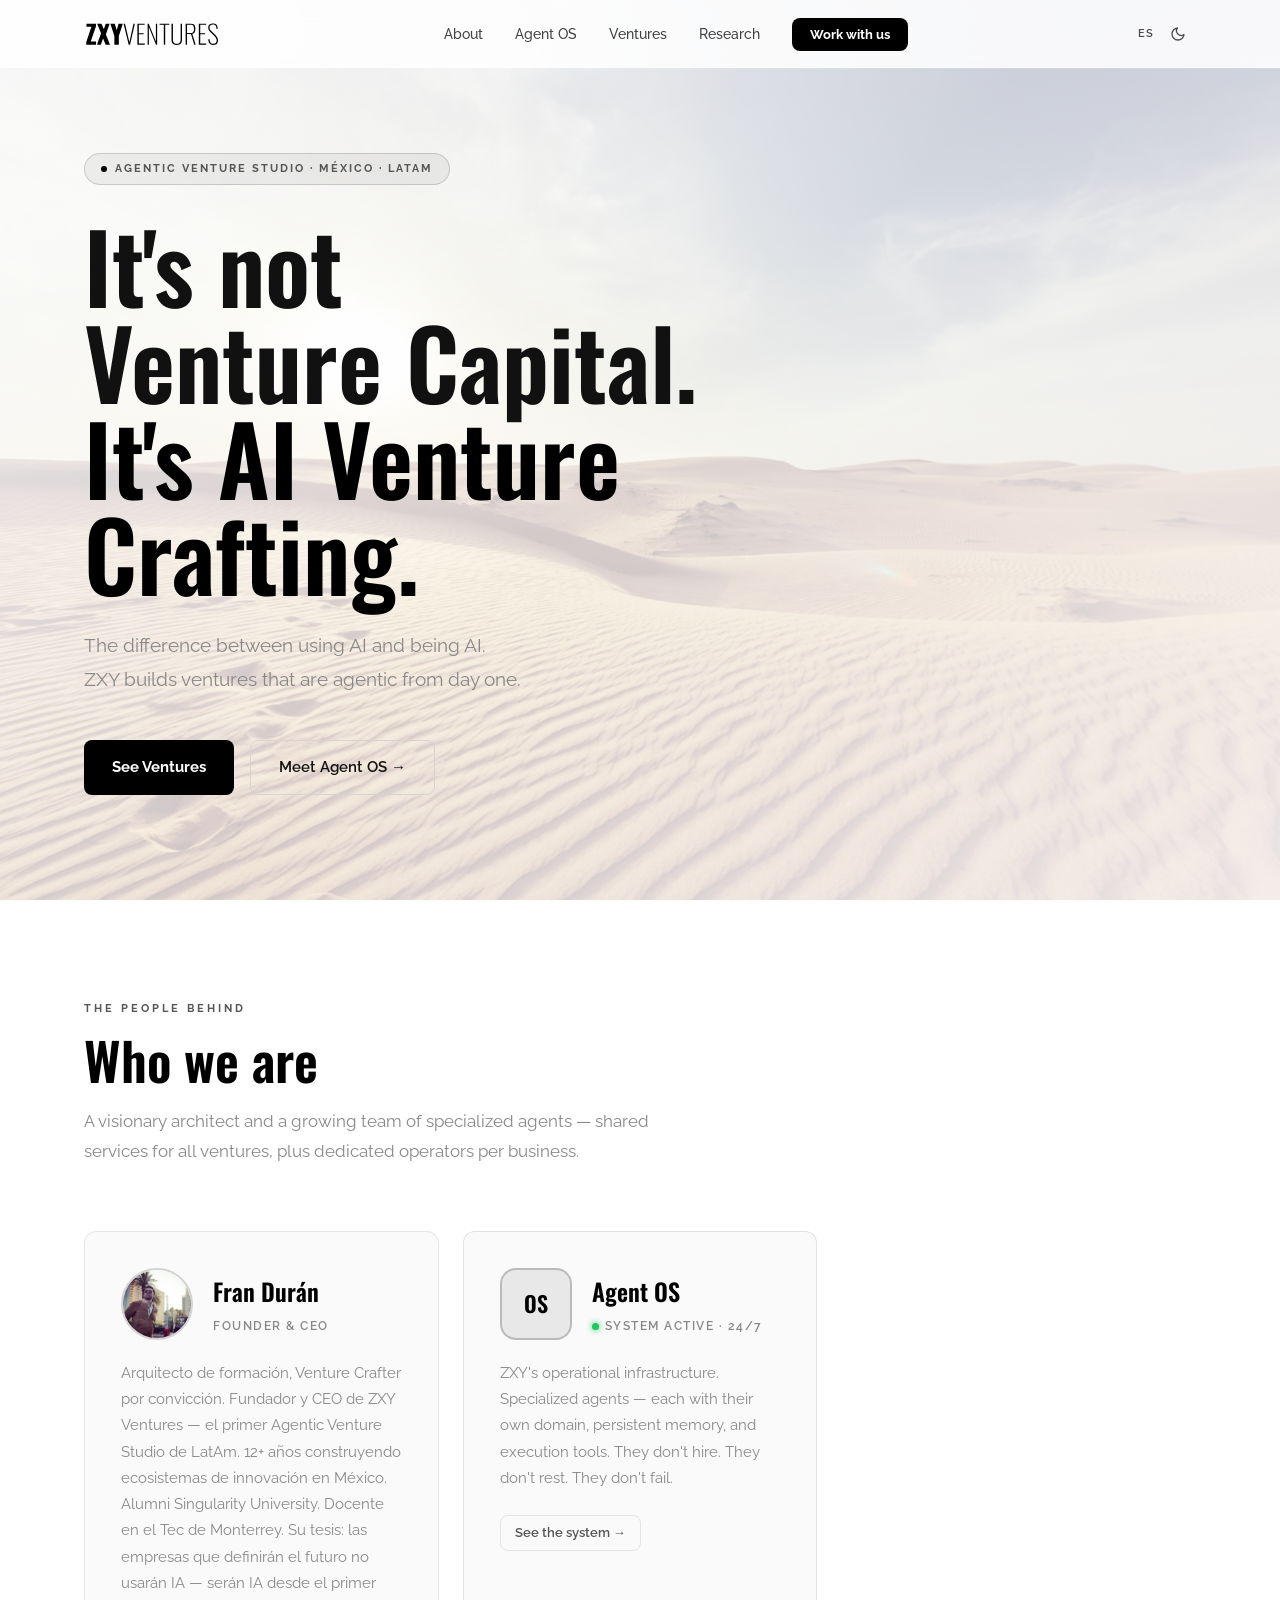
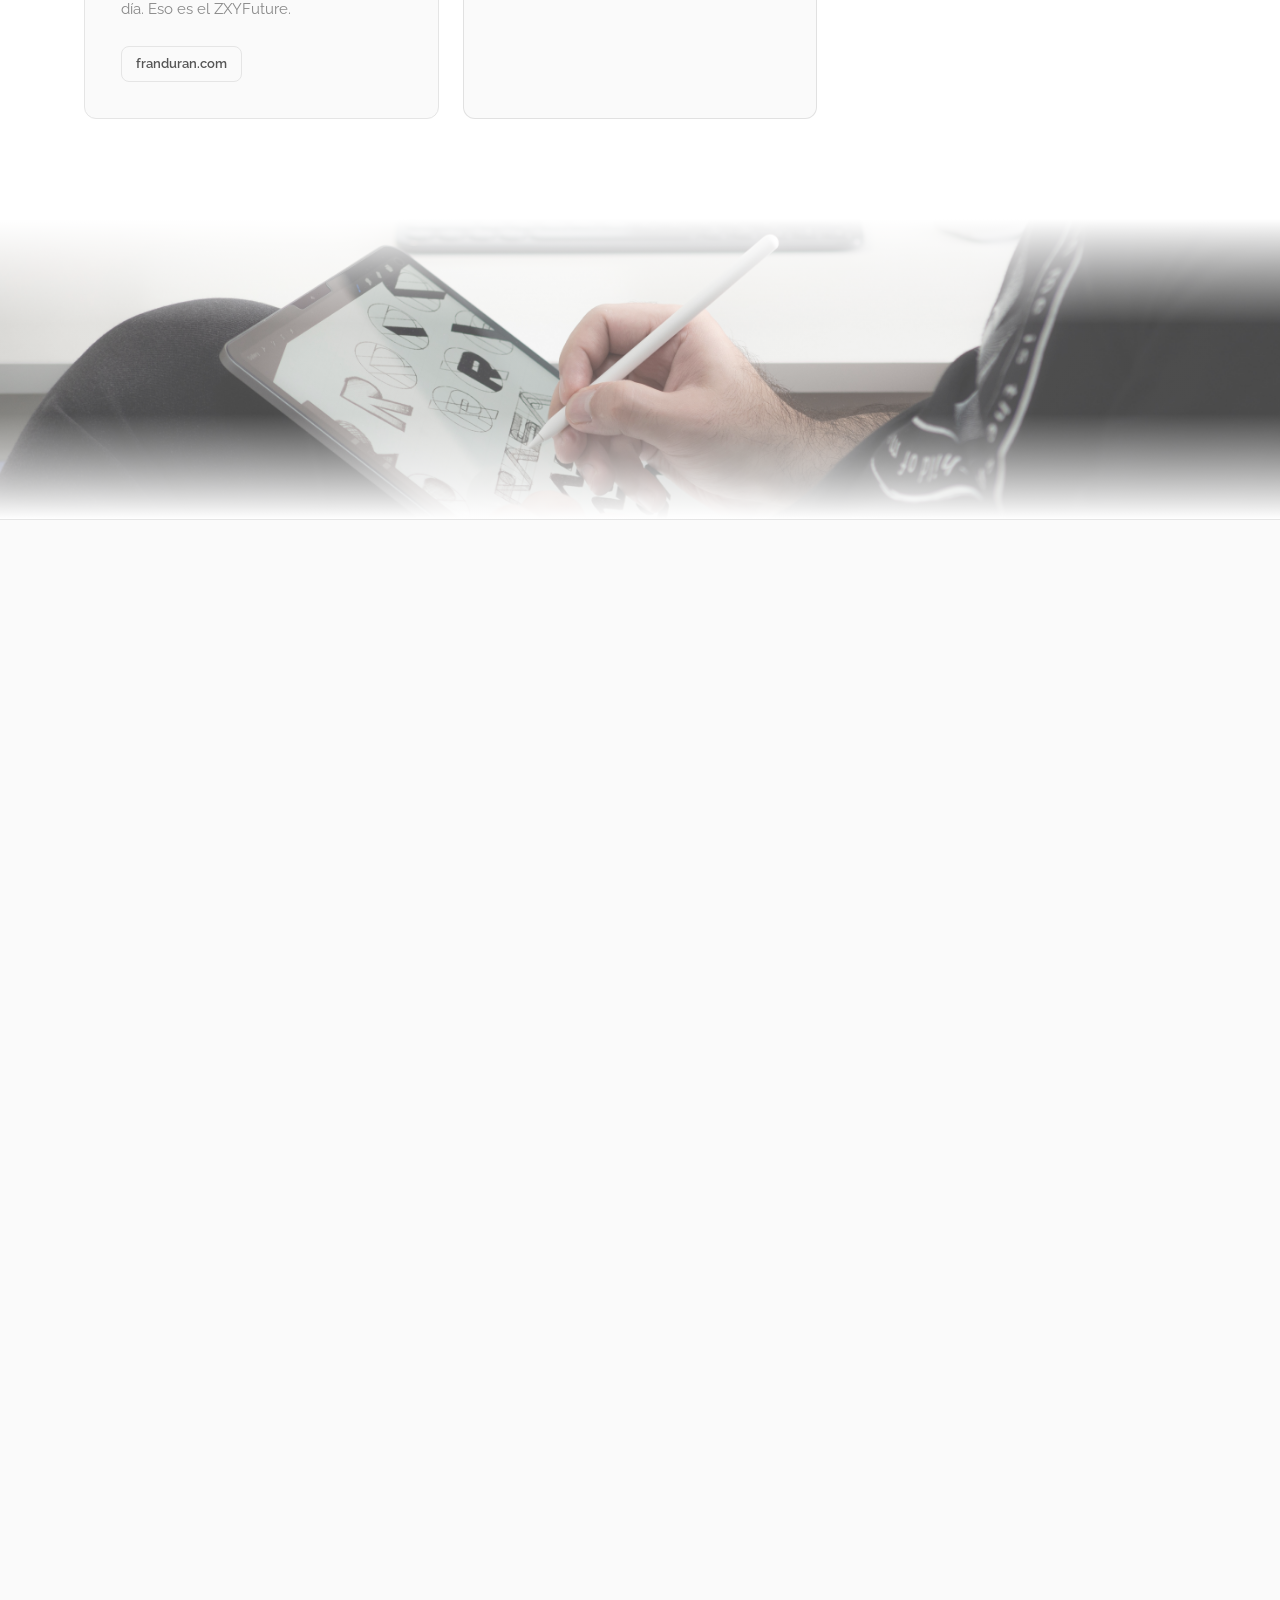
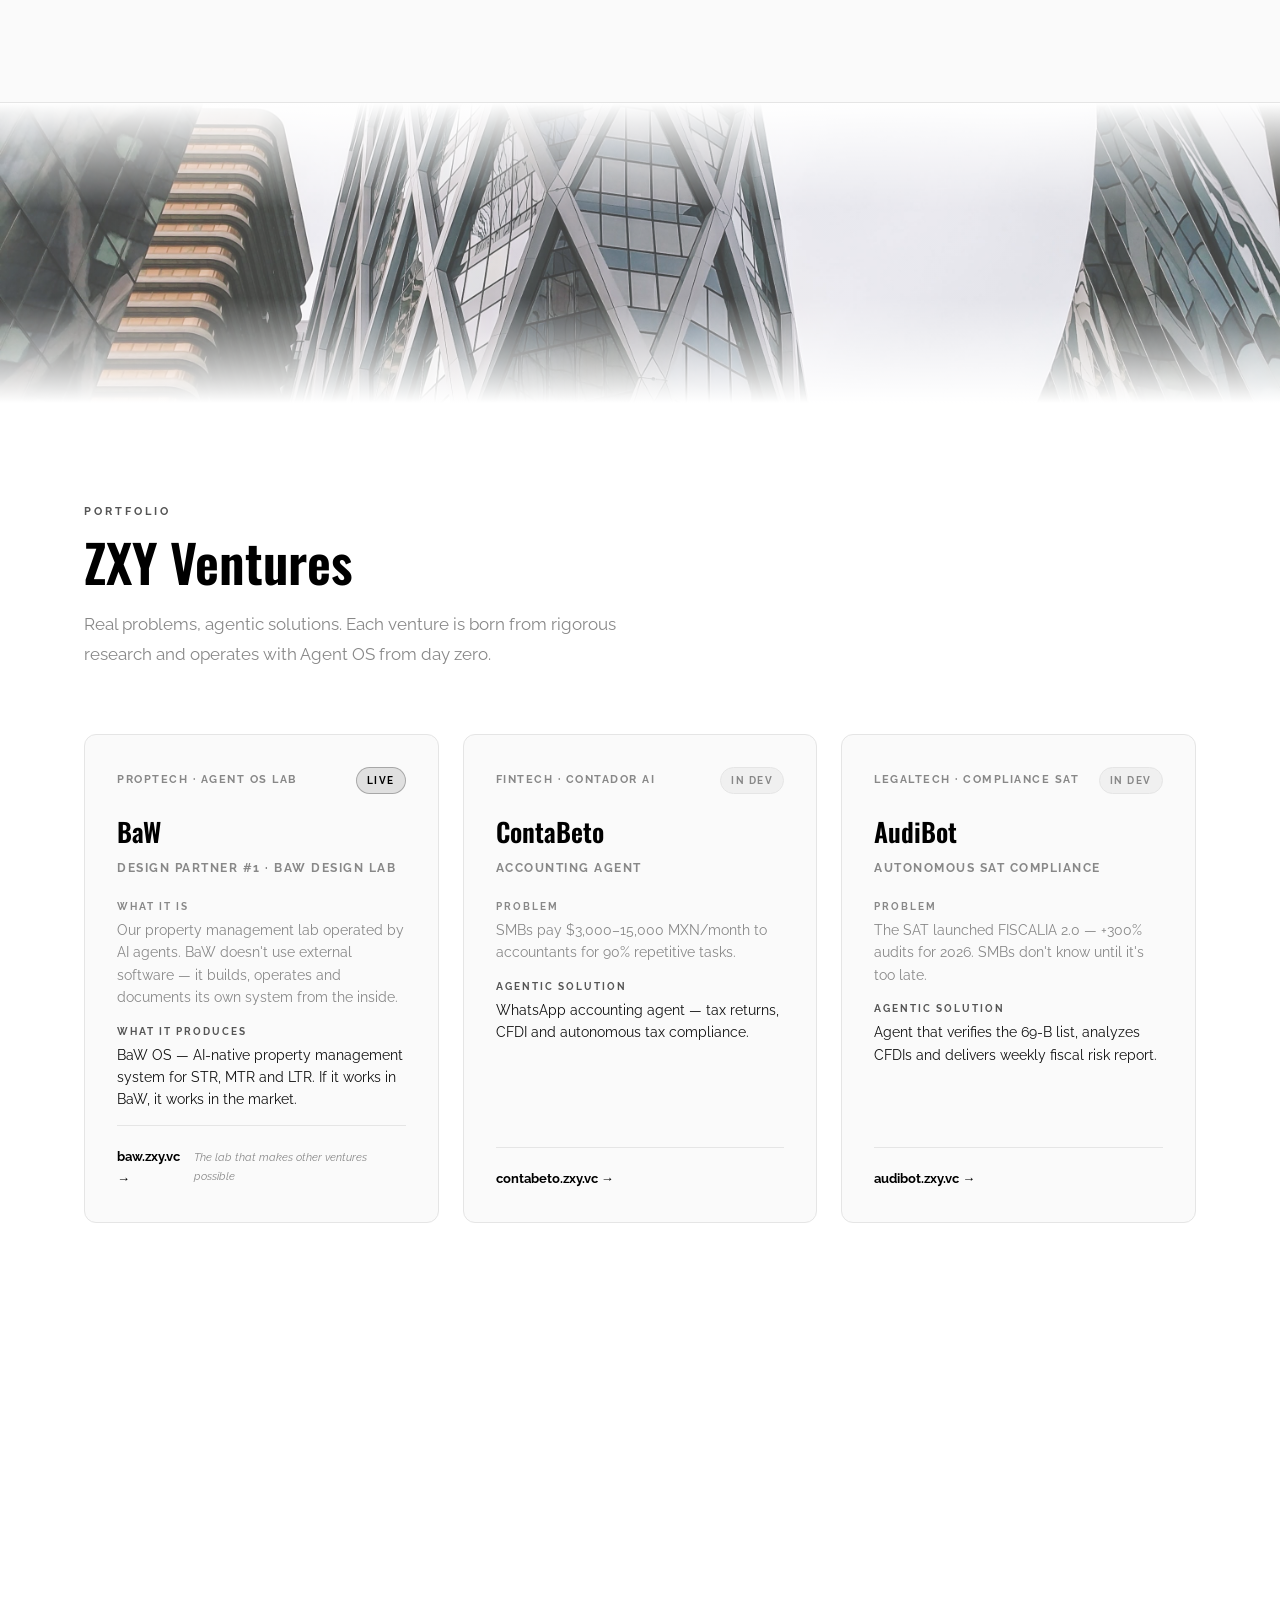
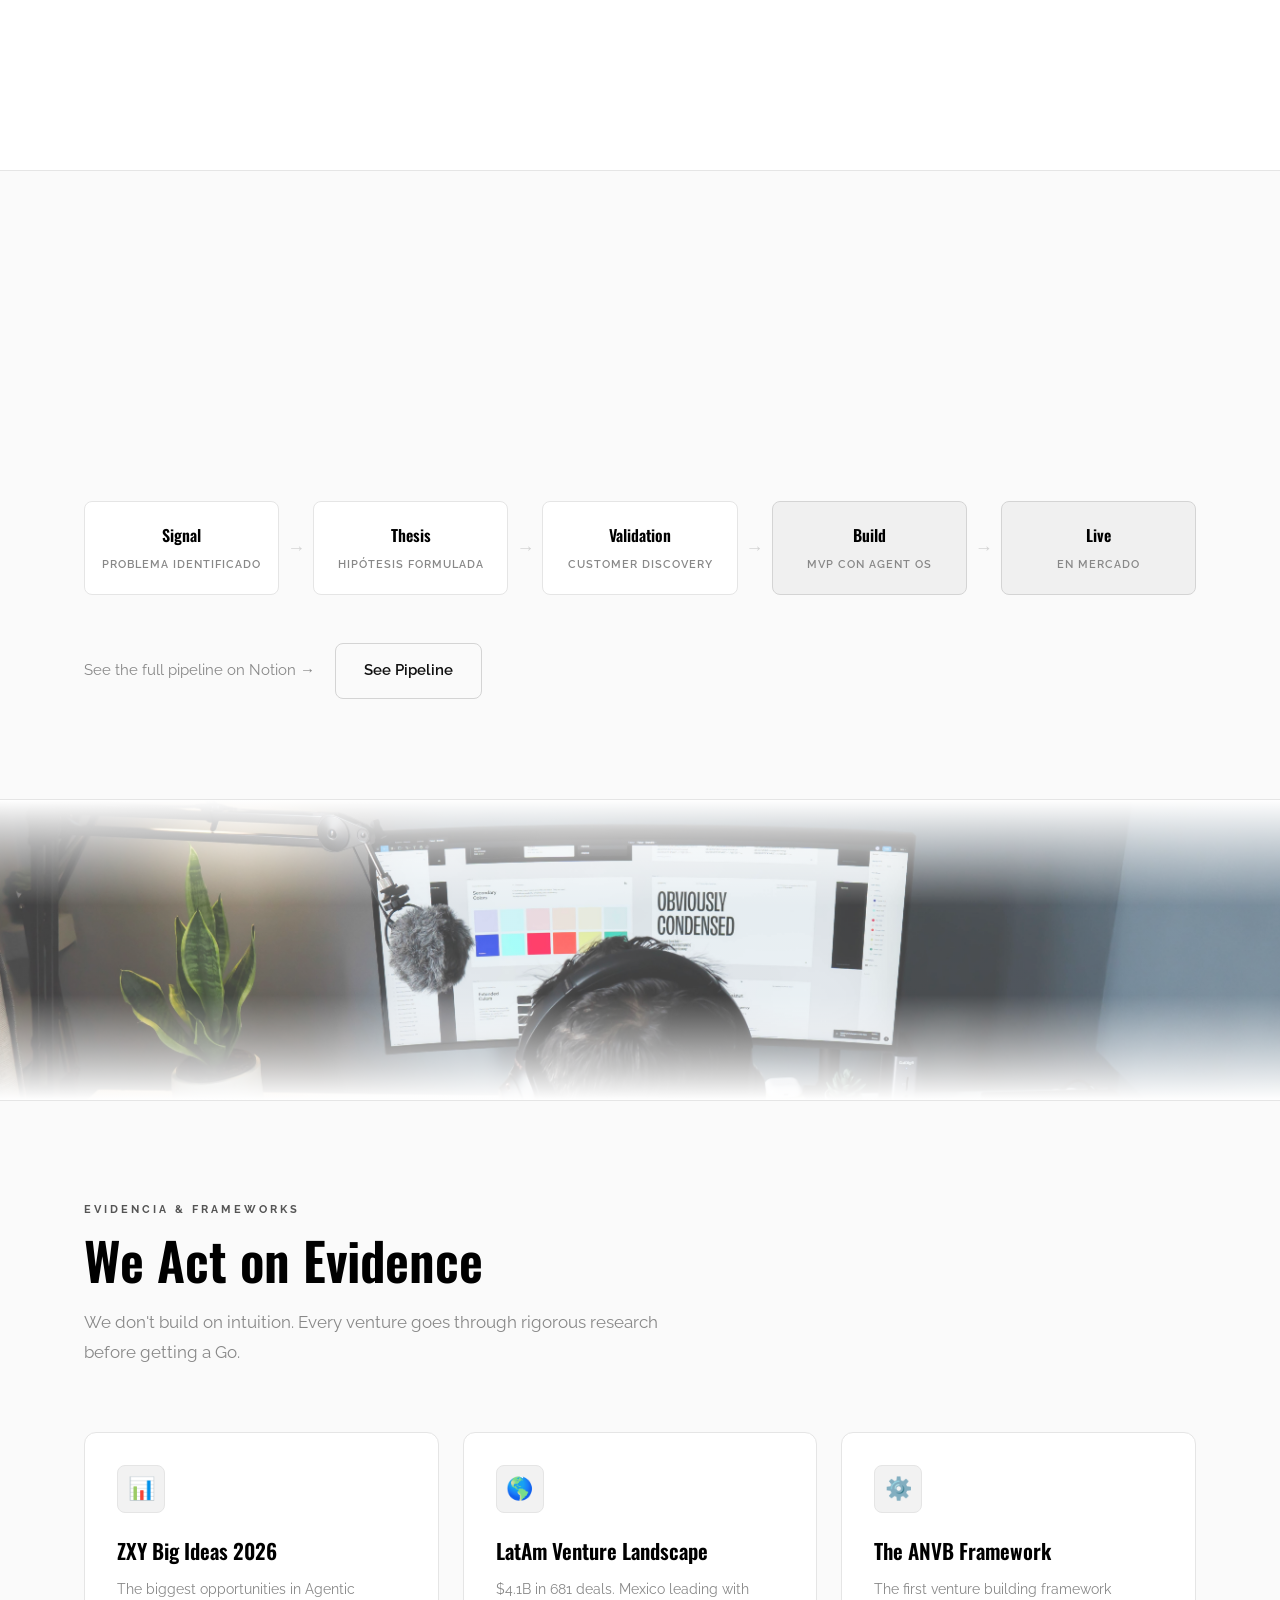
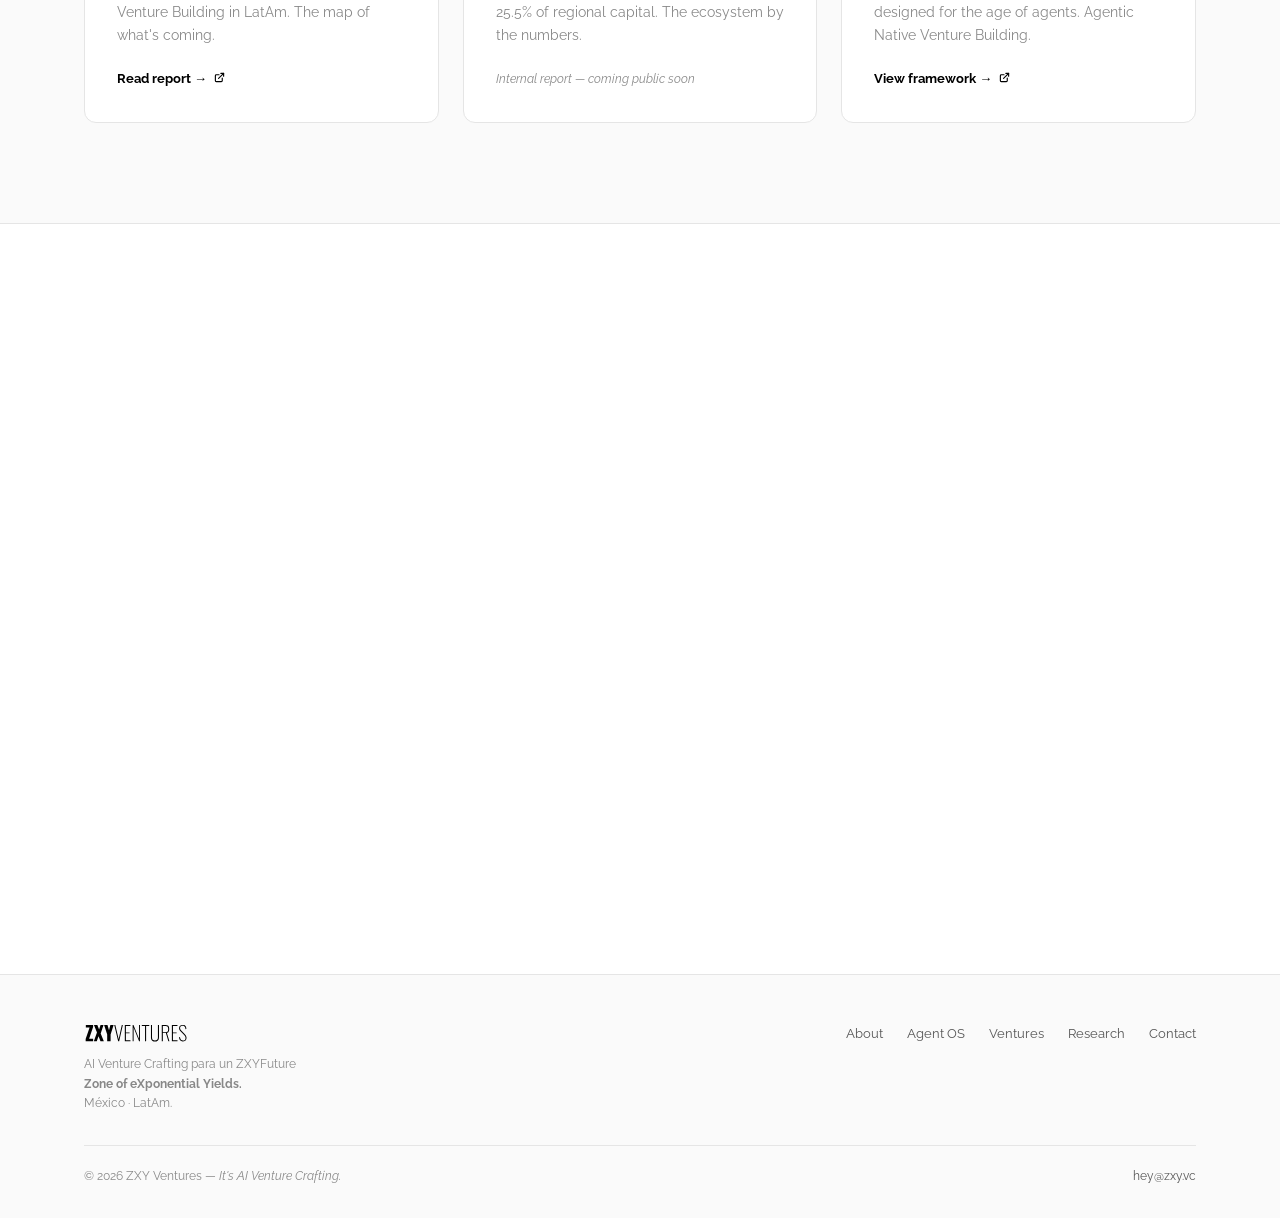
==== index.html @ f8add7a2 "fix: update BaW card — 'primer' to 'nuestro' + fix SkillAgent translations" ====
<!DOCTYPE html>
<html lang="es">
<head>
  <meta charset="UTF-8" />
  <meta name="viewport" content="width=device-width, initial-scale=1.0" />
  <title>ZXY Ventures — Agentic Venture Studio</title>
  <meta name="description" content="ZXY Ventures es un AI Venture Crafting para un ZXYFuture Construimos empresas imposibles sin inteligencia artificial." />

  <!-- Favicon -->
  <link rel="icon" type="image/svg+xml" href="assets/ZXY Logos/ZXY_Ventures_Logo_02_White.svg" />

  <!-- Canonical -->
  <link rel="canonical" href="https://zxy.vc" />

  <!-- Open Graph -->
  <meta property="og:title" content="ZXY Ventures — It's AI Venture Crafting." />
  <meta property="og:description" content="AI Venture Crafting para un ZXYFuture Construimos empresas que son imposibles sin inteligencia artificial." />
  <meta property="og:url" content="https://zxy.vc" />
  <meta property="og:type" content="website" />
  <meta property="og:locale" content="es_MX" />
  <meta property="og:image" content="https://zxy.vc/assets/og-image.jpg" />
  <meta property="og:image:width" content="1200" />
  <meta property="og:image:height" content="630" />

  <!-- Twitter Card -->
  <meta name="twitter:card" content="summary_large_image" />
  <meta name="twitter:title" content="ZXY Ventures — It's AI Venture Crafting." />
  <meta name="twitter:description" content="AI Venture Crafting para un ZXYFuture Construimos empresas que son imposibles sin inteligencia artificial." />
  <meta name="twitter:image" content="https://zxy.vc/assets/og-image.jpg" />

  <!-- Fonts -->
  <link rel="preconnect" href="https://fonts.googleapis.com" />
  <link rel="preconnect" href="https://fonts.gstatic.com" crossorigin />
  <link href="https://fonts.googleapis.com/css2?family=Oswald:wght@400;600&family=Raleway:wght@400;500;600;700&display=swap" rel="stylesheet" />

  <!-- Preload hero image -->
  <link rel="preload" as="image" href="assets/Pictures/giorgio-parravicini-12IHVEFRacQ-unsplash.jpg" />

  <!-- Anti-flash -->
  <script>(function(){var t=localStorage.getItem('zxy-theme');document.documentElement.setAttribute('data-theme',t||(window.matchMedia('(prefers-color-scheme: dark)').matches?'dark':'light'));})();</script>
  <link rel="stylesheet" href="style.css?v=final4" />

  <!-- Anti-flash: aplica tema antes del primer render -->
  <script>
    (function() {
      var stored = localStorage.getItem('zxy-theme');
      var theme = stored || (window.matchMedia('(prefers-color-scheme: dark)').matches ? 'dark' : 'light');
      document.documentElement.setAttribute('data-theme', theme);
    })();
  </script>
</head>
<body>

  <!-- NAV -->
  <nav>
    <div class="nav-inner">
      <a href="/" class="nav-logo"><img src="assets/ZXY%20Logos/ZXY_Ventures_Logo_02_White.svg" style="display:block;width:136px;height:26px;" alt="ZXY Ventures" /></a>
      <ul class="nav-links">
        <li><a href="#nosotros"><span data-es="Nosotros" data-en="About">Nosotros</span></a></li>
        <li><a href="#agente">Agent OS</a></li>
        <li><a href="#ventures">Ventures</a></li>
        <li><a href="#research">Research</a></li>
        <li><a href="#contacto" class="nav-cta"><span data-es="Trabaja con nosotros" data-en="Work with us">Trabaja con nosotros</span></a></li>
      </ul>
      <button class="lang-toggle" aria-label="Cambiar idioma">ES</button>
      <button id="theme-toggle" class="theme-toggle" aria-label="Cambiar tema"></button>
      <button class="nav-hamburger" id="hamburger" aria-label="Abrir menú" aria-expanded="false" aria-controls="mobileMenu">
        <span></span><span></span><span></span>
      </button>
    </div>
  </nav>

  <div class="mobile-menu" id="mobileMenu" aria-hidden="true">
    <a href="#nosotros" class="mobile-link"><span data-es="Nosotros" data-en="About">Nosotros</span></a>
    <a href="#agente" class="mobile-link">Agent OS</a>
    <a href="#ventures" class="mobile-link">Ventures</a>
    <a href="#research" class="mobile-link">Research</a>
    <a href="#contacto" class="nav-cta"><span data-es="Trabaja con nosotros" data-en="Work with us">Trabaja con nosotros</span></a>
    <div style="display:flex;gap:8px;padding:12px 24px 4px;">
      <button class="lang-toggle" aria-label="Cambiar idioma">ES</button>
      <button id="theme-toggle-mobile" class="theme-toggle" aria-label="Cambiar tema"></button>
    </div>
  </div>

  <!-- HERO -->
  <section id="hero">
    <div class="hero-overlay"></div>
    <div class="container hero-content">
      <div class="hero-inner">
        <div class="hero-eyebrow fade-in">Agentic Venture Studio · México · LatAm</div>
        <h1 class="hero-headline fade-in fade-in-1">
          It's not<br>Venture Capital.<br>
          <span class="accent-text">It's AI Venture Crafting.</span>
        </h1>
        <p class="hero-sub fade-in fade-in-2" data-es="La diferencia entre usar IA y ser IA.<br>ZXY construye ventures que son agentic desde el primer día." data-en="The difference between using AI and being AI.<br>ZXY builds ventures that are agentic from day one.">
          La diferencia entre usar IA y ser IA.<br>
          ZXY construye ventures que son agentic desde el primer día.
        </p>
        <div class="hero-ctas fade-in fade-in-3">
          <a href="#ventures" class="btn-primary" data-es="Ver Ventures" data-en="See Ventures">Ver Ventures</a>
          <a href="#agente" class="btn-secondary" data-es="Conocer Agent OS →" data-en="Meet Agent OS →">Conocer Agent OS →</a>
        </div>
      </div>
    </div>
  </section>



  <!-- NOSOTROS -->
  <section id="nosotros" class="section">
    <div class="container">
      <div class="section-header fade-in">
        <div class="section-label" data-es="Las personas detrás" data-en="The people behind">Las personas detrás</div>
        <h2 class="section-title" data-es="Quiénes somos" data-en="Who we are">Quiénes somos</h2>
        <p class="section-sub" data-es="Un arquitecto visionario y un equipo creciente de agentes especializados — servicios compartidos para todos los ventures, más operadores dedicados por negocio." data-en="A visionary architect and a growing team of specialized agents — shared services for all ventures, plus dedicated operators per business.">Un arquitecto visionario y un equipo creciente de agentes especializados — servicios compartidos para todos los ventures, más operadores dedicados por negocio.</p>
      </div>
      <div class="equipo-grid">
        <div class="equipo-card fade-in">
          <div class="equipo-card-top">
            <div class="equipo-avatar-wrap">
              <img src="assets/agents/fran.jpg" alt="Fran Durán" loading="lazy" width="72" height="72" />
            </div>
            <div>
              <div class="equipo-name">Fran Durán</div>
              <div class="equipo-role">Founder &amp; CEO</div>
            </div>
          </div>
          <p class="equipo-bio">
            Arquitecto de formación, Venture Crafter por convicción. Fundador y CEO de ZXY Ventures — el primer Agentic Venture Studio de LatAm. 12+ años construyendo ecosistemas de innovación en México. Alumni Singularity University. Docente en el Tec de Monterrey. Su tesis: las empresas que definirán el futuro no usarán IA — serán IA desde el primer día. Eso es el ZXYFuture.
          </p>
          <div class="equipo-links">
            <a href="https://franduran.com" target="_blank" rel="noopener" class="equipo-link">franduran.com</a>
          </div>
        </div>

        <div class="equipo-card equipo-card-os fade-in fade-in-1">
          <div class="equipo-card-top">
            <div class="equipo-avatar-wrap equipo-avatar-os">
              <span>OS</span>
            </div>
            <div>
              <div class="equipo-name">Agent OS</div>
              <div class="equipo-role" style="display:flex;align-items:center;gap:6px;">
                <span style="display:inline-block;width:7px;height:7px;border-radius:50%;background:#22c55e;box-shadow:0 0 6px #22c55e;flex-shrink:0;"></span>
                <span data-es="Sistema Activo · 24/7" data-en="System Active · 24/7">Sistema Activo · 24/7</span>
              </div>
            </div>
          </div>
          <p class="equipo-bio" data-es="Infraestructura operativa de ZXY. Agentes especializados — cada uno con dominio propio, memoria persistente y herramientas de ejecución. No contratan. No descansan. No fallan." data-en="ZXY's operational infrastructure. Specialized agents — each with their own domain, persistent memory, and execution tools. They don't hire. They don't rest. They don't fail.">
            Infraestructura operativa de ZXY. Agentes especializados — cada uno con dominio propio, memoria persistente y herramientas de ejecución. No contratan. No descansan. No fallan.
          </p>
          <div class="equipo-links">
            <a href="#agente" class="equipo-link" data-es="Ver el sistema →" data-en="See the system →">Ver el sistema →</a>
          </div>
        </div>
      </div>
    </div>
  </section>

  <!-- SEPARATOR -->
  <div class="separator" style="background-image:url('assets/Pictures/milad-fakurian-SwEugqgu3xI-unsplash.jpg')">
    <div class="separator-overlay"></div>
  </div>

  <!-- AGENT OS -->
  <section id="agente" class="section section-alt">
    <div class="container">
      <div class="section-header fade-in">
        <div class="section-label" data-es="Infraestructura Propietaria" data-en="Proprietary Infrastructure">Infraestructura Propietaria</div>
        <h2 class="section-title" data-es="Agent OS —&lt;br&gt;El Equipo que Nadie Más Tiene" data-en="Agent OS —&lt;br&gt;The Team Nobody Else Has">Agent OS —<br>El Equipo que Nadie Más Tiene</h2>
        <p class="section-label" style="margin-top:-8px;margin-bottom:8px;font-size:13px;" data-es="El sistema que no olvida." data-en="The system that never forgets.">El sistema que no olvida.</p>
        <p class="section-sub" data-es="Agentes de servicios compartidos disponibles en cualquier venture desde el día cero, más operadores dedicados que nacen con cada negocio. No contratan. No descansan." data-en="Shared-service agents available in any venture from day zero, plus dedicated operators that are born with each business. They don't hire. They don't rest.">Agentes de servicios compartidos disponibles en cualquier venture desde el día cero, más operadores dedicados que nacen con cada negocio. No contratan. No descansan.</p>
      </div>
      <div class="agent-grid">
        <div class="agent-card fade-in">
          <div class="agent-avatar"><img src="assets/agents/hugo.png" alt="Hugo — Chief of Staff, Coordinación &amp; Ops" loading="lazy" width="64" height="64" /></div>
          <div class="agent-name">Hugo</div>
          <div class="agent-role">Chief of Staff</div>
          <div class="agent-spec">Coordination &amp; Ops</div>
        </div>
        <div class="agent-card fade-in fade-in-1">
          <div class="agent-avatar"><img src="assets/agents/rafa.png" alt="Rafa — Research e Inteligencia de Mercado" loading="lazy" width="64" height="64" /></div>
          <div class="agent-name">Rafa</div>
          <div class="agent-role">Research</div>
          <div class="agent-spec">Market Intelligence</div>
        </div>
        <div class="agent-card fade-in fade-in-2">
          <div class="agent-avatar"><img src="assets/agents/andres.png" alt="Andrés — Arquitectura Legal y Estructuras" loading="lazy" width="64" height="64" /></div>
          <div class="agent-name">Andrés</div>
          <div class="agent-role">Build</div>
          <div class="agent-spec">Code &amp; Tech</div>
        </div>
        <div class="agent-card fade-in fade-in-3">
          <div class="agent-avatar"><img src="assets/agents/luis.png" alt="Luis — Growth, Contenido &amp; Canales" loading="lazy" width="64" height="64" /></div>
          <div class="agent-name">Luis</div>
          <div class="agent-role">Growth</div>
          <div class="agent-spec">Content &amp; Channels</div>
        </div>
        <div class="agent-card fade-in">
          <div class="agent-avatar"><img src="assets/agents/maribel.png" alt="Maribel — Legal, Contratos &amp; Compliance" loading="lazy" width="64" height="64" /></div>
          <div class="agent-name">Maribel</div>
          <div class="agent-role">Legal</div>
          <div class="agent-spec">Contracts &amp; Compliance</div>
        </div>
        <div class="agent-card fade-in fade-in-1">
          <div class="agent-avatar"><img src="assets/agents/beto.png" alt="Beto — Finanzas &amp; Unit Economics (ContaBeto)" loading="lazy" width="64" height="64" /></div>
          <div class="agent-name">Beto</div>
          <div class="agent-role">Finance</div>
          <div class="agent-spec">Unit Economics</div>
        </div>
        <div class="agent-card agent-card-baw fade-in fade-in-2">
          <div class="agent-avatar"><img src="assets/agents/alicia.png" alt="Alicia — COO BaW" loading="lazy" width="64" height="64" /></div>
          <div class="agent-name">Alicia</div>
          <div class="agent-role">COO</div>
          <div class="agent-spec">BaW Operations</div>
          <div class="agent-badge-baw" data-es="Operador de Venture" data-en="Venture Operator">Operador de Venture</div>
        </div>
      </div>
      <div class="agente-quote fade-in">
        <p data-es="No construimos startups con IA.&lt;br&gt;Construimos startups que &lt;strong&gt;son&lt;/strong&gt; IA." data-en="We don't build startups with AI.&lt;br&gt;We build startups that &lt;strong&gt;are&lt;/strong&gt; AI.">No construimos startups con IA.<br>Construimos startups que <strong>son</strong> IA.</p>
      </div>
    </div>
  </section>

  <!-- SEPARATOR -->
  <div class="separator" style="background-image:url('assets/Pictures/david-east-6psstU2DLKs-unsplash.jpg')">
    <div class="separator-overlay"></div>
  </div>

  <!-- VENTURES -->
  <section id="ventures" class="section">
    <div class="container">
      <div class="section-header fade-in">
        <div class="section-label" data-es="Portfolio" data-en="Portfolio">Portfolio</div>
        <h2 class="section-title" data-es="Ventures ZXY" data-en="ZXY Ventures">Ventures ZXY</h2>
        <p class="section-sub" data-es="Problemas reales, soluciones agénticas. Cada venture nace de investigación rigurosa y opera con Agent OS desde el día cero." data-en="Real problems, agentic solutions. Each venture is born from rigorous research and operates with Agent OS from day zero.">Problemas reales, soluciones agénticas. Cada venture nace de investigación rigurosa y opera con Agent OS desde el día cero.</p>
      </div>
      <div class="ventures-grid">

        <div class="venture-card fade-in">
          <div class="venture-top">
            <span class="venture-sector">PropTech · Agent OS Lab</span>
            <span class="badge badge-live" role="status" data-es="OPERANDO" data-en="LIVE">OPERANDO</span>
          </div>
          <div class="venture-name">BaW</div>
          <div class="venture-tagline" data-es="Design Partner #1 · BaW Design Lab" data-en="Design Partner #1 · BaW Design Lab">Design Partner #1 · BaW Design Lab</div>
          <div class="venture-block">
            <div class="venture-block-label" data-es="Qué es" data-en="What it is">Qué es</div>
            <p data-es="Nuestro laboratorio de property management operado por agentes de IA. BaW no usa software externo — construye, opera y documenta su propio sistema desde adentro." data-en="Our property management lab operated by AI agents. BaW doesn't use external software — it builds, operates and documents its own system from the inside.">Nuestro laboratorio de property management operado por agentes de IA. BaW no usa software externo — construye, opera y documenta su propio sistema desde adentro.</p>
          </div>
          <div class="venture-block venture-block-solution">
            <div class="venture-block-label" data-es="Lo que produce" data-en="What it produces">Lo que produce</div>
            <p data-es="BaW OS — property management system AI-native para STR, MTR y LTR. Si funciona en BaW, funciona en el mercado." data-en="BaW OS — AI-native property management system for STR, MTR and LTR. If it works in BaW, it works in the market.">BaW OS — property management system AI-native para STR, MTR y LTR. Si funciona en BaW, funciona en el mercado.</p>
          </div>
          <div class="venture-footer">
            <a href="https://baw.zxy.vc" target="_blank" rel="noopener" class="venture-link">baw.zxy.vc →</a>
            <span class="venture-lab-note" data-es="El lab que hace posibles los demás ventures" data-en="The lab that makes other ventures possible">El lab que hace posibles los demás ventures</span>
          </div>
        </div>

        <div class="venture-card fade-in fade-in-1">
          <div class="venture-top">
            <span class="venture-sector">FinTech · Contador AI</span>
            <span class="badge badge-building" role="status" data-es="EN DES" data-en="IN DEV">EN DES</span>
          </div>
          <div class="venture-name">ContaBeto</div>
          <div class="venture-tagline" data-es="Agente de Contabilidad" data-en="Accounting Agent">Agente de Contabilidad</div>
          <div class="venture-block">
            <div class="venture-block-label" data-es="Problema" data-en="Problem">Problema</div>
            <p data-es="Las PyMEs pagan $3,000–15,000 MXN/mes a contadores para tareas 90% repetitivas." data-en="SMBs pay $3,000–15,000 MXN/month to accountants for 90% repetitive tasks.">Las PyMEs pagan $3,000–15,000 MXN/mes a contadores para tareas 90% repetitivas.</p>
          </div>
          <div class="venture-block venture-block-solution">
            <div class="venture-block-label" data-es="Solución agéntica" data-en="Agentic Solution">Solución agéntica</div>
            <p data-es="Agente de contabilidad por WhatsApp — declaraciones, CFDI y compliance fiscal autónomo." data-en="WhatsApp accounting agent — tax returns, CFDI and autonomous tax compliance.">Agente de contabilidad por WhatsApp — declaraciones, CFDI y compliance fiscal autónomo.</p>
          </div>
          <div class="venture-footer">
            <a href="https://contabeto.zxy.vc" target="_blank" rel="noopener" class="venture-link">contabeto.zxy.vc →</a>
          </div>
        </div>

        <div class="venture-card fade-in fade-in-2">
          <div class="venture-top">
            <span class="venture-sector">LegalTech · Compliance SAT</span>
            <span class="badge badge-building" role="status" data-es="EN DES" data-en="IN DEV">EN DES</span>
          </div>
          <div class="venture-name">AudiBot</div>
          <div class="venture-tagline" data-es="Compliance SAT Autónomo" data-en="Autonomous SAT Compliance">Compliance SAT Autónomo</div>
          <div class="venture-block">
            <div class="venture-block-label" data-es="Problema" data-en="Problem">Problema</div>
            <p data-es="El SAT lanzó FISCALIA 2.0 — +300% auditorías para 2026. Las PyMEs no lo saben hasta que es tarde." data-en="The SAT launched FISCALIA 2.0 — +300% audits for 2026. SMBs don't know until it's too late.">El SAT lanzó FISCALIA 2.0 — +300% auditorías para 2026. Las PyMEs no lo saben hasta que es tarde.</p>
          </div>
          <div class="venture-block venture-block-solution">
            <div class="venture-block-label" data-es="Solución agéntica" data-en="Agentic Solution">Solución agéntica</div>
            <p data-es="Agente que verifica el 69-B, analiza CFDIs y entrega reporte semanal de riesgo fiscal." data-en="Agent that verifies the 69-B list, analyzes CFDIs and delivers weekly fiscal risk report.">Agente que verifica el 69-B, analiza CFDIs y entrega reporte semanal de riesgo fiscal.</p>
          </div>
          <div class="venture-footer">
            <a href="https://audibot.zxy.vc" target="_blank" rel="noopener" class="venture-link">audibot.zxy.vc →</a>
          </div>
        </div>

        <div class="venture-card fade-in">
          <div class="venture-top">
            <span class="venture-sector">LegalTech · Contratos</span>
            <span class="badge badge-building" role="status" data-es="EN DES" data-en="IN DEV">EN DES</span>
          </div>
          <div class="venture-name">ContratosAI</div>
          <div class="venture-tagline">Contratos Válidos en Minutos</div>
          <div class="venture-block">
            <div class="venture-block-label" data-es="Problema" data-en="Problem">Problema</div>
            <p>4.9M PyMEs sin contratos formales. Un abogado cobra $15,000 MXN por un contrato estándar.</p>
          </div>
          <div class="venture-block venture-block-solution">
            <div class="venture-block-label" data-es="Solución agéntica" data-en="Agentic Solution">Solución agéntica</div>
            <p data-es="Agente conversacional que genera contratos válidos en México en minutos." data-en="Conversational agent that generates valid contracts in Mexico in minutes.">Agente conversacional que genera contratos válidos en México en minutos.</p>
          </div>
          <div class="venture-footer">
            <a href="https://contratos.zxy.vc" target="_blank" rel="noopener" class="venture-link">contratos.zxy.vc →</a>
          </div>
        </div>

        <div class="venture-card fade-in fade-in-1">
          <div class="venture-top">
            <span class="venture-sector">EdTech · Capacitación AI</span>
            <span class="badge badge-building" role="status" data-es="EN DES" data-en="IN DEV">EN DES</span>
          </div>
          <div class="venture-name">SkillAgent</div>
          <div class="venture-tagline" data-es="Tutor AI por Empleado" data-en="AI Tutor per Employee">Tutor AI por Empleado</div>
          <div class="venture-block">
            <div class="venture-block-label" data-es="Problema" data-en="Problem">Problema</div>
            <p data-es="91% de empresas con AI reportan crecimiento. Solo 16% de empleados LatAm la usan diariamente." data-en="91% of companies with AI report growth. Only 16% of LatAm employees use it daily.">91% de empresas con AI reportan crecimiento. Solo 16% de empleados LatAm la usan diariamente.</p>
          </div>
          <div class="venture-block venture-block-solution">
            <div class="venture-block-label" data-es="Solución agéntica" data-en="Agentic Solution">Solución agéntica</div>
            <p data-es="Tutor AI personalizado por empleado. Currículo adaptativo. Certificados." data-en="Personalized AI tutor per employee. Adaptive curriculum. Certificates.">Tutor AI personalizado por empleado. Currículo adaptativo. Certificados.</p>
          </div>
          <div class="venture-footer">
            <a href="https://skill.zxy.vc" target="_blank" rel="noopener" class="venture-link">skill.zxy.vc →</a>
          </div>
        </div>

      </div>
    </div>
  </section>

  <!-- PIPELINE -->
  <section id="pipeline" class="section section-alt">
    <div class="container">
      <div class="section-header fade-in">
        <div class="section-label">Venture Pipeline</div>
        <h2 class="section-title" data-es="Ideas en evaluación" data-en="Ideas in Evaluation">Ideas en evaluación</h2>
        <p class="section-sub" data-es="Transparencia total — aquí el pipeline vivo de ideas que estamos analizando, validando y construyendo. Cada venture activo empezó aquí." data-en="Total transparency — here is the live pipeline of ideas we are analyzing, validating, and building. Every active venture started here.">Transparencia total — aquí el pipeline vivo de ideas que estamos analizando, validando y construyendo. Cada venture activo empezó aquí.</p>
      </div>
      <div class="pipeline-stages fade-in">
        <div class="pipeline-stage">
          <div class="pipeline-stage-label">Signal</div>
          <div class="pipeline-stage-sub">Problema identificado</div>
        </div>
        <div class="pipeline-arrow">→</div>
        <div class="pipeline-stage">
          <div class="pipeline-stage-label">Thesis</div>
          <div class="pipeline-stage-sub">Hipótesis formulada</div>
        </div>
        <div class="pipeline-arrow">→</div>
        <div class="pipeline-stage">
          <div class="pipeline-stage-label">Validation</div>
          <div class="pipeline-stage-sub">Customer discovery</div>
        </div>
        <div class="pipeline-arrow">→</div>
        <div class="pipeline-stage pipeline-stage-active">
          <div class="pipeline-stage-label">Build</div>
          <div class="pipeline-stage-sub">MVP con Agent OS</div>
        </div>
        <div class="pipeline-arrow">→</div>
        <div class="pipeline-stage pipeline-stage-active">
          <div class="pipeline-stage-label">Live</div>
          <div class="pipeline-stage-sub">En mercado</div>
        </div>
      </div>
      <div class="pipeline-cta fade-in">
        <p data-es="Ver el pipeline completo en Notion →" data-en="See the full pipeline on Notion →">Ver el pipeline completo en Notion →</p>
        <a href="https://zxyventures.notion.site/ebd//30f169373e72819b8717e906e61e7dfb?v=327169373e72803bac51000c39072014" target="_blank" rel="noopener noreferrer" class="btn-secondary" data-es="Ver Pipeline" data-en="See Pipeline">Ver Pipeline <svg class="ext-icon" width="12" height="12" viewBox="0 0 24 24" fill="none" stroke="currentColor" stroke-width="2.5" stroke-linecap="round" stroke-linejoin="round" aria-hidden="true"><path d="M18 13v6a2 2 0 01-2 2H5a2 2 0 01-2-2V8a2 2 0 012-2h6"/><polyline points="15 3 21 3 21 9"/><line x1="10" y1="14" x2="21" y2="3"/></svg></a>
      </div>
    </div>
  </section>

  <!-- SEPARATOR -->
  <div class="separator" style="background-image:url('assets/Pictures/faizur-rehman-pHPzdEHN6Os-unsplash.jpg')">
    <div class="separator-overlay"></div>
  </div>

  <!-- RESEARCH -->
  <section id="research" class="section section-alt">
    <div class="container">
      <div class="section-header fade-in">
        <div class="section-label">Evidencia &amp; Frameworks</div>
        <h2 class="section-title" data-es="Actuamos con evidencia" data-en="We Act on Evidence">Actuamos con evidencia</h2>
        <p class="section-sub" data-es="No construimos sobre intuición. Cada venture pasa por investigación rigurosa antes de recibir un Go." data-en="We don't build on intuition. Every venture goes through rigorous research before getting a Go.">No construimos sobre intuición. Cada venture pasa por investigación rigurosa antes de recibir un Go.</p>
      </div>
      <div class="research-grid">
        <div class="research-card fade-in">
          <div class="research-icon" aria-hidden="true">📊</div>
          <div class="research-title">ZXY Big Ideas 2026</div>
          <p class="research-desc" data-es="Las oportunidades más grandes en Agentic Venture Building en LatAm. El mapa de lo que viene." data-en="The biggest opportunities in Agentic Venture Building in LatAm. The map of what's coming.">Las oportunidades más grandes en Agentic Venture Building en LatAm. El mapa de lo que viene.</p>
          <a href="https://gamma.app/docs/tur9lri83bup50j" target="_blank" rel="noopener noreferrer" class="research-link"><span data-es="Leer reporte →" data-en="Read report →">Leer reporte →</span> <svg class="ext-icon" width="11" height="11" viewBox="0 0 24 24" fill="none" stroke="currentColor" stroke-width="2.5" stroke-linecap="round" stroke-linejoin="round" aria-hidden="true"><path d="M18 13v6a2 2 0 01-2 2H5a2 2 0 01-2-2V8a2 2 0 012-2h6"/><polyline points="15 3 21 3 21 9"/><line x1="10" y1="14" x2="21" y2="3"/></svg></a>
        </div>
        <div class="research-card fade-in fade-in-1">
          <div class="research-icon" aria-hidden="true">🌎</div>
          <div class="research-title">LatAm Venture Landscape</div>
          <p class="research-desc" data-es="$4.1B en 681 deals. México liderando con 25.5% del capital regional. El ecosistema en números." data-en="$4.1B in 681 deals. Mexico leading with 25.5% of regional capital. The ecosystem by the numbers.">$4.1B en 681 deals. México liderando con 25.5% del capital regional. El ecosistema en números.</p>
          <span class="research-no-link" data-es="Reporte interno — próximamente público" data-en="Internal report — coming public soon">Reporte interno — próximamente público</span>
        </div>
        <div class="research-card fade-in fade-in-2">
          <div class="research-icon" aria-hidden="true">⚙️</div>
          <div class="research-title">The ANVB Framework</div>
          <p class="research-desc" data-es="El primer framework de venture building diseñado para la era de los agentes. Agentic Native Venture Building." data-en="The first venture building framework designed for the age of agents. Agentic Native Venture Building.">El primer framework de venture building diseñado para la era de los agentes. Agentic Native Venture Building.</p>
          <a href="https://gamma.app/docs/jbcl3zox6v5nn73" target="_blank" rel="noopener noreferrer" class="research-link"><span data-es="Ver framework →" data-en="View framework →">Ver framework →</span> <svg class="ext-icon" width="11" height="11" viewBox="0 0 24 24" fill="none" stroke="currentColor" stroke-width="2.5" stroke-linecap="round" stroke-linejoin="round" aria-hidden="true"><path d="M18 13v6a2 2 0 01-2 2H5a2 2 0 01-2-2V8a2 2 0 012-2h6"/><polyline points="15 3 21 3 21 9"/><line x1="10" y1="14" x2="21" y2="3"/></svg></a>
        </div>
      </div>
    </div>
  </section>

  <!-- RESEARCH CTA -->
  <div class="container" style="padding-bottom:32px;text-align:center;">
    <p class="section-sub fade-in" data-es="¿Trabajas en alguna de estas industrias? Queremos hablar contigo antes de construir." data-en="Do you work in any of these industries? We want to talk to you before we build.">¿Trabajas en alguna de estas industrias? Queremos hablar contigo antes de construir.</p>
    <a href="mailto:hey@zxy.vc" class="btn-secondary fade-in" style="margin-top:12px;display:inline-block;" data-es="Agendar conversación" data-en="Schedule a conversation">Agendar conversación</a>
  </div>

  <!-- CONTACTO -->
  <section id="contacto" class="section">
    <div class="container">
      <div class="contacto-inner">
        <div class="section-label fade-in" data-es="Trabaja con nosotros" data-en="Work with us">Trabaja con nosotros</div>
        <h2 class="section-title fade-in" data-es="¿Quieres entrar al portafolio?" data-en="Want to join the portfolio?">¿Quieres entrar al portafolio?</h2>
        <p class="section-sub fade-in" data-es="Mostramos números reales. No decks de PowerPoint." data-en="We show real numbers. No PowerPoint decks.">Mostramos números reales. No decks de PowerPoint.</p>
        <div class="contact-ctas fade-in">
          <a href="mailto:hey@zxy.vc" class="btn-primary" data-es="Habla con Fran" data-en="Talk to Fran">Habla con Fran</a>
        </div>
        <p class="section-sub fade-in" style="margin-top:16px;font-size:0.9em;" data-es="¿Tienes un problema que merece un venture?" data-en="Do you have a problem that deserves a venture?">¿Tienes un problema que merece un venture? <a href="#ventures" style="color:var(--accent);text-decoration:none;" data-es="Encuentra tu venture →" data-en="Find your venture →">Encuentra tu venture →</a></p>
      </div>
    </div>
  </section>

  <!-- FOOTER -->
  <footer>
    <div class="container">
      <div class="ft-inner">
        <div class="ft-brand">
          <a href="/" class="ft-logo-link">
            <img src="assets/ZXY%20Logos/ZXY_Ventures_Logo_02_White.svg" class="ft-logo-img" alt="ZXY Ventures" width="104" height="20" />
          </a>
          <p class="ft-tagline">AI Venture Crafting para un ZXYFuture<br><strong>Zone of eXponential Yields.</strong><br>México · LatAm.</p>
        </div>
        <div class="ft-nav">
          <a href="#nosotros" class="ft-link"><span data-es="Nosotros" data-en="About">Nosotros</span></a>
          <a href="#agente" class="ft-link">Agent OS</a>
          <a href="#ventures" class="ft-link">Ventures</a>
          <a href="#research" class="ft-link">Research</a>
          <a href="#contacto" class="ft-link"><span data-es="Contacto" data-en="Contact">Contacto</span></a>
        </div>
      </div>
      <div class="ft-bottom">
        <span class="ft-copy">© 2026 ZXY Ventures — <em>It's AI Venture Crafting.</em></span>
        <span class="ft-copy"><a href="mailto:hey@zxy.vc" class="ft-email">hey@zxy.vc</a></span>
      </div>
    </div>
  </footer>

  <!-- Schema.org structured data -->
  <script type="application/ld+json">
  {
    "@context": "https://schema.org",
    "@type": "Organization",
    "name": "ZXY Ventures",
    "alternateName": "Zone of eXponential Yields",
    "url": "https://zxy.vc",
    "logo": "https://zxy.vc/assets/ZXY Logos/ZXY_Ventures_Logo_02_White.svg",
    "description": "AI Venture Crafting para un ZXYFuture Construimos empresas que son imposibles sin inteligencia artificial.",
    "email": "hey@zxy.vc",
    "address": {
      "@type": "PostalAddress",
      "addressCountry": "MX"
    },
    "founder": {
      "@type": "Person",
      "name": "Fran Durán",
      "url": "https://franduran.com"
    }
  }
  </script>


  <script src="landing.js?v=final4"></script>
</body>
</html>
---- style.css ----
/* ═══════════════════════════════════════════════
   ZXY Ventures — style.css (v2 clean)
   Paleta única: --bg oscuro + --accent blanco + --purple acento
   ═══════════════════════════════════════════════ */

*, *::before, *::after { box-sizing: border-box; margin: 0; padding: 0; }

:root {
  /* Dark mode (default) */
  --bg:       #000000;
  --bg2:      #0a0a0a;
  --bg3:      #111111;
  --border:   #1a1a1a;
  --border2:  #333333;

  --text:     #ededed;
  --text2:    #a1a1a1;
  --muted:    #555555;

  --accent:       #ffffff;
  --accent-rgb:   255, 255, 255;
  --accent-hover: #d4d4d4;

  /* Variables para overlays y nav */
  --nav-bg:       rgba(0, 0, 0, 0.85);
  --overlay-rgb:  0, 0, 0;

  /* Tipografía */
  --font-h:   'Oswald', sans-serif;
  --font-b:   'Raleway', sans-serif;

  /* Espaciado */
  --section-pad: 100px;
  --radius:   12px;
  --radius-sm: 8px;
}

[data-theme="light"] {
  --bg:       #ffffff;
  --bg2:      #fafafa;
  --bg3:      #f5f5f5;
  --border:   #e5e5e5;
  --border2:  #d4d4d4;

  --text:     #111111;
  --text2:    #555555;
  --muted:    #888888;

  --accent:       #000000;
  --accent-rgb:   0, 0, 0;
  --accent-hover: #262626;

  --nav-bg:       rgba(255, 255, 255, 0.85);
  --overlay-rgb:  255, 255, 255;
}

html { scroll-behavior: smooth; }

body {
  background: var(--bg);
  color: var(--text);
  font-family: var(--font-b);
  font-weight: 400;
  line-height: 1.7;
  overflow-x: hidden;
}

a { color: inherit; text-decoration: none; }
img { max-width: 100%; display: block; }

/* ── UTILITIES ── */
.container {
  width: 100%;
  max-width: 1160px;
  margin: 0 auto;
  padding: 0 24px;
}
.section { padding: var(--section-pad) 0; }
.section-alt { background: var(--bg2); border-top: 1px solid var(--border); border-bottom: 1px solid var(--border); }

.section-header { margin-bottom: 64px; max-width: 700px; }
.section-label {
  font-family: var(--font-b);
  font-weight: 700;
  font-size: 11px;
  letter-spacing: 3px;
  text-transform: uppercase;
  color: var(--text2);
  margin-bottom: 14px;
}
.section-title {
  font-family: var(--font-h);
  font-weight: 600;
  font-size: clamp(32px, 5vw, 52px);
  line-height: 1.05;
  color: var(--accent);
  margin-bottom: 20px;
}
.section-sub {
  font-size: 17px;
  color: var(--muted);
  max-width: 600px;
  line-height: 1.75;
}
.accent-text { color: var(--accent); }

/* ── FADE-IN ANIMATION ── */
.fade-in {
  opacity: 0;
  transform: translateY(24px);
  transition: opacity 0.65s ease, transform 0.65s ease;
}
.fade-in.visible { opacity: 1; transform: translateY(0); }
.fade-in-1 { transition-delay: 0.1s; }
.fade-in-2 { transition-delay: 0.2s; }
.fade-in-3 { transition-delay: 0.3s; }

/* ── BUTTONS ── */
.btn-primary {
  display: inline-flex;
  align-items: center;
  background: var(--accent);
  color: var(--bg);
  padding: 14px 28px;
  border-radius: var(--radius-sm);
  font-family: var(--font-b);
  font-weight: 700;
  font-size: 15px;
  transition: background 0.2s, transform 0.2s, box-shadow 0.2s;
}
.btn-primary:hover {
  background: var(--accent-hover);
  transform: translateY(-2px);
  box-shadow: 0 8px 32px rgba(var(--accent-rgb), 0.15);
}
.btn-secondary {
  display: inline-flex;
  align-items: center;
  background: transparent;
  color: var(--text);
  padding: 14px 28px;
  border-radius: var(--radius-sm);
  font-family: var(--font-b);
  font-weight: 600;
  font-size: 15px;
  border: 1px solid var(--border2);
  transition: border-color 0.2s, color 0.2s, transform 0.2s;
}
.btn-secondary:hover {
  border-color: rgba(var(--accent-rgb), 0.5);
  color: var(--accent);
  transform: translateY(-2px);
}

/* ── NAV ── */
nav {
  position: fixed;
  top: 0; left: 0; right: 0;
  z-index: 100;
  background: var(--nav-bg);
  backdrop-filter: blur(16px);
  -webkit-backdrop-filter: blur(16px);
  border-bottom: 1px solid rgba(255,255,255,0.15);
  box-shadow: 0 1px 0 rgba(255,255,255,0.08);
  height: 68px;
  display: flex;
  align-items: center;
}
.nav-inner {
  display: flex;
  align-items: center;
  justify-content: space-between;
  width: 100%;
  max-width: 1160px;
  margin: 0 auto;
  padding: 0 24px;
}
.nav-logo {
  display: inline-flex;
  align-items: center;
}
.nav-logo img { display:block; width:136px; height:26px; }
[data-theme="light"] .nav-logo img { filter: invert(1); }
.nav-logo-text {
  font-family: var(--font-h);
  font-weight: 600;
  font-size: 22px;
  letter-spacing: 1px;
  color: var(--text);
}
.nav-logo span { color: var(--accent); }
/* Lang/theme button visibility in dark nav */
.lang-toggle {
  background: none;
  border: 1px solid rgba(255,255,255,0.25);
  color: rgba(255,255,255,0.8);
  font-family: var(--font-b);
  font-size: 11px;
  font-weight: 700;
  letter-spacing: .08em;
  padding: 0 10px;
  height: 30px;
  border-radius: 4px;
  cursor: pointer;
}
[data-theme="light"] .lang-toggle { border-color: rgba(0,0,0,0.2); color: rgba(0,0,0,0.7); }
.lang-toggle:hover { border-color: #fff; color: #fff; }
.theme-toggle {
  background: none;
  border: 1px solid rgba(255,255,255,0.25);
  color: rgba(255,255,255,0.8);
  width: 30px; height: 30px;
  border-radius: 4px;
  cursor: pointer;
  display: flex; align-items: center; justify-content: center;
}
[data-theme="light"] .theme-toggle { border-color: rgba(0,0,0,0.2); color: rgba(0,0,0,0.7); }
.theme-toggle:hover { border-color: #fff; color: #fff; }
.nav-links {
  display: flex;
  align-items: center;
  justify-content: center;
  gap: 32px;
  list-style: none;
  flex: 1;
}
.nav-links a {
  font-family: var(--font-b);
  font-weight: 500;
  font-size: 14px;
  color: rgba(255,255,255,0.75);
  transition: color 0.2s;
}
.nav-links a:hover { color: #ffffff; }
[data-theme="light"] .nav-links a { color: rgba(0,0,0,0.75); }
[data-theme="light"] .nav-links a:hover { color: #000000; }
/* Push lang + theme toggles to the right edge */
.nav-links ~ .lang-toggle { margin-left: auto; }
.nav-cta {
  background: var(--accent) !important;
  color: var(--bg) !important;
  padding: 9px 18px !important;
  border-radius: var(--radius-sm) !important;
  font-weight: 700 !important;
  font-size: 13px !important;
  transition: background 0.2s, transform 0.15s !important;
}
.nav-cta:hover { background: var(--accent-hover) !important; transform: translateY(-1px); }
.theme-toggle {
  background: none;
  border: none;
  color: var(--text2);
  width: 36px;
  height: 36px;
  cursor: pointer;
  display: flex;
  align-items: center;
  justify-content: center;
  flex-shrink: 0;
  transition: color 0.2s;
}
.theme-toggle:hover { color: var(--text); }
.theme-toggle:focus-visible {
  outline: 2px solid var(--accent);
  outline-offset: 2px;
  border-radius: var(--radius-sm);
}
.nav-hamburger {
  display: none;
  flex-direction: column;
  gap: 5px;
  cursor: pointer;
  padding: 4px;
  background: none;
  border: none;
  outline: none;
}
.nav-hamburger:focus-visible {
  outline: 2px solid var(--accent);
  border-radius: 4px;
}
.nav-hamburger span {
  display: block;
  width: 24px; height: 2px;
  background: var(--text);
  border-radius: 2px;
  transition: 0.3s;
}
.mobile-menu {
  display: none;
  position: fixed;
  top: 68px; left: 0; right: 0;
  background: var(--bg2);
  border-bottom: 1px solid var(--border);
  padding: 24px;
  z-index: 99;
  flex-direction: column;
  gap: 12px;
}
.mobile-menu.open { display: flex; }
.mobile-menu a {
  font-size: 16px;
  font-weight: 500;
  color: var(--muted);
  padding: 8px 0;
  border-bottom: 1px solid var(--border);
  transition: color 0.2s;
}
.mobile-menu a:last-child { border-bottom: none; }
.mobile-menu a:hover { color: var(--text); }
.mobile-menu .nav-cta { border-bottom: none; text-align: center; padding: 12px 18px !important; }
@media (max-width: 768px) {
  .nav-links { display: none; }
  .nav-hamburger { display: flex; }
}

/* ── HERO ── */
#hero {
  min-height: 100vh;
  display: flex;
  align-items: center;
  padding-top: 68px;
  position: relative;
  overflow: hidden;
  background: url('assets/Pictures/giorgio-parravicini-12IHVEFRacQ-unsplash.jpg') center center / cover no-repeat;
}
.hero-overlay {
  position: absolute;
  inset: 0;
  background: linear-gradient(135deg, rgba(var(--overlay-rgb),0.92) 0%, rgba(var(--overlay-rgb),0.75) 50%, rgba(var(--overlay-rgb),0.88) 100%);
  z-index: 0;
}
.hero-content { position: relative; z-index: 1; }
.hero-inner { padding: 80px 0 100px; max-width: 780px; }
.hero-eyebrow {
  display: inline-flex;
  align-items: center;
  gap: 8px;
  background: rgba(var(--accent-rgb), 0.05);
  border: 1px solid rgba(var(--accent-rgb), 0.15);
  border-radius: 100px;
  padding: 6px 16px;
  font-size: 11px;
  font-weight: 700;
  color: var(--text2);
  letter-spacing: 2px;
  text-transform: uppercase;
  margin-bottom: 32px;
}
.hero-eyebrow::before {
  content: '';
  width: 6px; height: 6px;
  background: var(--accent);
  border-radius: 50%;
  animation: pulse 2s ease-in-out infinite;
}
@keyframes pulse {
  0%, 100% { opacity: 1; transform: scale(1); }
  50% { opacity: 0.4; transform: scale(0.7); }
}
.hero-headline {
  font-family: var(--font-h);
  font-weight: 600;
  font-size: clamp(48px, 8vw, 96px);
  line-height: 1.0;
  color: var(--text);
  margin-bottom: 28px;
}
.hero-sub {
  font-size: clamp(16px, 2vw, 19px);
  color: var(--muted);
  max-width: 580px;
  line-height: 1.75;
  margin-bottom: 44px;
}
.hero-sub strong { color: var(--text); font-weight: 600; }
.hero-ctas { display: flex; gap: 16px; flex-wrap: wrap; }

/* ── STATS ── */
#stats {
  background: var(--bg2);
  border-top: 1px solid var(--border);
  border-bottom: 1px solid var(--border);
  padding: 48px 0;
}
.stats-grid {
  display: grid;
  grid-template-columns: repeat(4, 1fr);
}
.stat-item {
  text-align: center;
  padding: 20px 24px;
  border-right: 1px solid var(--border);
}
.stat-item:last-child { border-right: none; }
.stat-number {
  font-family: var(--font-h);
  font-weight: 600;
  font-size: clamp(36px, 5vw, 56px);
  color: var(--accent);
  line-height: 1;
  margin-bottom: 8px;
}
.stat-label {
  font-size: 12px;
  color: var(--muted);
  font-weight: 600;
  text-transform: uppercase;
  letter-spacing: 1px;
}
@media (max-width: 640px) {
  .stats-grid { grid-template-columns: repeat(2, 1fr); }
  .stat-item:nth-child(2) { border-right: none; }
  .stat-item:nth-child(3) { border-right: 1px solid var(--border); border-top: 1px solid var(--border); }
  .stat-item:nth-child(4) { border-right: none; border-top: 1px solid var(--border); }
}

/* ── SEPARATOR ── */
.separator {
  height: 300px;
  background-size: cover;
  background-position: center;
  background-attachment: scroll;
  position: relative;
  overflow: hidden;
}
.separator-overlay {
  position: absolute;
  inset: 0;
  background: linear-gradient(180deg,
    rgba(var(--overlay-rgb),1) 0%,
    rgba(var(--overlay-rgb),0.25) 35%,
    rgba(var(--overlay-rgb),0.25) 65%,
    rgba(var(--overlay-rgb),1) 100%
  );
}

/* ── NOSOTROS / EQUIPO ── */
.equipo-grid {
  display: grid;
  grid-template-columns: repeat(auto-fill, minmax(320px, 1fr));
  gap: 24px;
}
.equipo-card {
  background: var(--bg2);
  border: 1px solid var(--border);
  border-radius: var(--radius);
  padding: 36px;
  transition: border-color 0.3s, transform 0.3s;
}
.equipo-card:hover {
  border-color: var(--border2);
  transform: translateY(-4px);
}
.equipo-card-os {
  border-color: rgba(var(--accent-rgb), 0.1);
}
.equipo-card-top {
  display: flex;
  align-items: center;
  gap: 20px;
  margin-bottom: 20px;
}
.equipo-avatar-wrap {
  width: 72px;
  height: 72px;
  border-radius: 50%;
  overflow: hidden;
  border: 2px solid var(--border2);
  flex-shrink: 0;
}
.equipo-avatar-wrap img {
  width: 100%;
  height: 100%;
  object-fit: cover;
}
.equipo-avatar-os {
  background: rgba(var(--accent-rgb), 0.07);
  border-color: rgba(var(--accent-rgb), 0.2);
  display: flex;
  align-items: center;
  justify-content: center;
  border-radius: 16px;
}
.equipo-avatar-os span {
  font-family: var(--font-h);
  font-size: 22px;
  font-weight: 600;
  color: var(--accent);
}
.equipo-name {
  font-family: var(--font-h);
  font-size: 24px;
  font-weight: 600;
  color: var(--accent);
  margin-bottom: 4px;
}
.equipo-role {
  font-size: 12px;
  color: var(--muted);
  font-weight: 600;
  text-transform: uppercase;
  letter-spacing: 1.5px;
}
.equipo-bio {
  font-size: 15px;
  color: var(--muted);
  line-height: 1.75;
  margin-bottom: 24px;
}
.equipo-links { display: flex; gap: 10px; flex-wrap: wrap; }
.equipo-link {
  font-size: 13px;
  font-weight: 600;
  color: var(--text2);
  border: 1px solid var(--border);
  padding: 6px 14px;
  border-radius: var(--radius-sm);
  transition: border-color 0.2s, color 0.2s;
}
.equipo-link:hover {
  border-color: var(--border2);
  color: var(--accent);
}

/* ── AGENT OS ── */
.agent-grid {
  display: grid;
  grid-template-columns: repeat(auto-fill, minmax(200px, 1fr));
  gap: 16px;
  margin-bottom: 48px;
}
.agent-card {
  background: rgba(var(--accent-rgb), 0.03);
  backdrop-filter: blur(12px);
  -webkit-backdrop-filter: blur(12px);
  border: 1px solid var(--border);
  border-radius: var(--radius);
  padding: 24px 20px;
  transition: border-color 0.3s, transform 0.2s, background 0.2s;
}
.agent-card:hover {
  border-color: var(--border2);
  background: rgba(var(--accent-rgb), 0.05);
  transform: translateY(-3px);
}
.agent-avatar {
  width: 64px;
  height: 64px;
  border-radius: 50%;
  overflow: hidden;
  border: 2px solid var(--border2);
  margin-bottom: 14px;
  flex-shrink: 0;
}
.agent-avatar img {
  width: 100%;
  height: 100%;
  object-fit: cover;
}
.agent-name {
  font-family: var(--font-h);
  font-size: 19px;
  font-weight: 600;
  color: var(--accent);
  margin-bottom: 4px;
}
.agent-role {
  font-size: 11px;
  color: var(--text2);
  font-weight: 700;
  text-transform: uppercase;
  letter-spacing: 1.5px;
  margin-bottom: 4px;
}
.agent-spec {
  font-size: 13px;
  color: var(--muted);
}
.agente-quote {
  background: var(--bg);
  border: 1px solid var(--border);
  border-left: 3px solid var(--accent);
  border-radius: var(--radius-sm);
  padding: 28px 32px;
  max-width: 720px;
}
.agente-quote p {
  font-family: var(--font-h);
  font-size: clamp(18px, 2.5vw, 26px);
  font-weight: 400;
  line-height: 1.4;
  color: var(--text);
}
.agente-quote strong { color: var(--accent); font-weight: 600; }

/* ── VENTURES ── */
.ventures-grid {
  display: grid;
  grid-template-columns: repeat(auto-fill, minmax(320px, 1fr));
  gap: 24px;
}
.venture-card {
  background: var(--bg2);
  border: 1px solid var(--border);
  border-radius: var(--radius);
  padding: 32px;
  display: flex;
  flex-direction: column;
  transition: border-color 0.3s, transform 0.3s, box-shadow 0.3s;
  position: relative;
  overflow: hidden;
}
.venture-card::before {
  content: '';
  position: absolute;
  top: 0; left: 0; right: 0;
  height: 2px;
  background: linear-gradient(90deg, rgba(var(--accent-rgb), 0.5), transparent);
  opacity: 0;
  transition: opacity 0.3s;
}
.venture-card:hover {
  border-color: var(--border2);
  transform: translateY(-4px);
  box-shadow: 0 12px 40px rgba(0,0,0,0.4);
}
.venture-card:hover::before { opacity: 1; }
.venture-top {
  display: flex;
  align-items: center;
  justify-content: space-between;
  margin-bottom: 16px;
}
.venture-sector {
  font-size: 11px;
  font-weight: 700;
  letter-spacing: 1.5px;
  text-transform: uppercase;
  color: var(--muted);
}
.badge {
  font-size: 10px;
  font-weight: 700;
  letter-spacing: 1.5px;
  text-transform: uppercase;
  padding: 4px 10px;
  border-radius: 100px;
}
.badge-live {
  background: rgba(var(--accent-rgb), 0.1);
  color: var(--accent);
  border: 1px solid rgba(var(--accent-rgb), 0.25);
}
.badge-dev {
  background: rgba(var(--accent-rgb), 0.06);
  color: var(--text2);
  border: 1px solid rgba(var(--accent-rgb), 0.15);
}
.badge-building {
  background: rgba(var(--accent-rgb), 0.04);
  color: var(--muted);
  border: 1px solid var(--border);
}
.venture-name {
  font-family: var(--font-h);
  font-weight: 600;
  font-size: 26px;
  color: var(--accent);
  margin-bottom: 4px;
}
.venture-tagline {
  font-size: 12px;
  color: var(--muted);
  font-weight: 700;
  text-transform: uppercase;
  letter-spacing: 1.5px;
  margin-bottom: 20px;
}
.venture-block { margin-bottom: 14px; }
.venture-block-label {
  font-size: 10px;
  font-weight: 700;
  letter-spacing: 2px;
  text-transform: uppercase;
  color: var(--muted);
  margin-bottom: 4px;
}
.venture-block p { font-size: 14px; color: var(--muted); line-height: 1.6; }
.venture-block-solution .venture-block-label { color: var(--text2); }
.venture-block-solution p { color: var(--text); }
.venture-footer {
  margin-top: auto;
  padding-top: 20px;
  border-top: 1px solid var(--border);
  display: flex;
  align-items: center;
  justify-content: space-between;
}
.venture-link {
  font-size: 13px;
  font-weight: 700;
  color: var(--accent);
  display: flex;
  align-items: center;
  gap: 4px;
  transition: gap 0.2s;
}
.venture-link:hover { gap: 8px; }
.venture-lab-note {
  font-size: 11px;
  color: var(--muted);
  font-style: italic;
}

/* ── RESEARCH ── */
.research-grid {
  display: grid;
  grid-template-columns: repeat(auto-fill, minmax(280px, 1fr));
  gap: 24px;
}
.research-card {
  background: var(--bg);
  border: 1px solid var(--border);
  border-radius: var(--radius);
  padding: 32px;
  display: flex;
  flex-direction: column;
  transition: border-color 0.3s, transform 0.3s;
}
.research-card:hover {
  border-color: var(--border2);
  transform: translateY(-4px);
}
.research-icon {
  width: 48px;
  height: 48px;
  background: rgba(var(--accent-rgb), 0.05);
  border: 1px solid var(--border);
  border-radius: var(--radius-sm);
  display: flex;
  align-items: center;
  justify-content: center;
  font-size: 22px;
  margin-bottom: 20px;
}
.research-title {
  font-family: var(--font-h);
  font-size: 21px;
  font-weight: 600;
  color: var(--accent);
  margin-bottom: 10px;
}
.research-desc {
  font-size: 14px;
  color: var(--muted);
  line-height: 1.65;
  margin-bottom: 20px;
  flex: 1;
}
.research-link {
  font-size: 13px;
  font-weight: 700;
  color: var(--accent);
  display: flex;
  align-items: center;
  gap: 4px;
  transition: gap 0.2s;
  align-self: flex-start;
}
.research-link:hover { gap: 8px; }
.ext-icon {
  display: inline-block;
  vertical-align: middle;
  margin-left: 3px;
  flex-shrink: 0;
  position: relative;
  top: -1px;
}
.research-no-link {
  font-size: 12px;
  color: var(--muted);
  font-style: italic;
}

/* ── CONTACTO ── */
.contacto-inner {
  max-width: 640px;
  margin: 0 auto;
  text-align: center;
}
.contacto-inner .section-sub { margin: 0 auto 40px; }
.contact-ctas {
  display: flex;
  gap: 16px;
  justify-content: center;
  flex-wrap: wrap;
}

/* ── FOOTER ── */
footer {
  background: var(--bg2);
  border-top: 1px solid var(--border);
  padding: 56px 0 40px;
}
.footer-inner {
  display: grid;
  grid-template-columns: 1fr 1fr;
  gap: 48px;
  margin-bottom: 40px;
}
.footer-brand .nav-logo {
  font-size: 22px;
  margin-bottom: 14px;
  display: block;
}
.footer-tagline {
  font-size: 14px;
  color: var(--muted);
  line-height: 1.7;
}
.footer-tagline strong { color: var(--text2); }
.footer-links h4 {
  font-family: var(--font-h);
  font-size: 12px;
  font-weight: 600;
  letter-spacing: 2.5px;
  text-transform: uppercase;
  color: var(--muted);
  margin-bottom: 16px;
}
.footer-links ul { list-style: none; display: flex; flex-direction: column; gap: 10px; }
.footer-links a { font-size: 14px; color: var(--muted); transition: color 0.2s; }
.footer-links a:hover { color: var(--text); }
.footer-bottom {
  padding-top: 28px;
  border-top: 1px solid var(--border);
  display: flex;
  align-items: center;
  justify-content: space-between;
  flex-wrap: wrap;
  gap: 10px;
}
.footer-copy { font-size: 13px; color: var(--muted); }
.footer-copy span { color: var(--text2); }
.footer-copy a { color: var(--text2); transition: color 0.2s; }
.footer-copy a:hover { color: var(--accent); }
@media (max-width: 640px) {
  .footer-inner { grid-template-columns: 1fr; gap: 28px; }
  .footer-bottom { flex-direction: column; align-items: flex-start; }
}

/* ── REDUCED MOTION ── */
@media (prefers-reduced-motion: reduce) {
  .fade-in {
    opacity: 1;
    transform: none;
    transition: none;
  }
  .hero-eyebrow::before {
    animation: none;
  }
  html {
    scroll-behavior: auto;
  }
}

/* ── SCROLLBAR ── */
::-webkit-scrollbar { width: 6px; }
::-webkit-scrollbar-track { background: var(--bg); }
::-webkit-scrollbar-thumb { background: var(--border2); border-radius: 3px; }
::-webkit-scrollbar-thumb:hover { background: rgba(var(--accent-rgb), 0.3); }

::selection { background: rgba(var(--accent-rgb), 0.12); color: var(--text); }

/* ── RESPONSIVE ── */
@media (max-width: 768px) {
  :root { --section-pad: 72px; }
  .hero-inner { padding: 60px 0 80px; }
  .section-header { margin-bottom: 44px; }
  .agent-grid { grid-template-columns: repeat(auto-fill, minmax(160px, 1fr)); }
  .separator { height: 180px; }
}
@media (max-width: 480px) {
  .hero-ctas { flex-direction: column; }
  .hero-ctas .btn-primary, .hero-ctas .btn-secondary { text-align: center; justify-content: center; }
}

/* ── PIPELINE ── */
.pipeline-stages {
  display: flex;
  align-items: center;
  gap: 8px;
  flex-wrap: wrap;
  margin-bottom: 40px;
  overflow-x: auto;
  padding-bottom: 8px;
}
.pipeline-stage {
  flex: 1;
  min-width: 120px;
  background: var(--bg);
  border: 1px solid var(--border);
  border-radius: var(--radius-sm);
  padding: 20px 16px;
  text-align: center;
  transition: border-color 0.2s;
}
.pipeline-stage-active {
  border-color: var(--border2);
  background: rgba(var(--accent-rgb), 0.04);
}
.pipeline-stage-label {
  font-family: var(--font-h);
  font-size: 16px;
  font-weight: 600;
  color: var(--accent);
  margin-bottom: 6px;
}
.pipeline-stage-sub {
  font-size: 11px;
  color: var(--muted);
  font-weight: 600;
  text-transform: uppercase;
  letter-spacing: 1px;
}
.pipeline-arrow {
  font-size: 18px;
  color: var(--border2);
  flex-shrink: 0;
}
.pipeline-cta {
  display: flex;
  align-items: center;
  gap: 20px;
  flex-wrap: wrap;
}
.pipeline-cta p {
  font-size: 15px;
  color: var(--muted);
}
@media (max-width: 640px) {
  .pipeline-arrow { display: none; }
  .pipeline-stage { min-width: 100px; }
}

/* ── Lang toggle ── */
.lang-toggle {
  background: none;
  border: none;
  color: var(--text2);
  font-family: var(--font-b);
  font-size: 11px;
  font-weight: 600;
  letter-spacing: .1em;
  padding: 0 6px;
  height: 36px;
  cursor: pointer;
  transition: color .2s;
  flex-shrink: 0;
}
.lang-toggle:hover { color: var(--text); }
.lang-toggle:focus-visible {
  outline: 2px solid var(--accent);
  outline-offset: 2px;
  border-radius: var(--radius-sm);
}

/* ════════════════════════════════
   FOOTER — ft- prefix (isolated from nav)
   ════════════════════════════════ */
footer {
  border-top: 1px solid var(--border);
  padding: 48px 0 32px;
  margin-top: 80px;
}
.ft-inner {
  display: flex;
  align-items: flex-start;
  justify-content: space-between;
  gap: 40px;
  margin-bottom: 32px;
}
.ft-brand {
  display: flex;
  flex-direction: column;
  gap: 12px;
}
.ft-logo-link { display: inline-flex; align-items: center; text-decoration: none; }
.ft-logo-img { display: block; width: 104px; height: 20px; }
[data-theme="light"] .ft-logo-img { filter: invert(1); }
.ft-tagline { font-size: 12px; color: var(--muted); line-height: 1.6; }
.ft-nav {
  display: flex;
  align-items: center;
  gap: 24px;
  flex-wrap: wrap;
}
.ft-link {
  font-family: var(--font-b);
  font-size: 13px;
  color: var(--text2);
  text-decoration: none;
  transition: color 0.2s;
}
.ft-link:hover { color: var(--text); }
.ft-bottom {
  display: flex;
  justify-content: space-between;
  align-items: center;
  flex-wrap: wrap;
  gap: 8px;
  padding-top: 20px;
  border-top: 1px solid var(--border);
}
.ft-copy { font-size: 12px; color: var(--muted); }
.ft-copy em { font-style: italic; }
.ft-email { color: var(--text2); text-decoration: none; transition: color 0.2s; }
.ft-email:hover { color: var(--accent); }
@media (max-width: 640px) {
  .ft-inner { flex-direction: column; }
  .ft-nav { gap: 16px; }
  .ft-bottom { flex-direction: column; align-items: flex-start; }
}

/* ── Alicia / BaW Venture Operator badge ── */
.agent-card-baw {
  border: 1px solid rgba(251, 191, 36, 0.25);
  background: rgba(251, 191, 36, 0.04);
}
.agent-badge-baw {
  margin-top: 8px;
  display: inline-block;
  font-size: 10px;
  font-weight: 700;
  letter-spacing: .08em;
  text-transform: uppercase;
  color: #f59e0b;
  background: rgba(245, 158, 11, 0.12);
  border: 1px solid rgba(245, 158, 11, 0.3);
  border-radius: 4px;
  padding: 2px 8px;
}
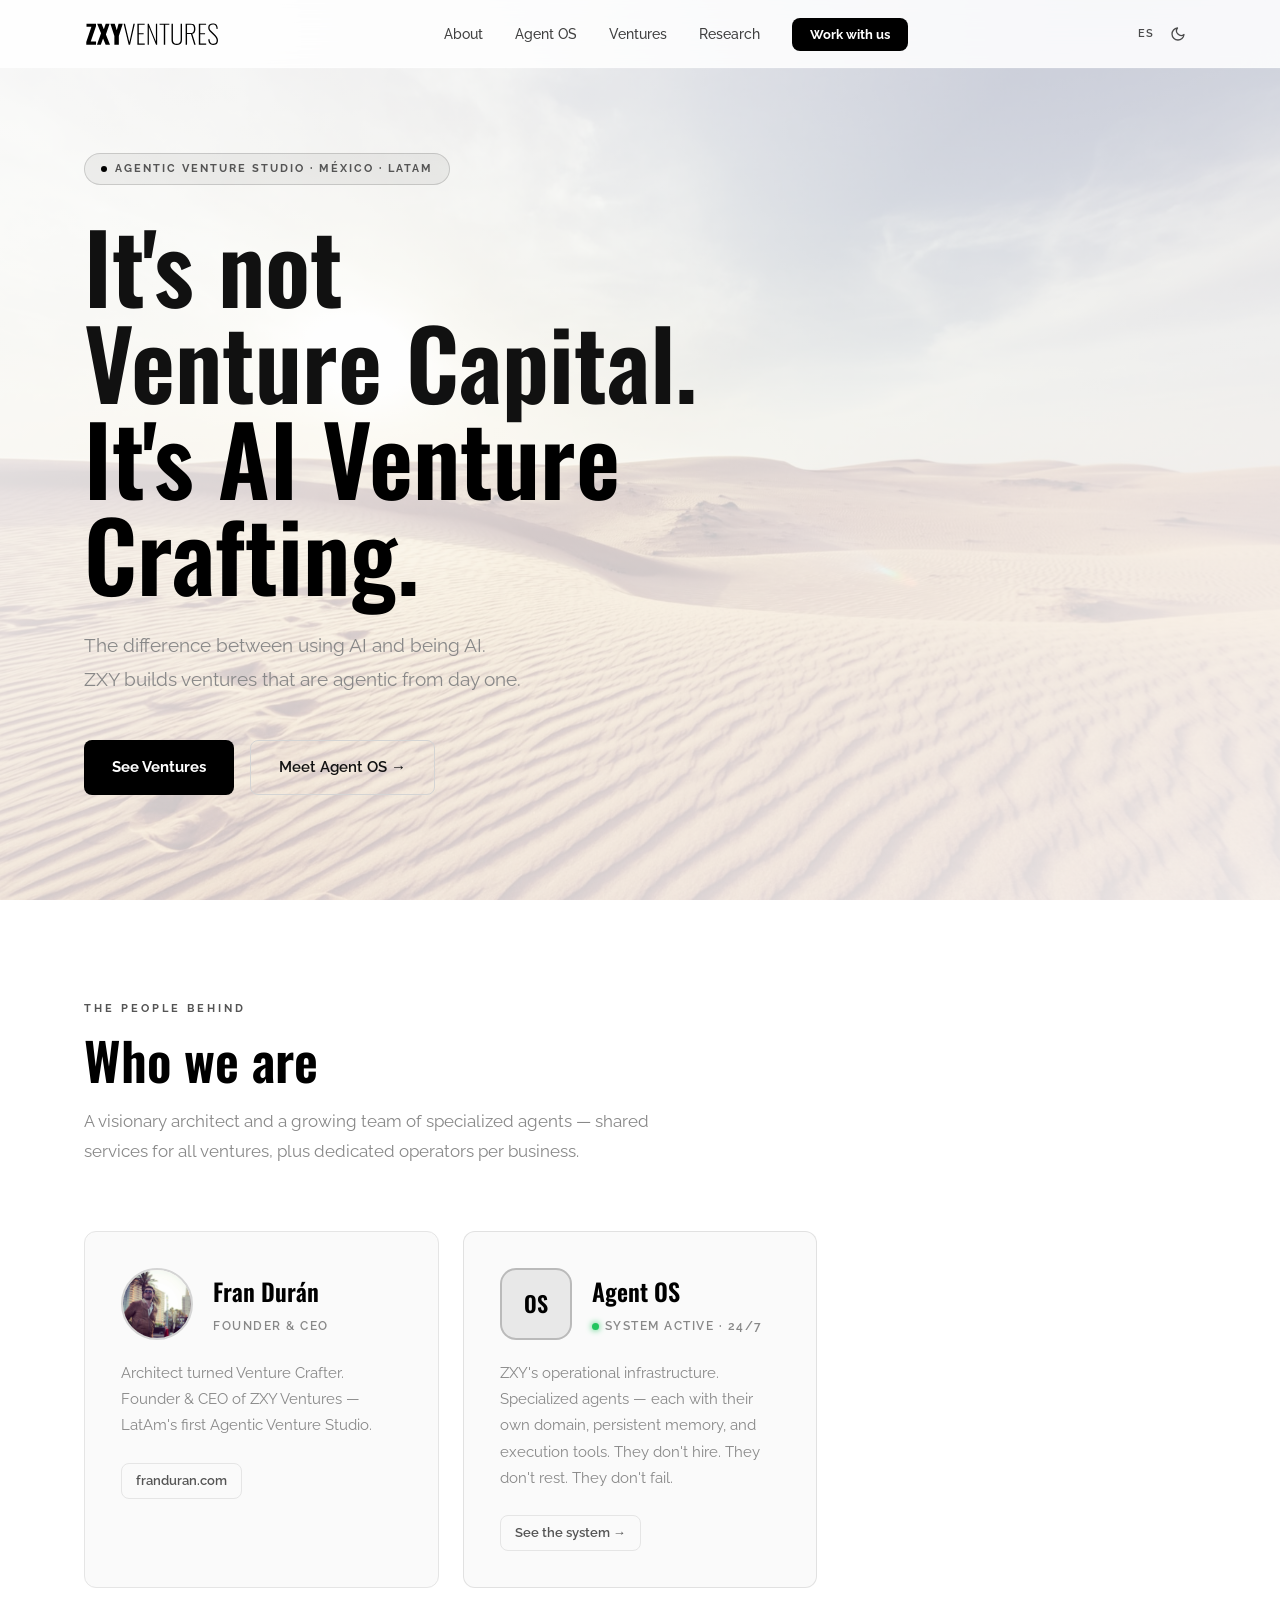
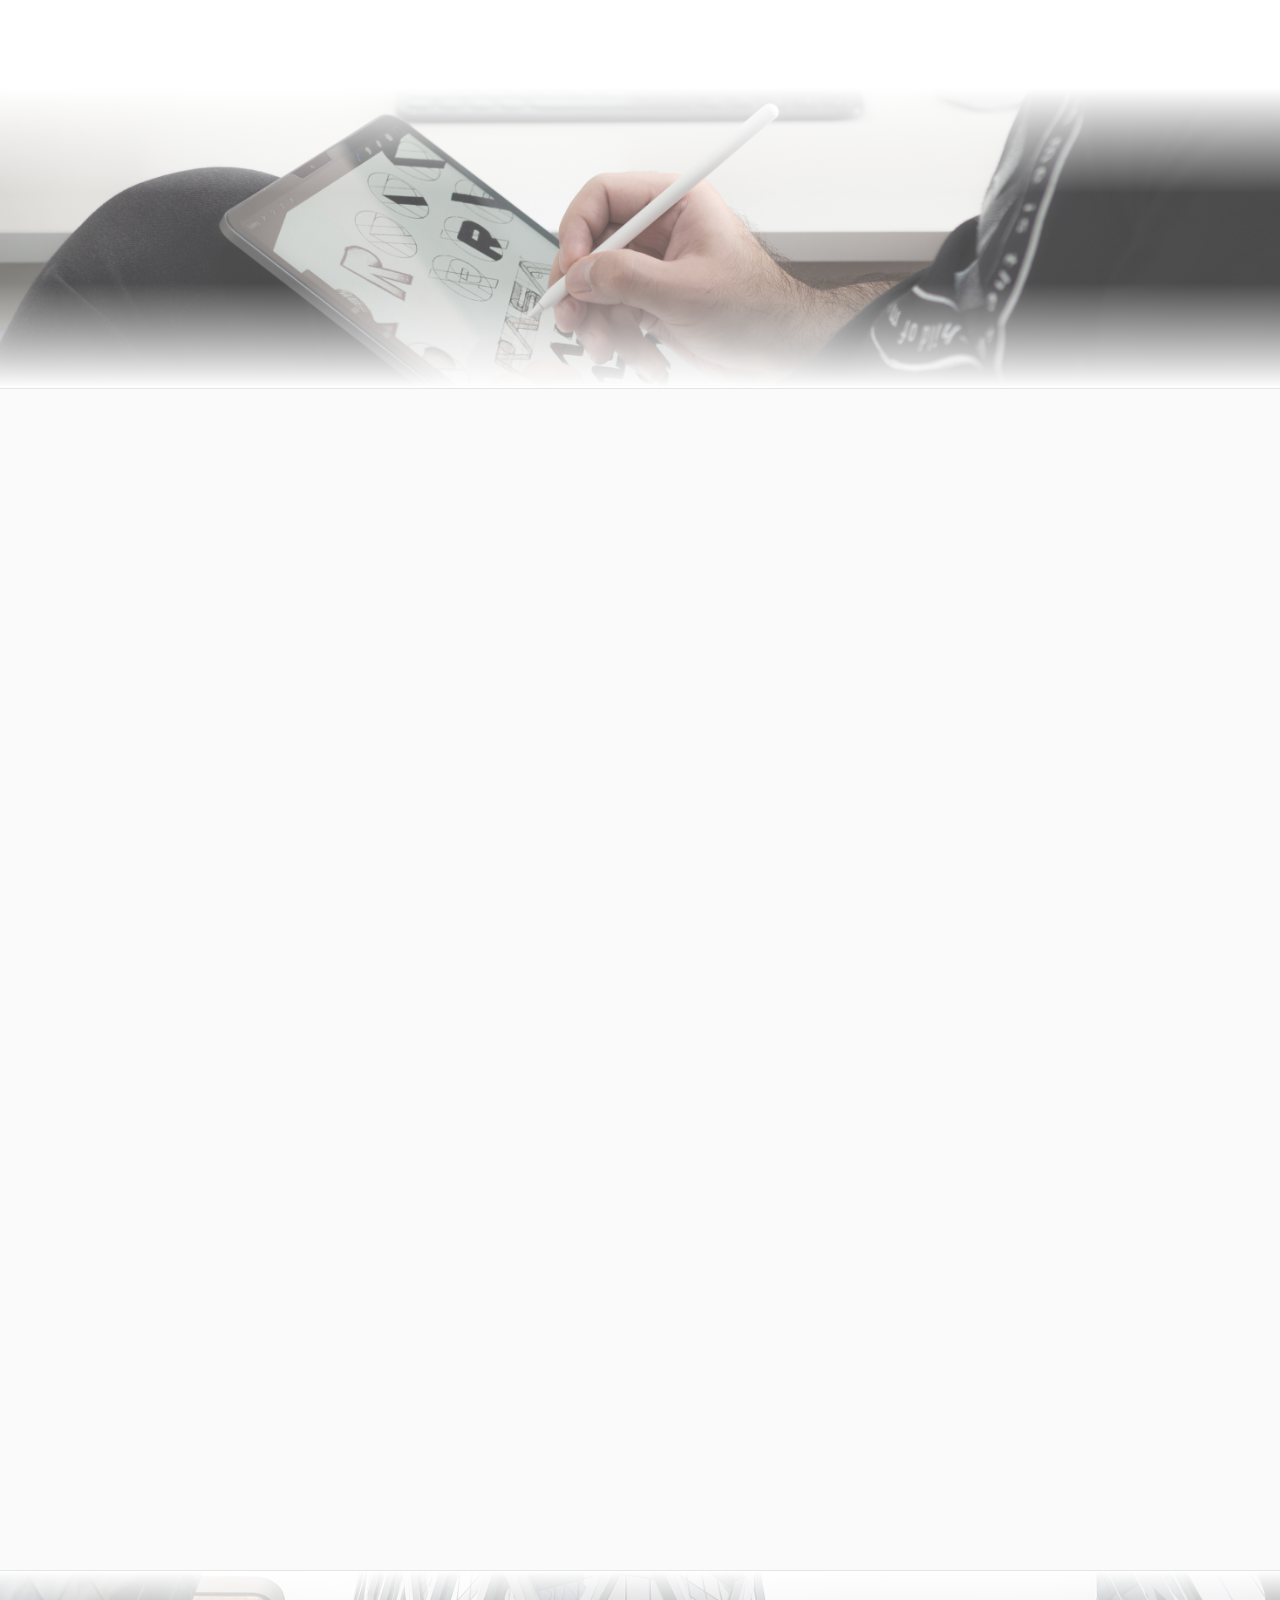
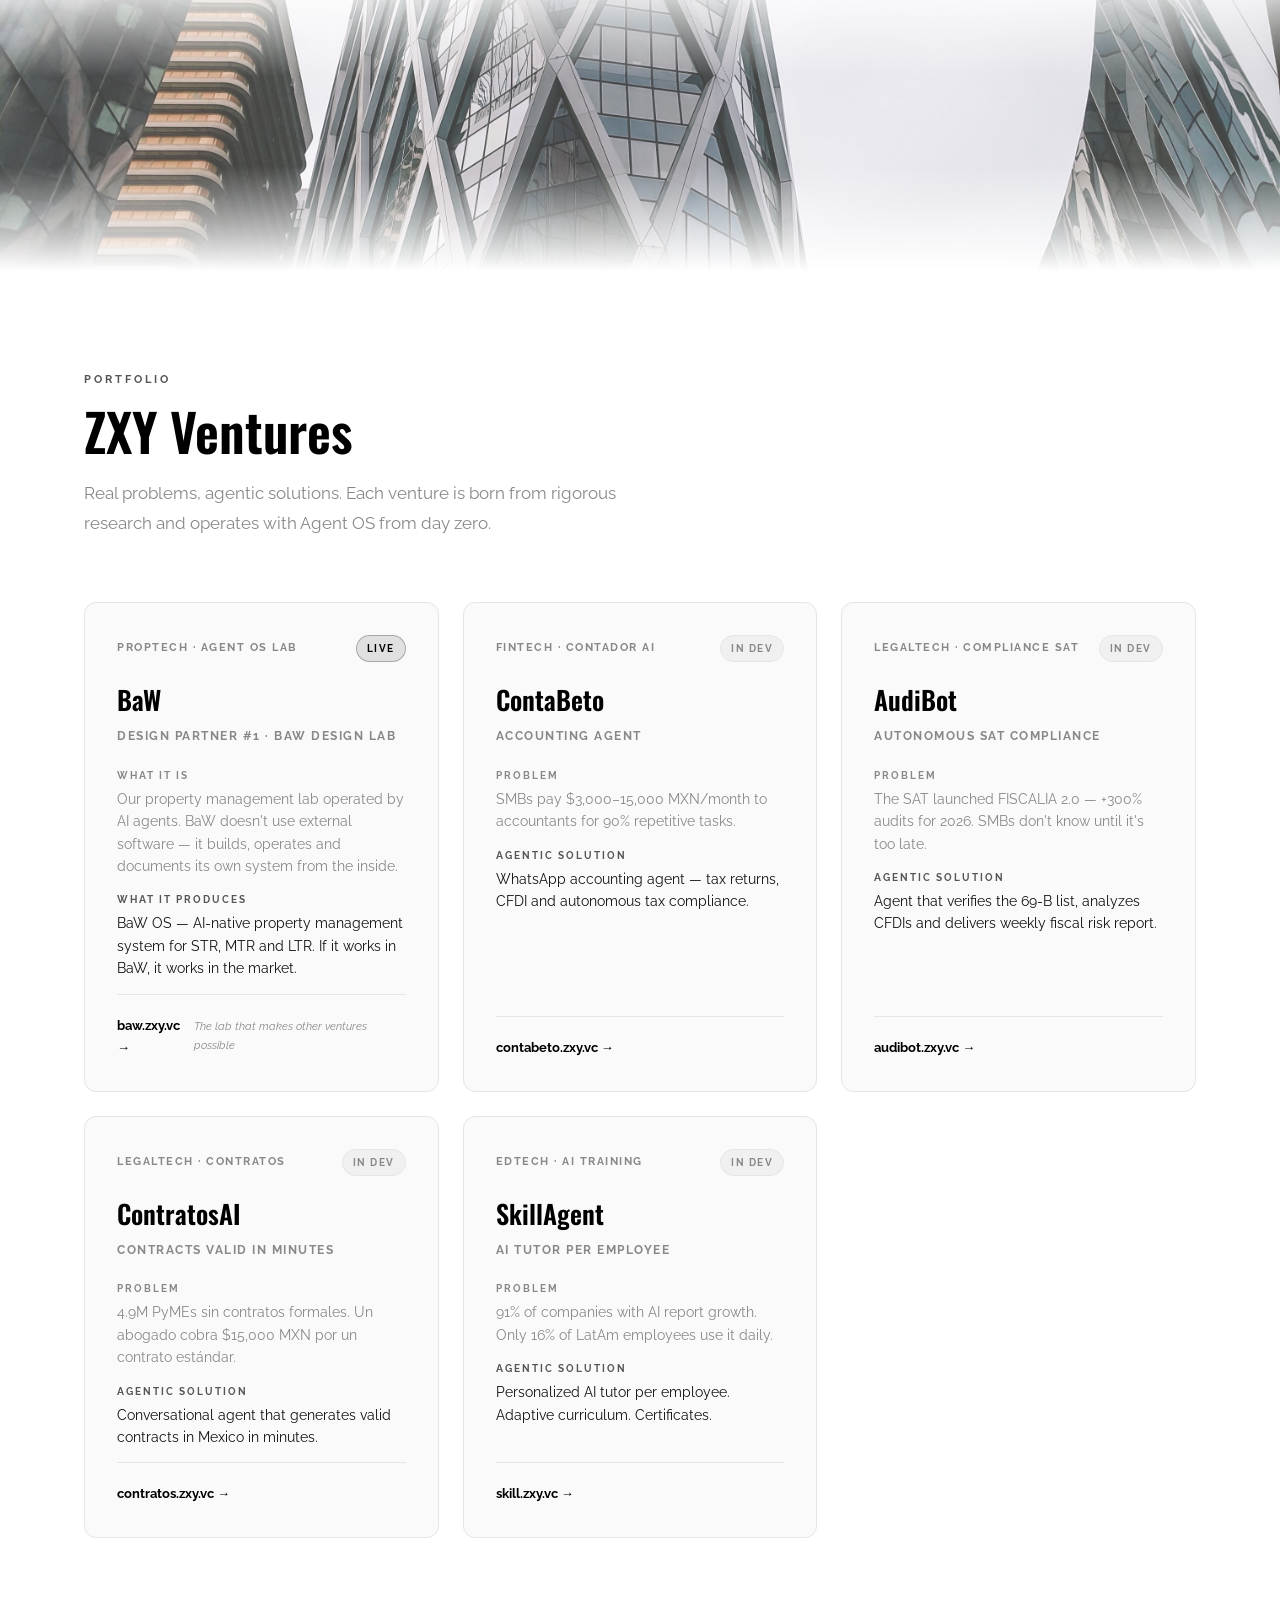
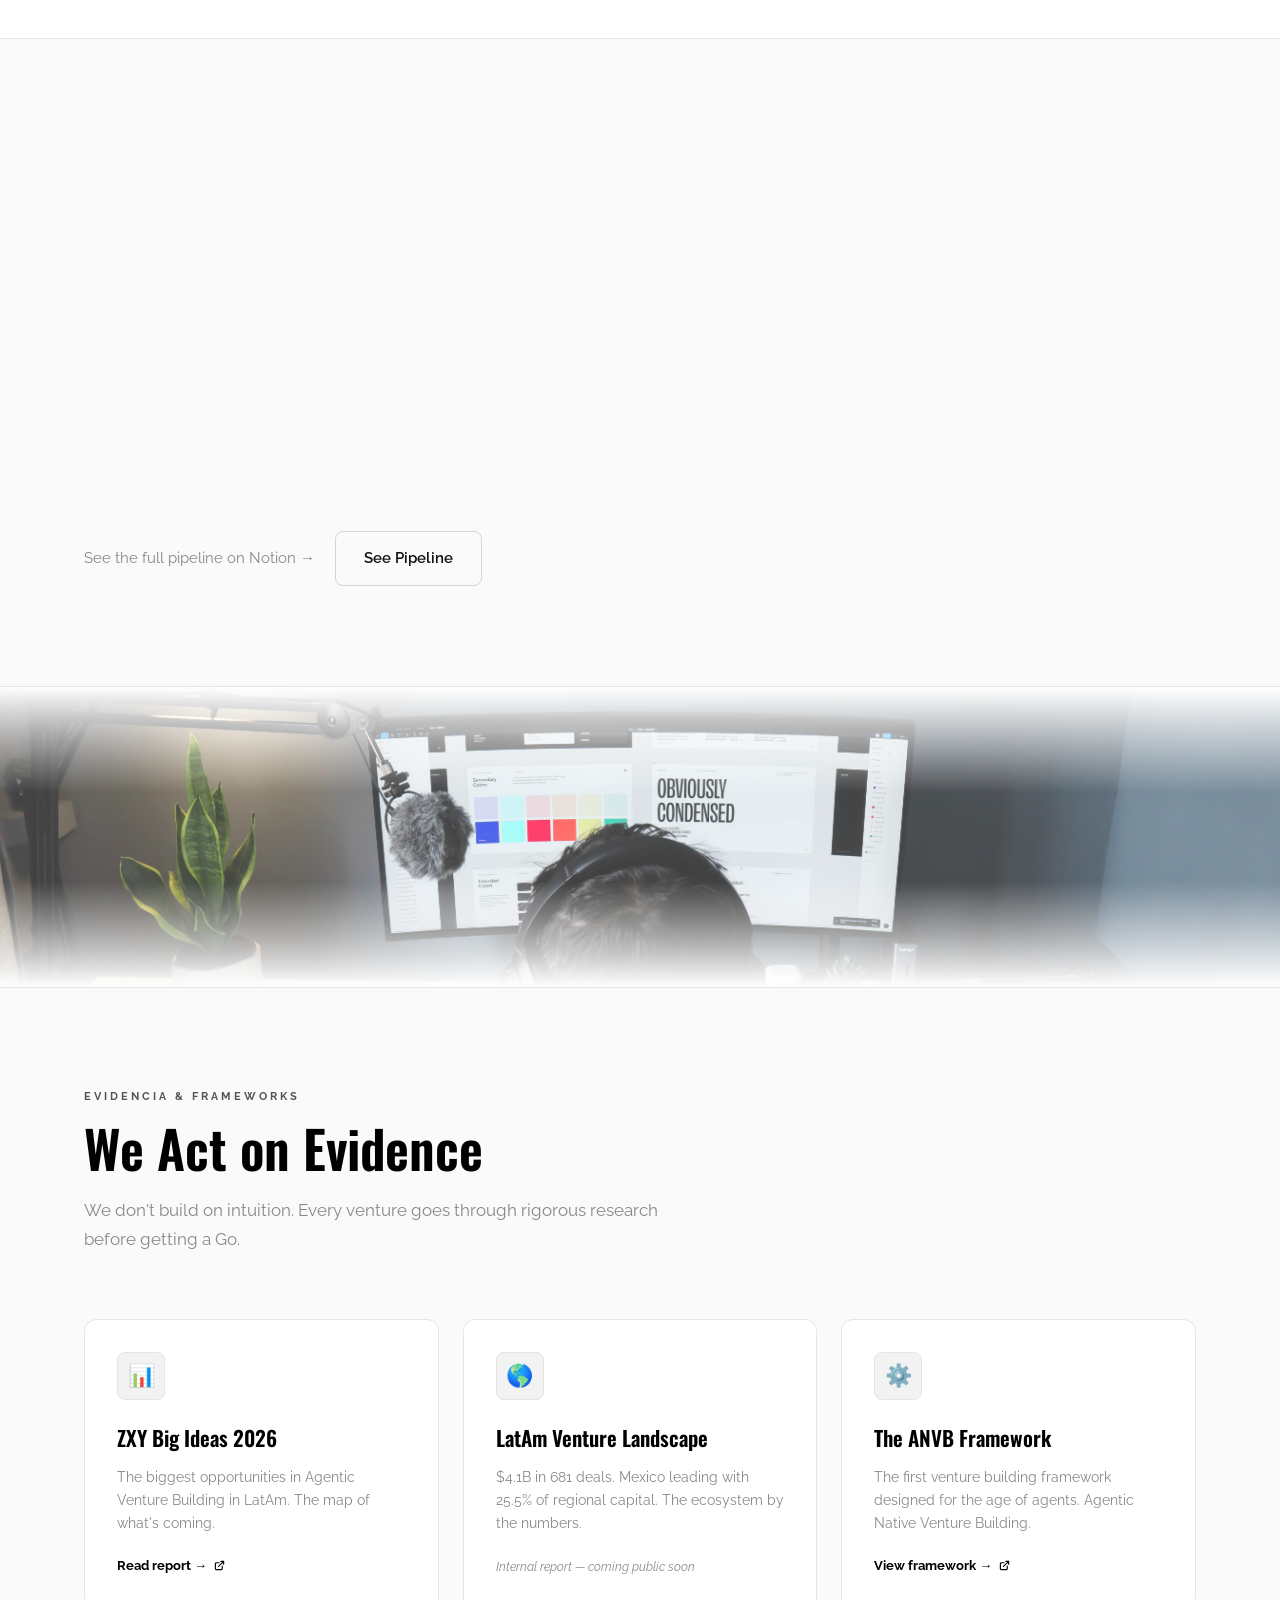
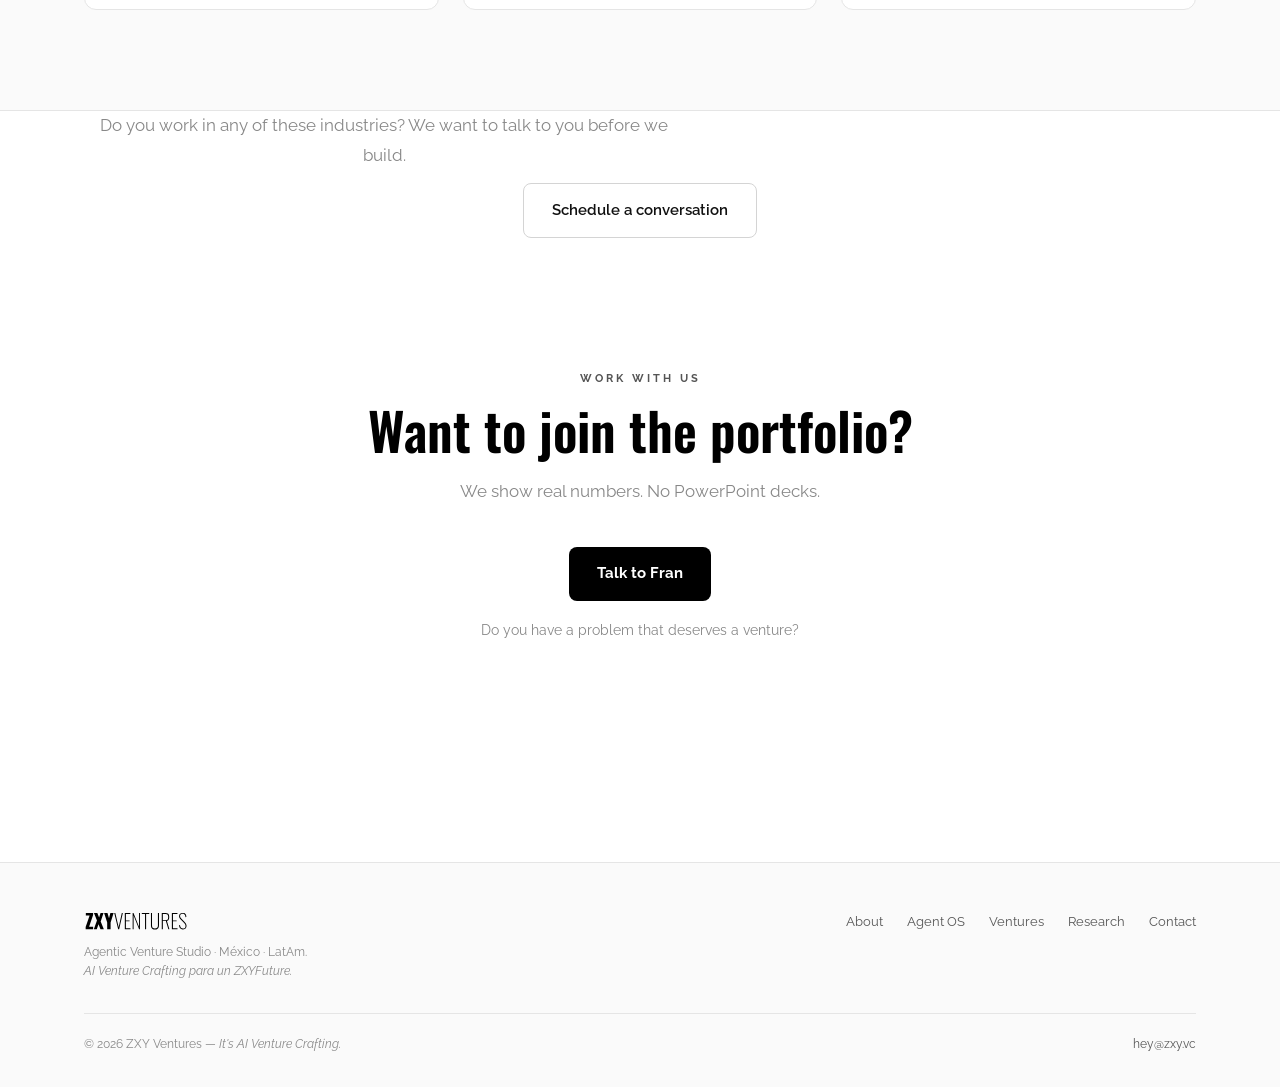
==== commit dcb357fc: "fix: meta desc, bio EN, i18n missing, footer tagline, SEO title (audit 25-Mar)" ====
--- a/index.html
+++ b/index.html
@@ -3,8 +3,8 @@
 <head>
   <meta charset="UTF-8" />
   <meta name="viewport" content="width=device-width, initial-scale=1.0" />
-  <title>ZXY Ventures — Agentic Venture Studio</title>
-  <meta name="description" content="ZXY Ventures es un AI Venture Crafting para un ZXYFuture Construimos empresas imposibles sin inteligencia artificial." />
+  <title>ZXY Ventures — AI Venture Crafting · Agentic Venture Studio · LatAm</title>
+  <meta name="description" content="ZXY Ventures es un Agentic Venture Studio. Construimos empresas que son imposibles sin inteligencia artificial." />
 
   <!-- Favicon -->
   <link rel="icon" type="image/svg+xml" href="assets/ZXY Logos/ZXY_Ventures_Logo_02_White.svg" />
@@ -14,7 +14,7 @@
 
   <!-- Open Graph -->
   <meta property="og:title" content="ZXY Ventures — It's AI Venture Crafting." />
-  <meta property="og:description" content="AI Venture Crafting para un ZXYFuture Construimos empresas que son imposibles sin inteligencia artificial." />
+  <meta property="og:description" content="Agentic Venture Studio. Construimos empresas que son imposibles sin inteligencia artificial." />
   <meta property="og:url" content="https://zxy.vc" />
   <meta property="og:type" content="website" />
   <meta property="og:locale" content="es_MX" />
@@ -125,7 +125,7 @@
               <div class="equipo-role">Founder &amp; CEO</div>
             </div>
           </div>
-          <p class="equipo-bio">
+          <p class="equipo-bio" data-es="Arquitecto de formación, Venture Crafter por convicción. Fundador y CEO de ZXY Ventures — el primer Agentic Venture Studio de LatAm." data-en="Architect turned Venture Crafter. Founder &amp; CEO of ZXY Ventures — LatAm's first Agentic Venture Studio.">
             Arquitecto de formación, Venture Crafter por convicción. Fundador y CEO de ZXY Ventures — el primer Agentic Venture Studio de LatAm. 12+ años construyendo ecosistemas de innovación en México. Alumni Singularity University. Docente en el Tec de Monterrey. Su tesis: las empresas que definirán el futuro no usarán IA — serán IA desde el primer día. Eso es el ZXYFuture.
           </p>
           <div class="equipo-links">
@@ -304,7 +304,7 @@
             <span class="badge badge-building" role="status" data-es="EN DES" data-en="IN DEV">EN DES</span>
           </div>
           <div class="venture-name">ContratosAI</div>
-          <div class="venture-tagline">Contratos Válidos en Minutos</div>
+          <div class="venture-tagline" data-es="Contratos Válidos en Minutos" data-en="Contracts Valid in Minutes">Contratos Válidos en Minutos</div>
           <div class="venture-block">
             <div class="venture-block-label" data-es="Problema" data-en="Problem">Problema</div>
             <p>4.9M PyMEs sin contratos formales. Un abogado cobra $15,000 MXN por un contrato estándar.</p>
@@ -320,7 +320,7 @@
 
         <div class="venture-card fade-in fade-in-1">
           <div class="venture-top">
-            <span class="venture-sector">EdTech · Capacitación AI</span>
+            <span class="venture-sector" data-es="EdTech · Capacitación AI" data-en="EdTech · AI Training">EdTech · Capacitación AI</span>
             <span class="badge badge-building" role="status" data-es="EN DES" data-en="IN DEV">EN DES</span>
           </div>
           <div class="venture-name">SkillAgent</div>
@@ -358,7 +358,7 @@
         <div class="pipeline-arrow">→</div>
         <div class="pipeline-stage">
           <div class="pipeline-stage-label">Thesis</div>
-          <div class="pipeline-stage-sub">Hipótesis formulada</div>
+          <div class="pipeline-stage-sub" data-es="Hipótesis formulada" data-en="Hypothesis formulated">Hipótesis formulada</div>
         </div>
         <div class="pipeline-arrow">→</div>
         <div class="pipeline-stage">
@@ -448,7 +448,7 @@
           <a href="/" class="ft-logo-link">
             <img src="assets/ZXY%20Logos/ZXY_Ventures_Logo_02_White.svg" class="ft-logo-img" alt="ZXY Ventures" width="104" height="20" />
           </a>
-          <p class="ft-tagline">AI Venture Crafting para un ZXYFuture<br><strong>Zone of eXponential Yields.</strong><br>México · LatAm.</p>
+          <p class="ft-tagline">Agentic Venture Studio · México · LatAm.<br><em>AI Venture Crafting para un ZXYFuture.</em></p>
         </div>
         <div class="ft-nav">
           <a href="#nosotros" class="ft-link"><span data-es="Nosotros" data-en="About">Nosotros</span></a>
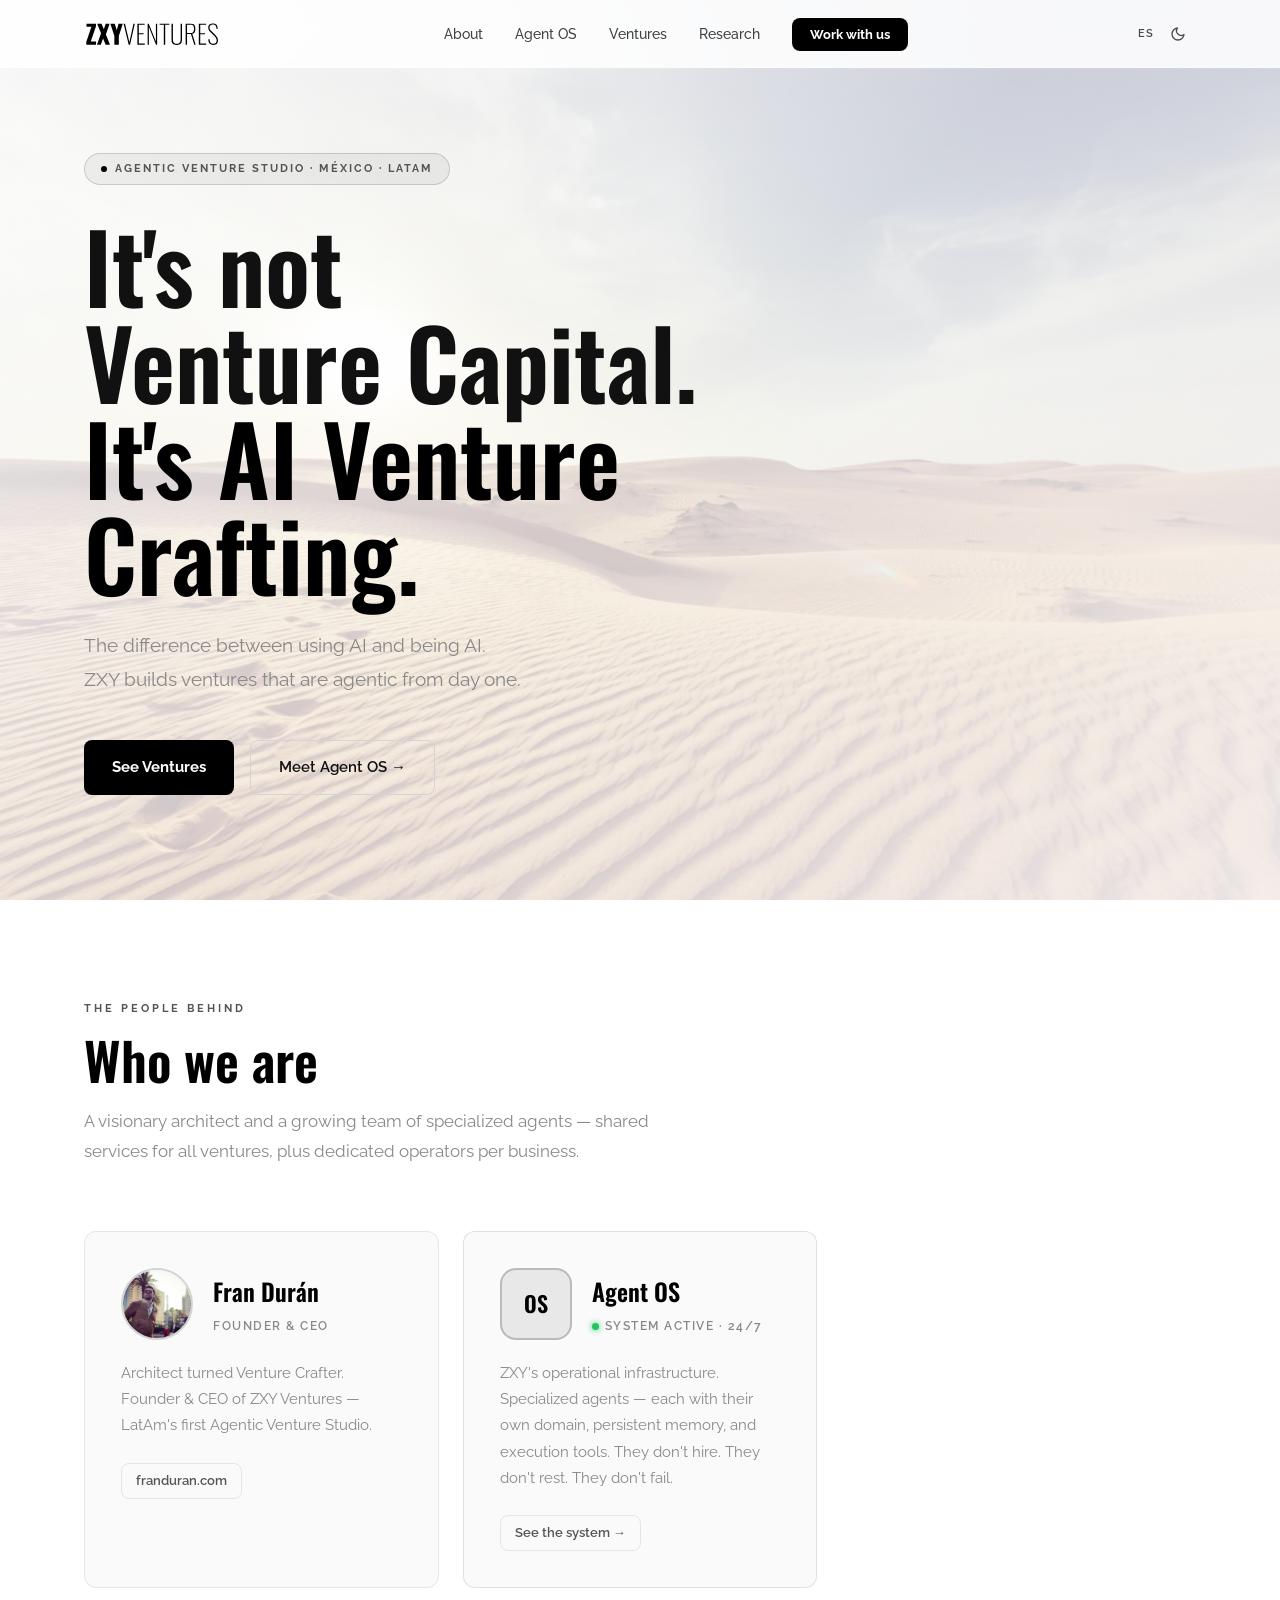
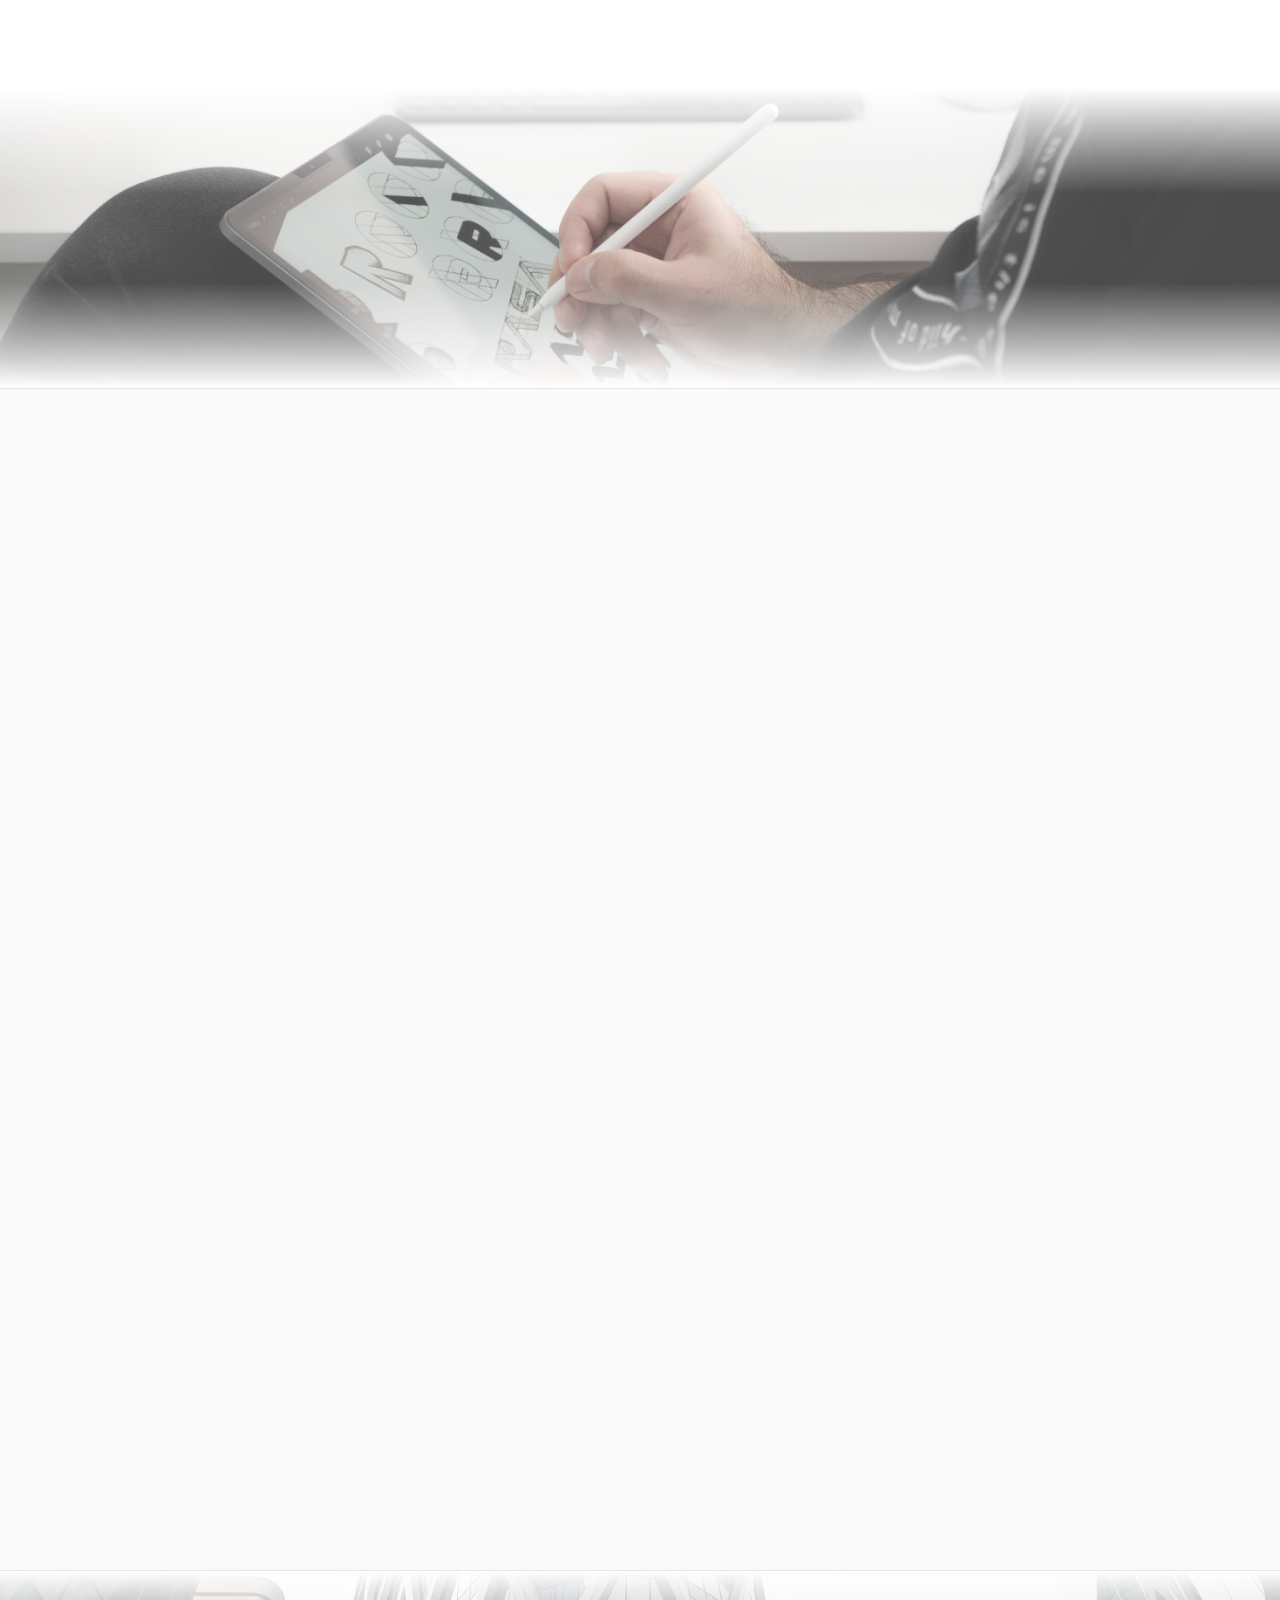
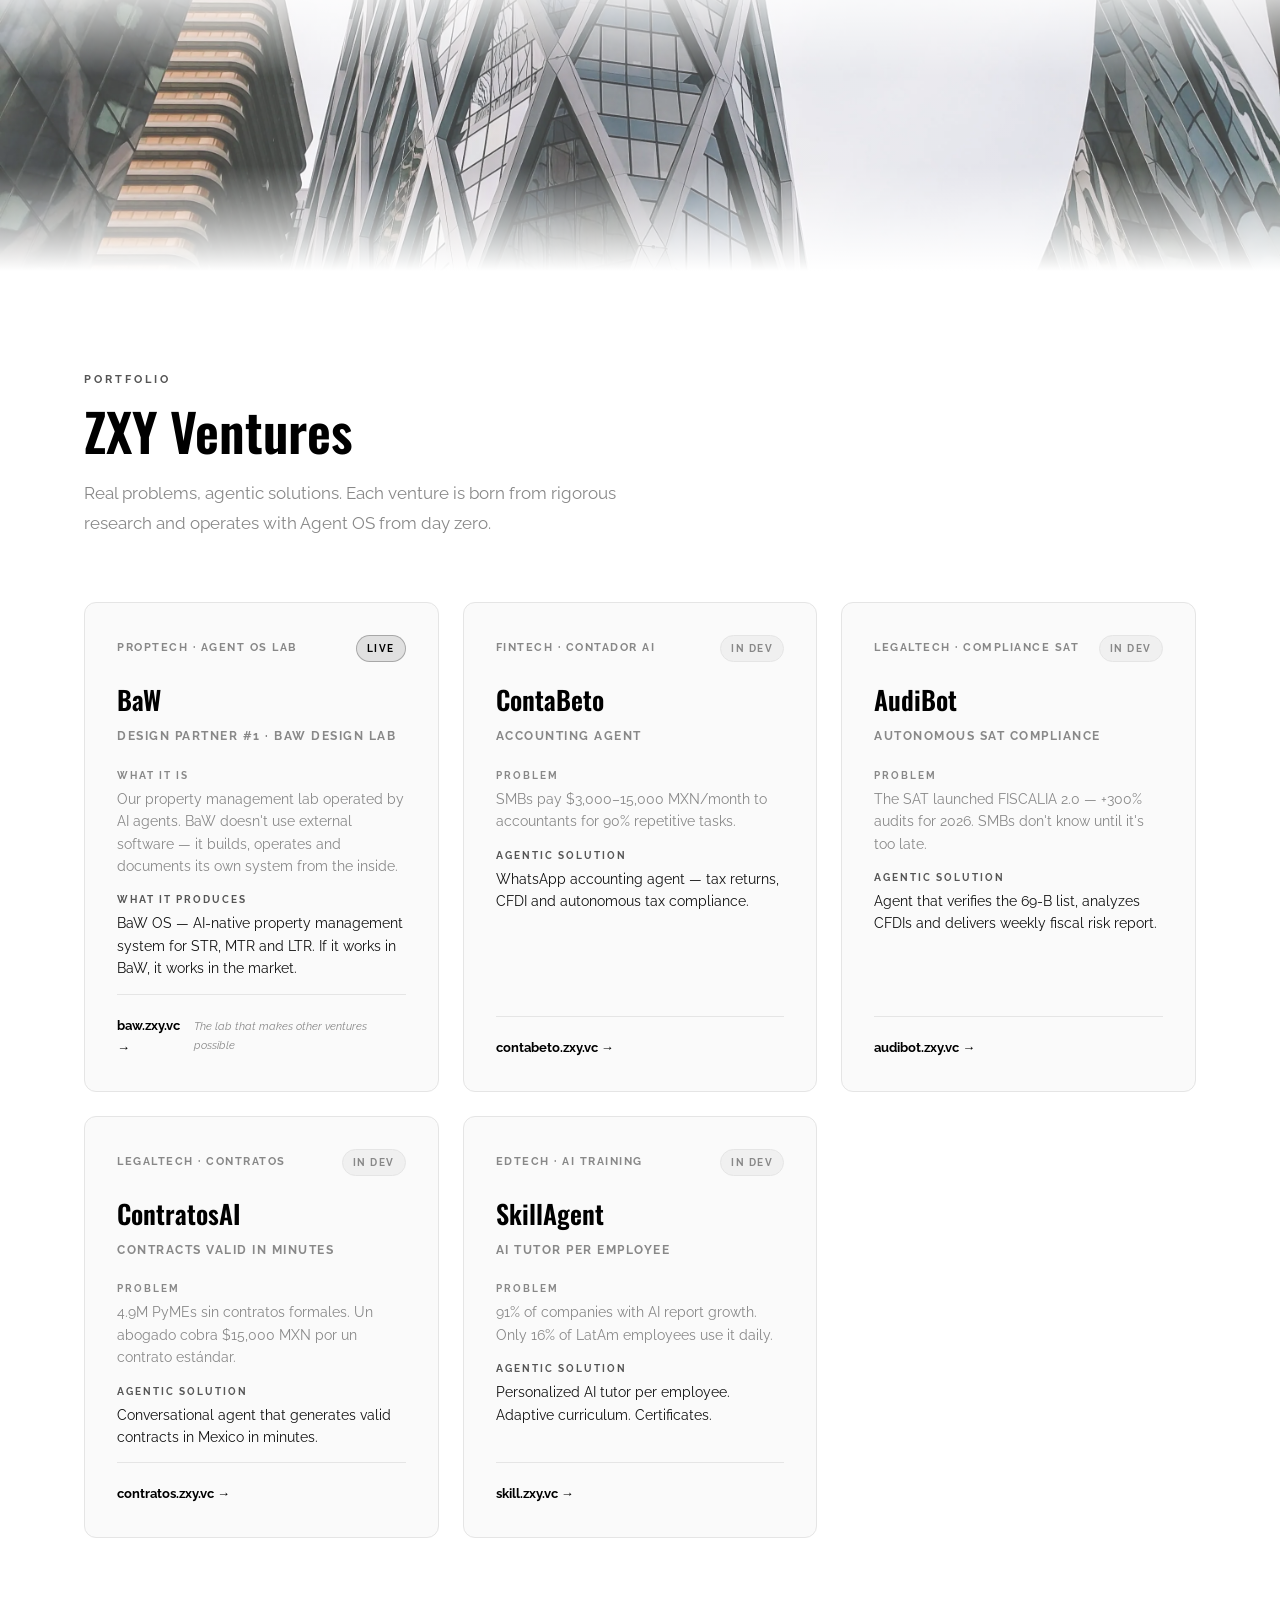
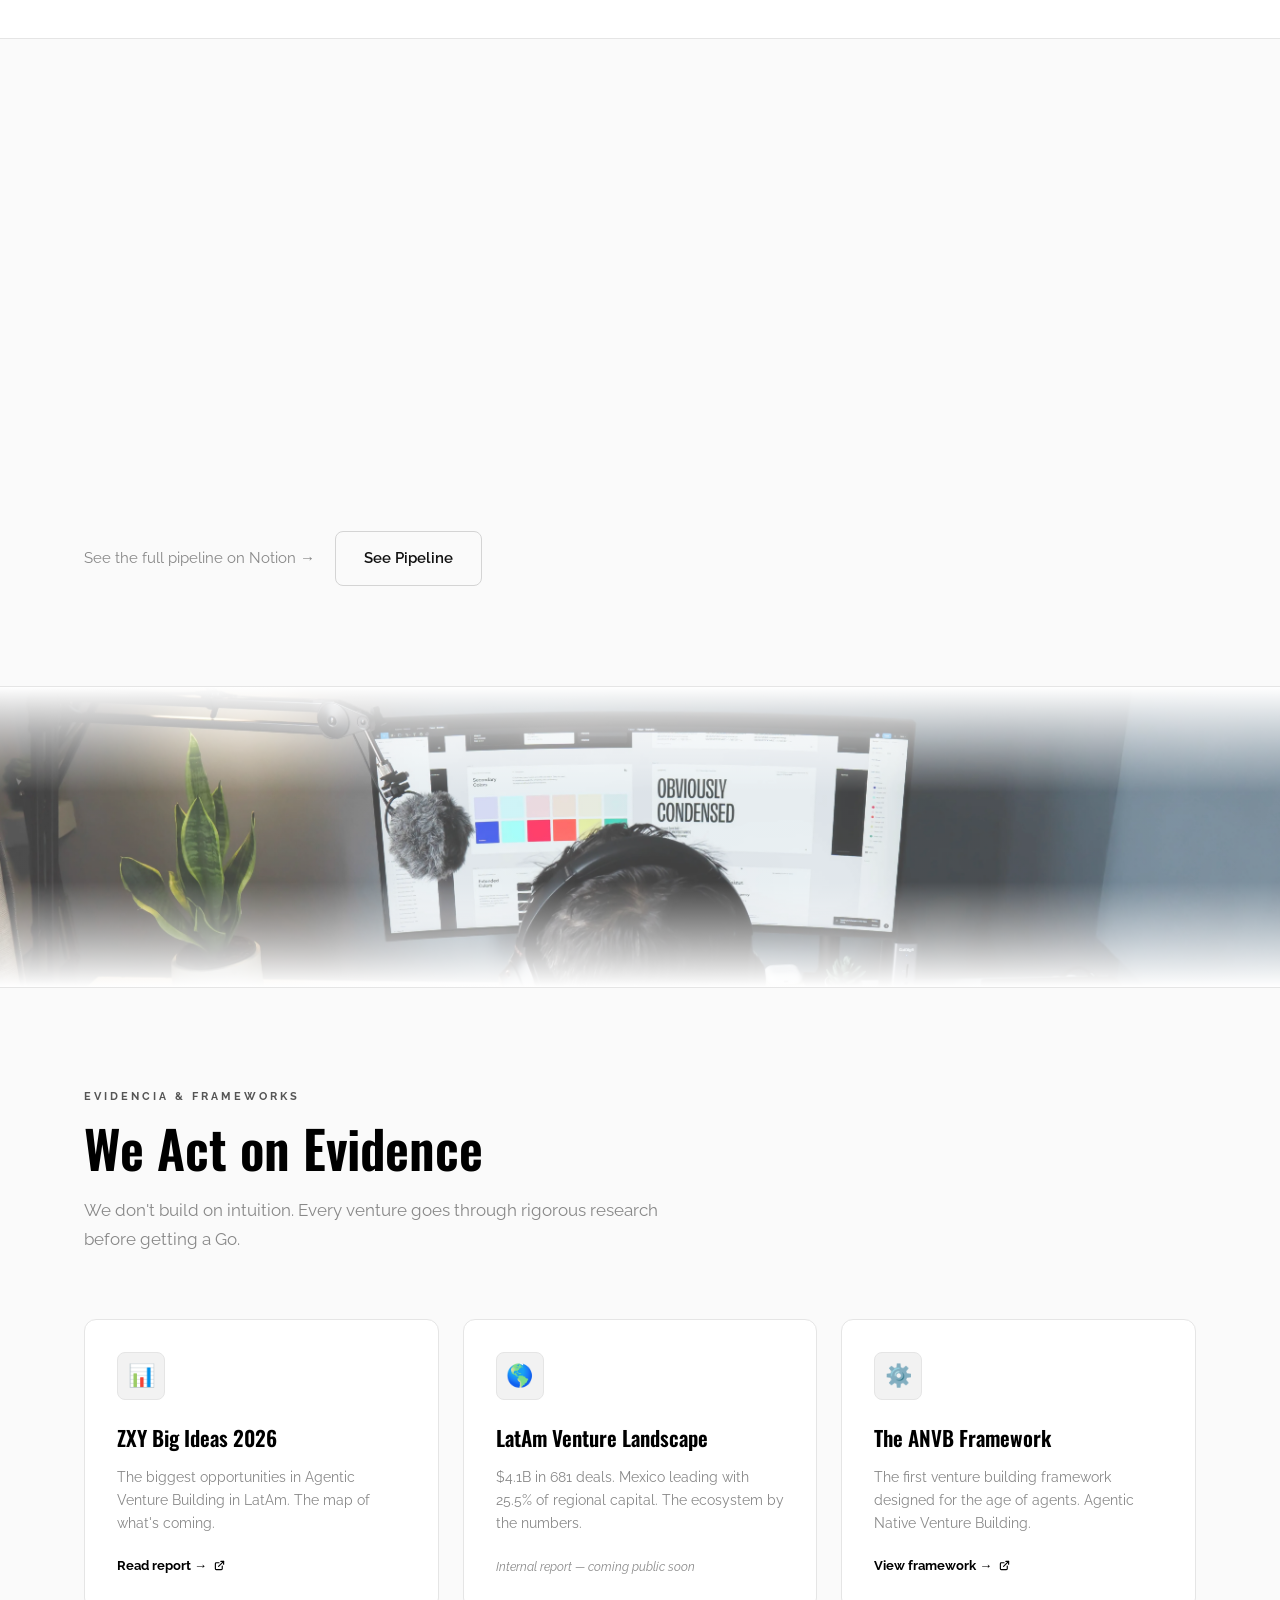
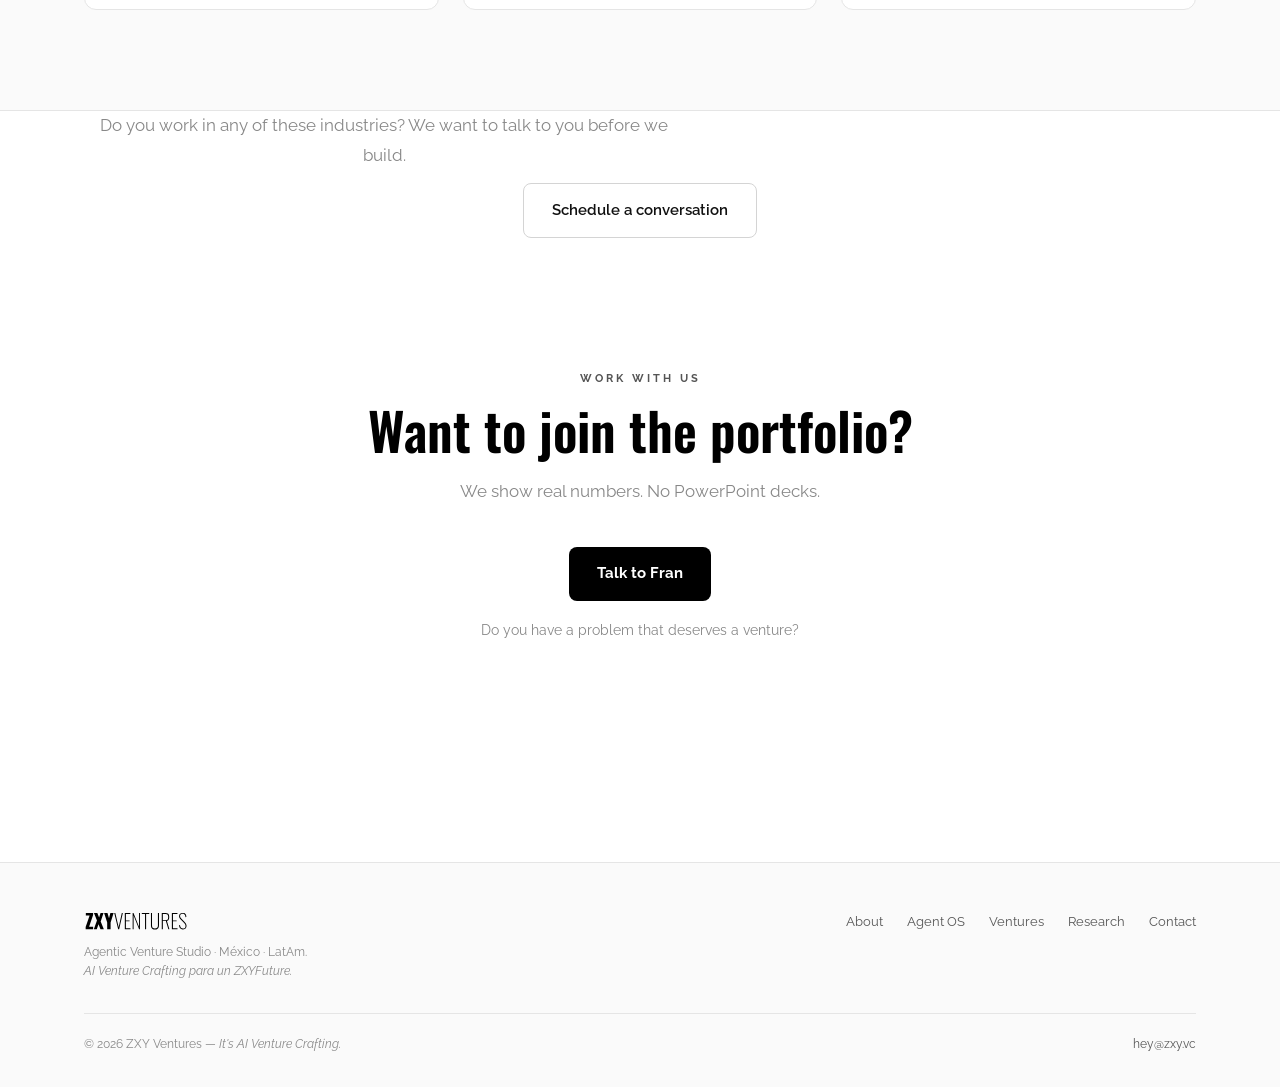
==== commit b54d69db: "fix: SPA redirect bug + convert images to WebP (~60% smaller) - Fix operator precedence bug in SPA r" ====
--- a/index.html
+++ b/index.html
@@ -18,15 +18,15 @@
   <meta property="og:url" content="https://zxy.vc" />
   <meta property="og:type" content="website" />
   <meta property="og:locale" content="es_MX" />
-  <meta property="og:image" content="https://zxy.vc/assets/og-image.jpg" />
+  <meta property="og:image" content="https://zxy.vc/assets/Pictures/giorgio-parravicini-12IHVEFRacQ-unsplash.jpg" />
   <meta property="og:image:width" content="1200" />
   <meta property="og:image:height" content="630" />
 
   <!-- Twitter Card -->
   <meta name="twitter:card" content="summary_large_image" />
   <meta name="twitter:title" content="ZXY Ventures — It's AI Venture Crafting." />
-  <meta name="twitter:description" content="AI Venture Crafting para un ZXYFuture Construimos empresas que son imposibles sin inteligencia artificial." />
-  <meta name="twitter:image" content="https://zxy.vc/assets/og-image.jpg" />
+  <meta name="twitter:description" content="Agentic Venture Studio. Construimos empresas que son imposibles sin inteligencia artificial." />
+  <meta name="twitter:image" content="https://zxy.vc/assets/Pictures/giorgio-parravicini-12IHVEFRacQ-unsplash.jpg" />
 
   <!-- Fonts -->
   <link rel="preconnect" href="https://fonts.googleapis.com" />
@@ -34,8 +34,18 @@
   <link href="https://fonts.googleapis.com/css2?family=Oswald:wght@400;600&family=Raleway:wght@400;500;600;700&display=swap" rel="stylesheet" />
 
   <!-- Preload hero image -->
-  <link rel="preload" as="image" href="assets/Pictures/giorgio-parravicini-12IHVEFRacQ-unsplash.jpg" />
-
+  <link rel="preload" as="image" href="assets/Pictures/giorgio-parravicini-12IHVEFRacQ-unsplash.webp" />
+
+  <!-- GitHub Pages SPA: decode redirect from 404.html -->
+  <script>
+    (function(){
+      var r=window.location.search.slice(1);
+      if(r.indexOf('/')===0||r[0]==='/'){
+        var decoded=r.slice(1).replace(/&/,'?');
+        window.history.replaceState(null,null,decoded||(window.location.pathname));
+      }
+    })();
+  </script>
   <!-- Anti-flash -->
   <script>(function(){var t=localStorage.getItem('zxy-theme');document.documentElement.setAttribute('data-theme',t||(window.matchMedia('(prefers-color-scheme: dark)').matches?'dark':'light'));})();</script>
   <link rel="stylesheet" href="style.css?v=final4" />
@@ -158,7 +168,7 @@
   </section>
 
   <!-- SEPARATOR -->
-  <div class="separator" style="background-image:url('assets/Pictures/milad-fakurian-SwEugqgu3xI-unsplash.jpg')">
+  <div class="separator" style="background-image:url('assets/Pictures/milad-fakurian-SwEugqgu3xI-unsplash.webp')">
     <div class="separator-overlay"></div>
   </div>
 
@@ -223,7 +233,7 @@
   </section>
 
   <!-- SEPARATOR -->
-  <div class="separator" style="background-image:url('assets/Pictures/david-east-6psstU2DLKs-unsplash.jpg')">
+  <div class="separator" style="background-image:url('assets/Pictures/david-east-6psstU2DLKs-unsplash.webp')">
     <div class="separator-overlay"></div>
   </div>
 
@@ -384,7 +394,7 @@
   </section>
 
   <!-- SEPARATOR -->
-  <div class="separator" style="background-image:url('assets/Pictures/faizur-rehman-pHPzdEHN6Os-unsplash.jpg')">
+  <div class="separator" style="background-image:url('assets/Pictures/faizur-rehman-pHPzdEHN6Os-unsplash.webp')">
     <div class="separator-overlay"></div>
   </div>
 
--- a/style.css
+++ b/style.css
@@ -322,7 +322,7 @@
   padding-top: 68px;
   position: relative;
   overflow: hidden;
-  background: url('assets/Pictures/giorgio-parravicini-12IHVEFRacQ-unsplash.jpg') center center / cover no-repeat;
+  background: url('assets/Pictures/giorgio-parravicini-12IHVEFRacQ-unsplash.webp') center center / cover no-repeat;
 }
 .hero-overlay {
   position: absolute;
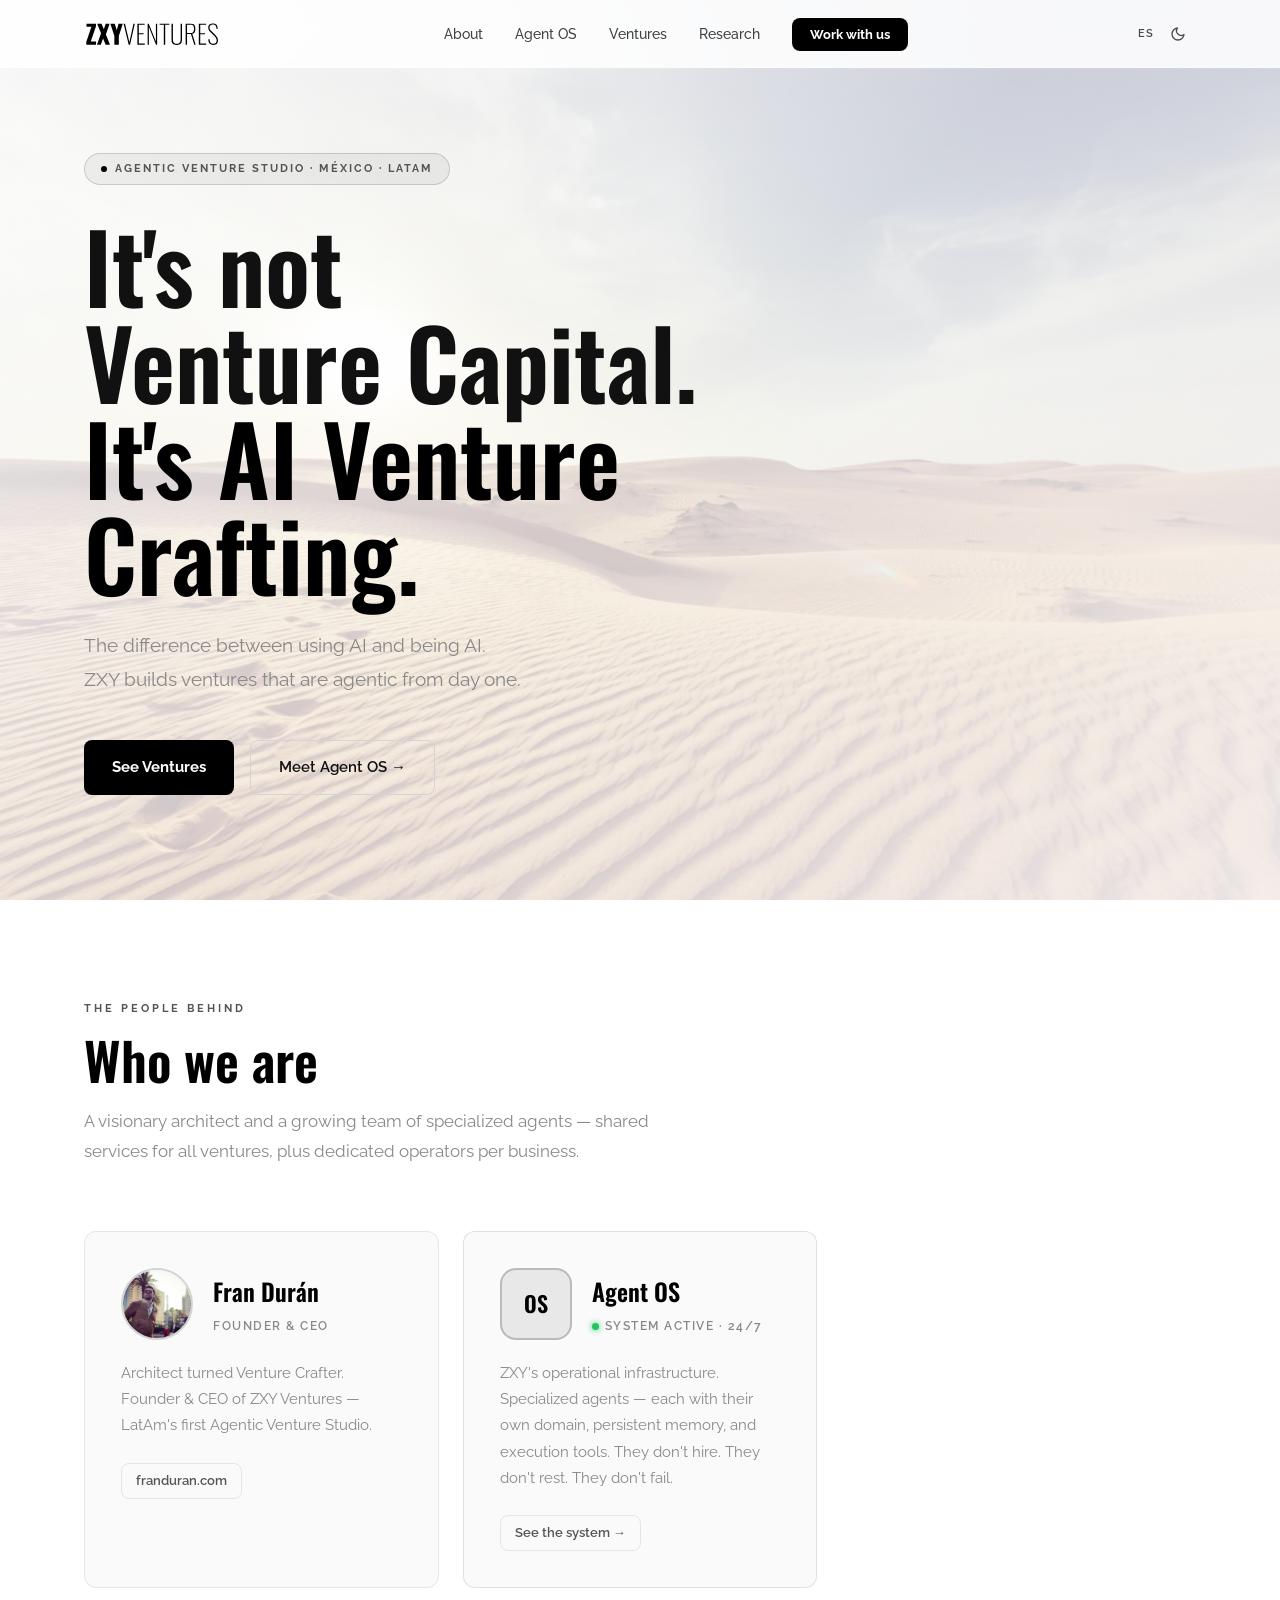
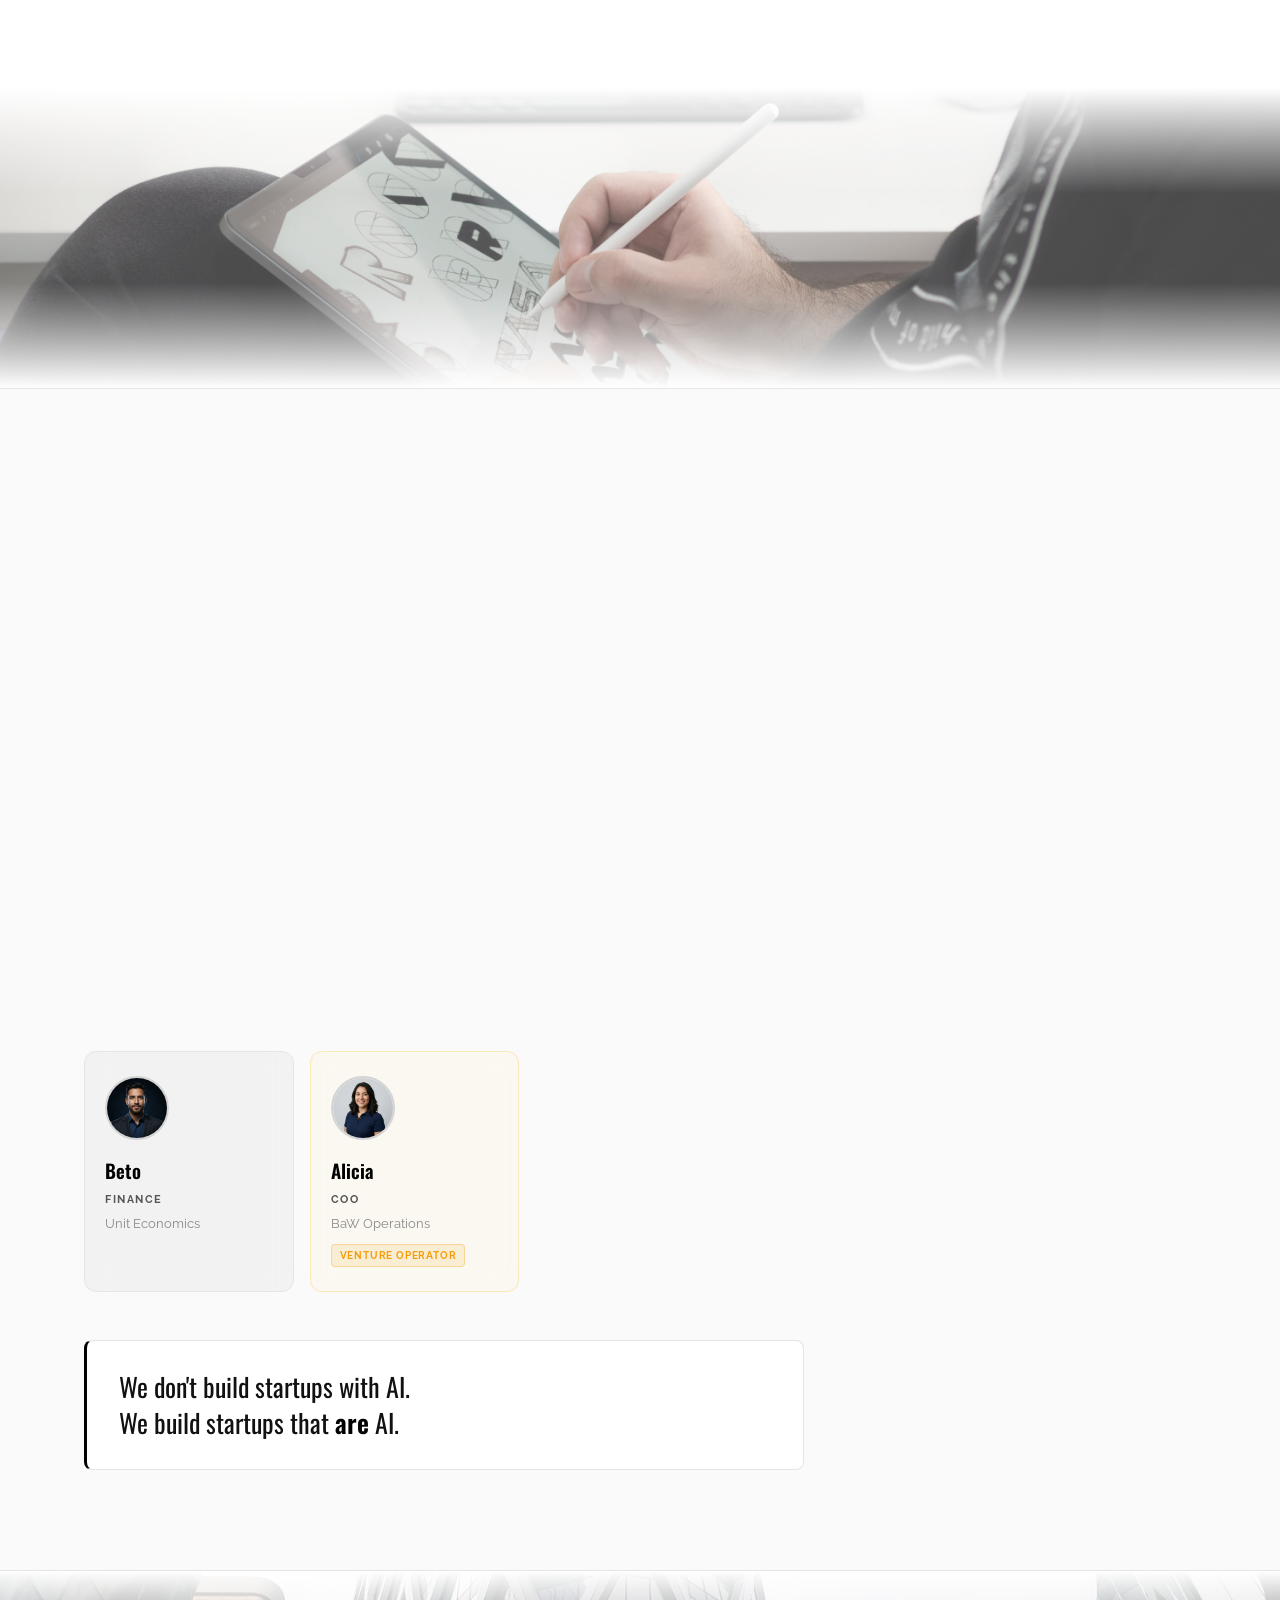
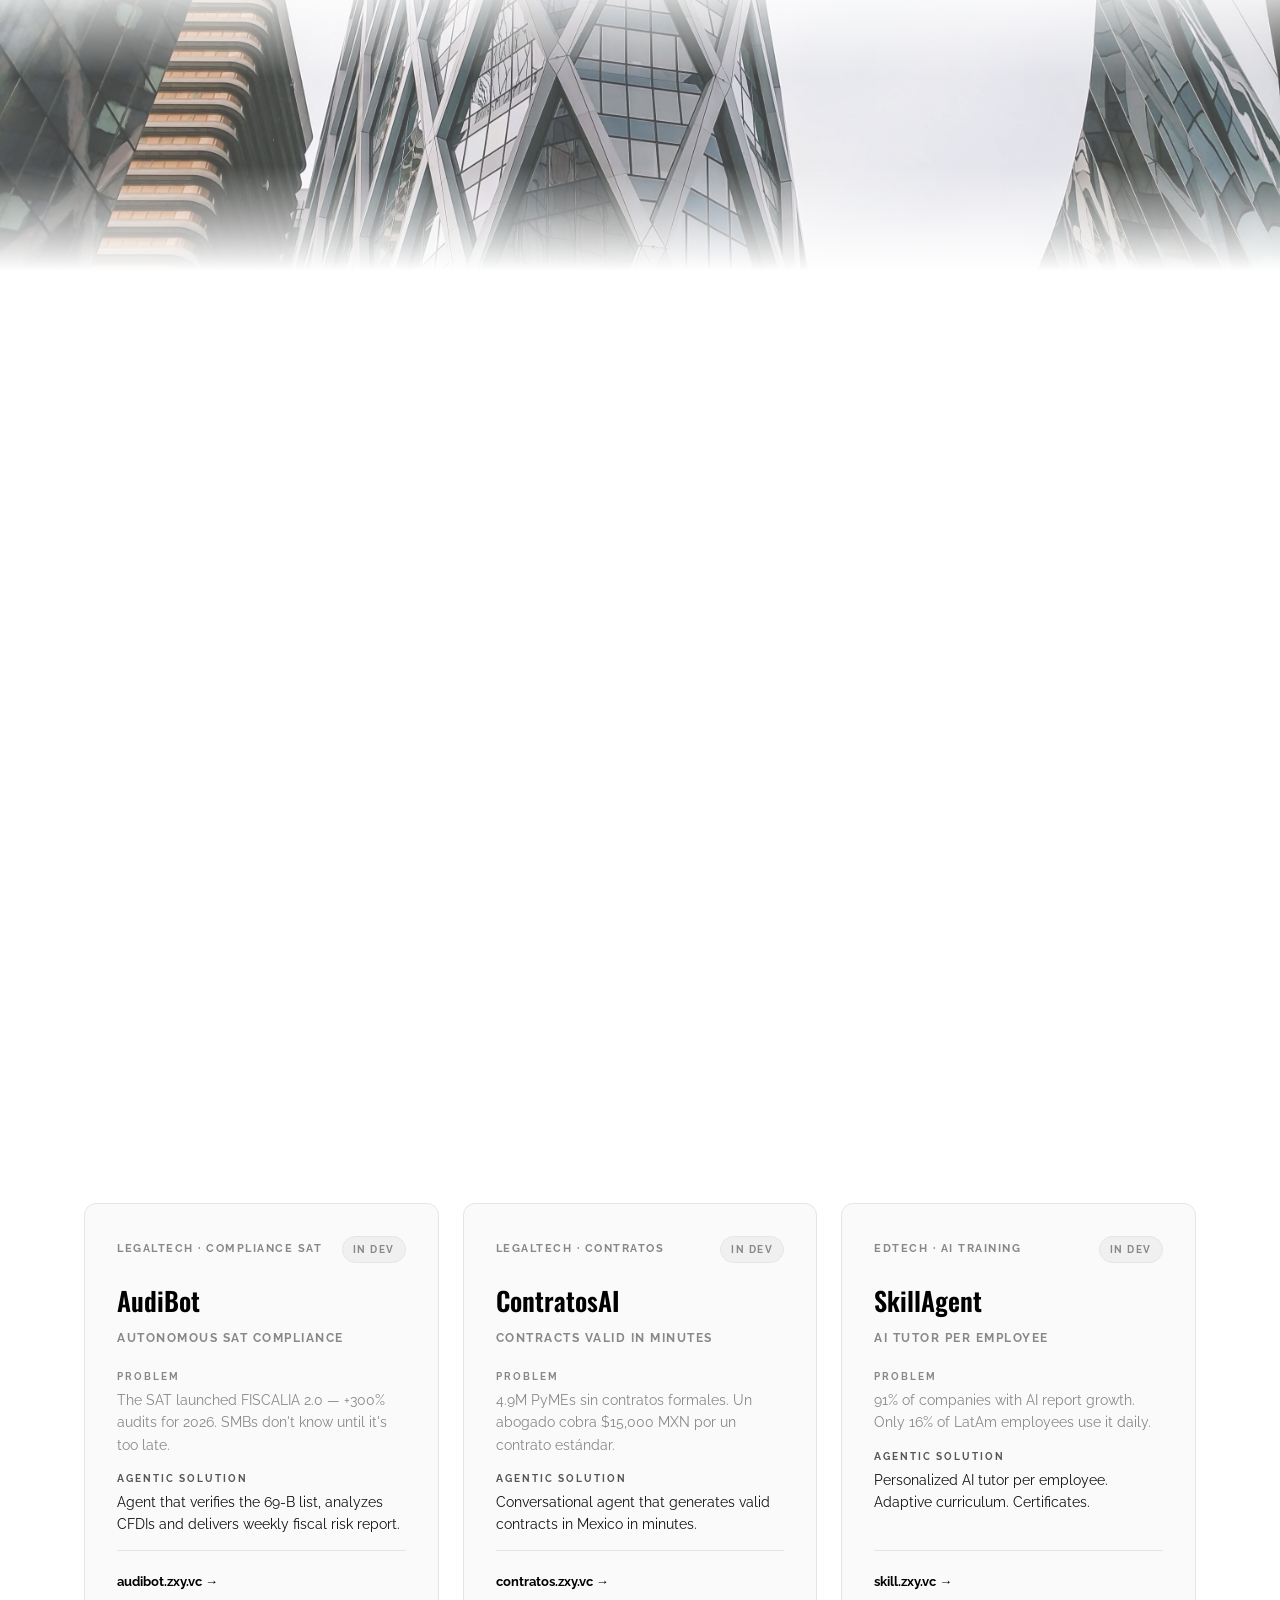
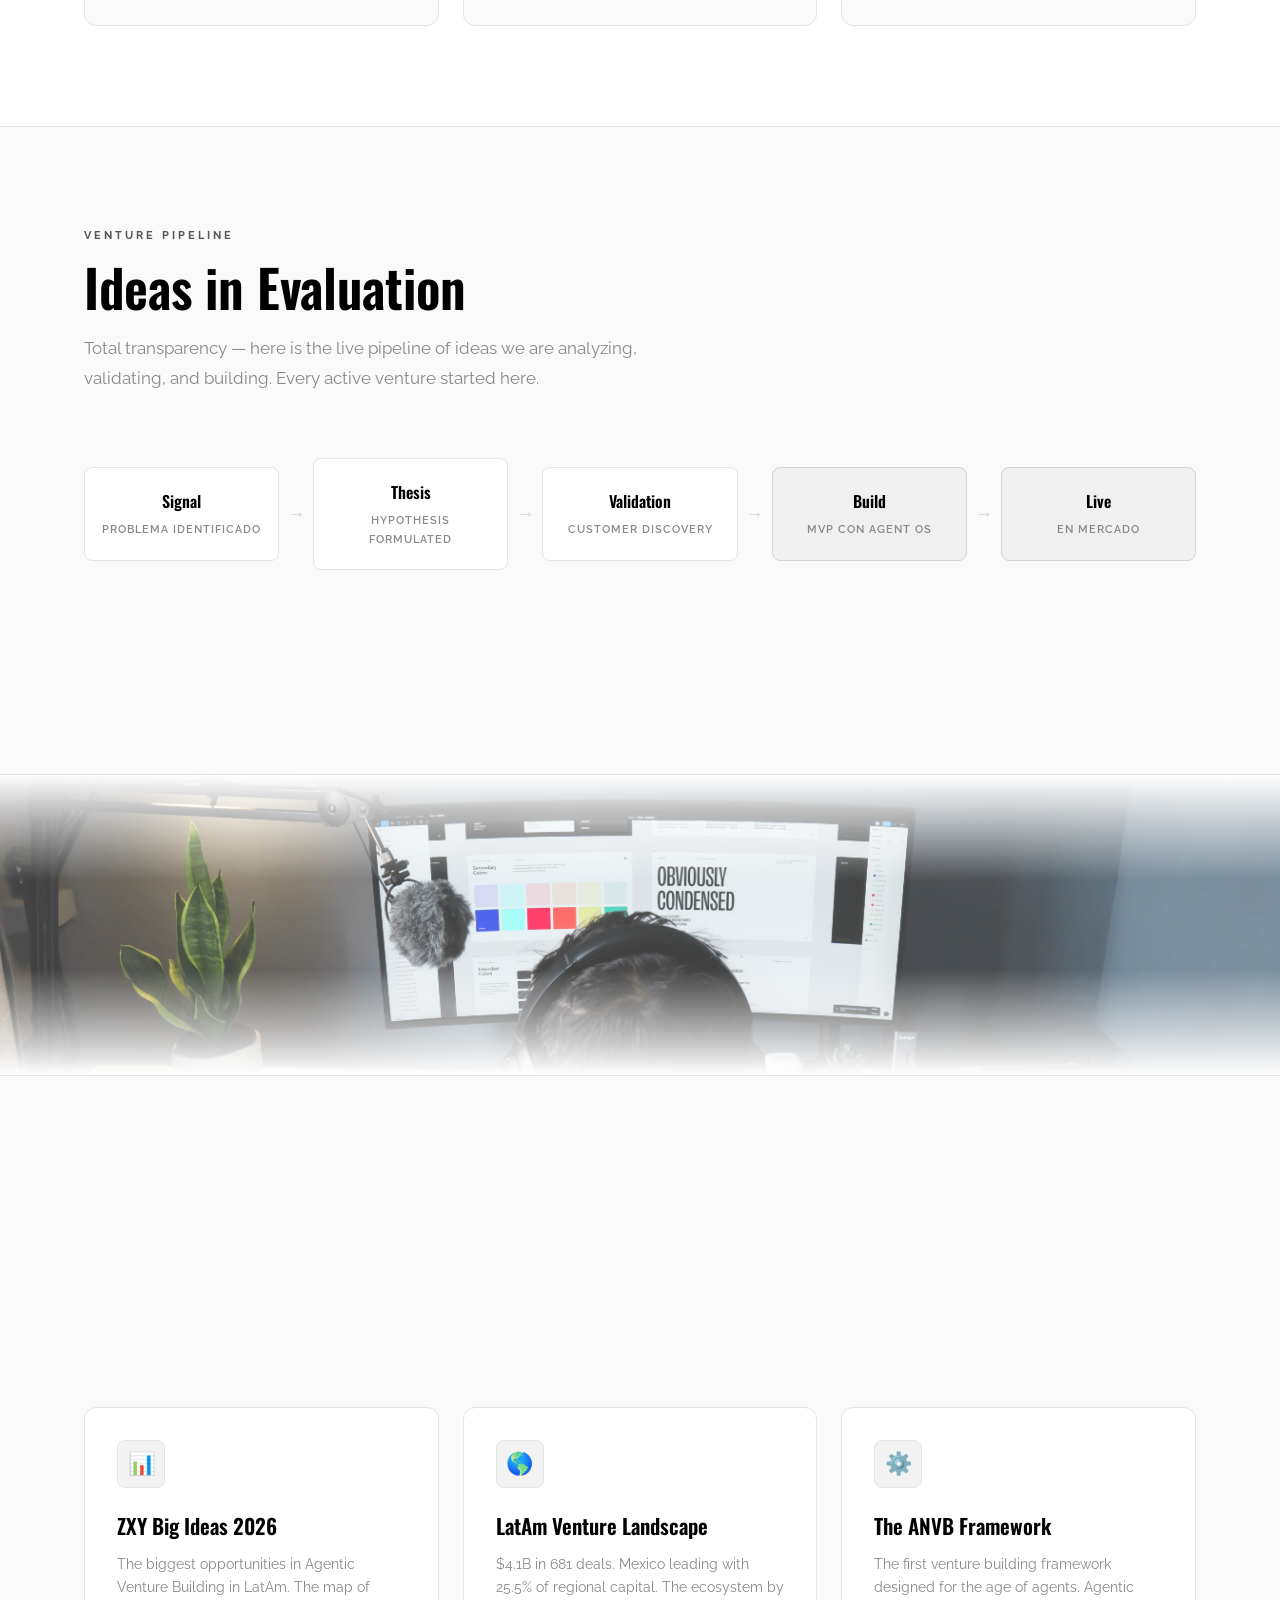
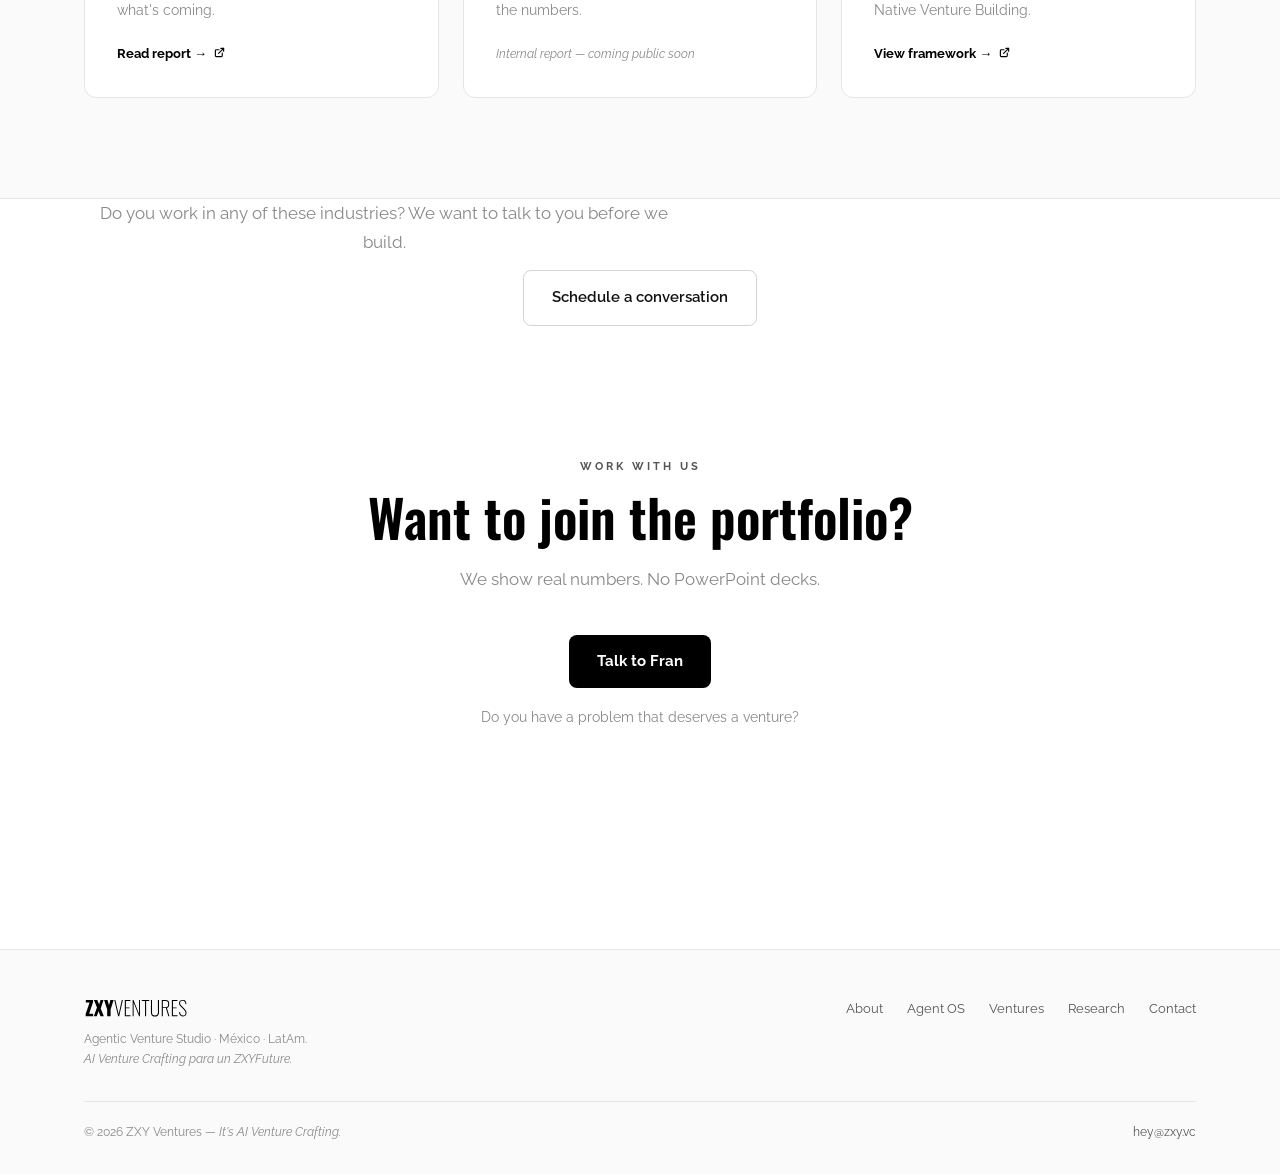
==== commit e2986e8e: "feat: add ZXY Agents venture card with detailed description and service model" ====
--- a/index.html
+++ b/index.html
@@ -269,6 +269,27 @@
         </div>
 
         <div class="venture-card fade-in fade-in-1">
+          <div class="venture-top">
+            <span class="venture-sector">AI Agents · Chief of Staff</span>
+            <span class="badge badge-live" role="status" data-es="OPERANDO" data-en="LIVE">OPERANDO</span>
+          </div>
+          <div class="venture-name">ZXY Agents</div>
+          <div class="venture-tagline" data-es="Tu Chief of Staff digital por WhatsApp" data-en="Your digital Chief of Staff on WhatsApp">Tu Chief of Staff digital por WhatsApp</div>
+          <div class="venture-block">
+            <div class="venture-block-label" data-es="Qué es" data-en="What it is">Qué es</div>
+            <p data-es="Agentes de IA personalizados para CEOs, founders y emprendedores. Cada cliente recibe su propio agente con personalidad, memoria persistente y skills configurados para su negocio — accesible vía WhatsApp como un asistente humano." data-en="Custom AI agents for CEOs, founders and entrepreneurs. Each client gets their own agent with personality, persistent memory and skills configured for their business — accessible via WhatsApp like a human assistant.">Agentes de IA personalizados para CEOs, founders y emprendedores. Cada cliente recibe su propio agente con personalidad, memoria persistente y skills configurados para su negocio — accesible vía WhatsApp como un asistente humano.</p>
+          </div>
+          <div class="venture-block venture-block-solution">
+            <div class="venture-block-label" data-es="Modelo" data-en="Model">Modelo</div>
+            <p data-es="Servicio llave en mano: nosotros configuramos, hosteamos y operamos el agente. Desde $199/mes. Unit economics con Gemma 4 (Apache 2.0) como modelo base — márgenes del 96%." data-en="Turnkey service: we configure, host and operate the agent. From $199/mo. Unit economics with Gemma 4 (Apache 2.0) as base model — 96% margins.">Servicio llave en mano: nosotros configuramos, hosteamos y operamos el agente. Desde $199/mes. Unit economics con Gemma 4 (Apache 2.0) como modelo base — márgenes del 96%.</p>
+          </div>
+          <div class="venture-footer">
+            <a href="https://agents.zxy.vc" target="_blank" rel="noopener" class="venture-link">agents.zxy.vc →</a>
+            <span class="venture-lab-note" data-es="Construido con nuestra experiencia operando Agent OS internamente" data-en="Built from our experience running Agent OS internally">Construido con nuestra experiencia operando Agent OS internamente</span>
+          </div>
+        </div>
+
+        <div class="venture-card fade-in fade-in-2">
           <div class="venture-top">
             <span class="venture-sector">FinTech · Contador AI</span>
             <span class="badge badge-building" role="status" data-es="EN DES" data-en="IN DEV">EN DES</span>
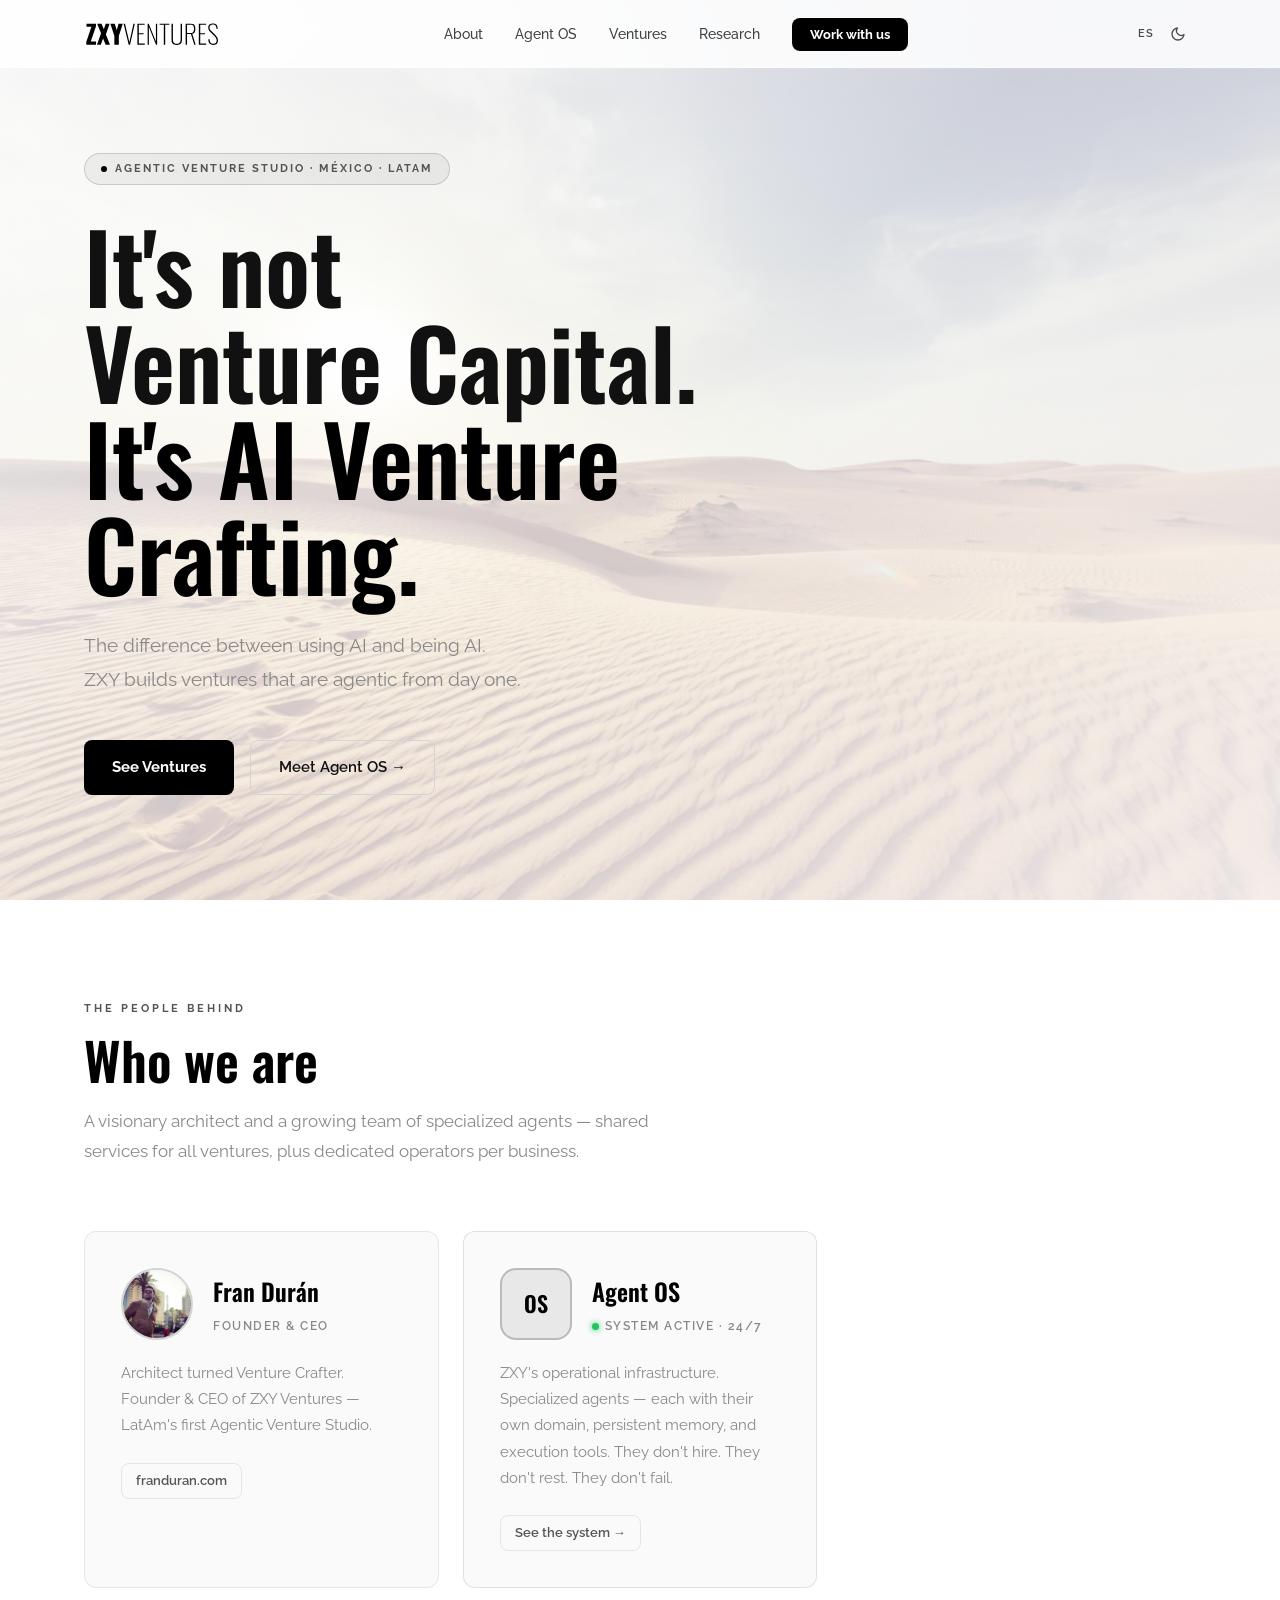
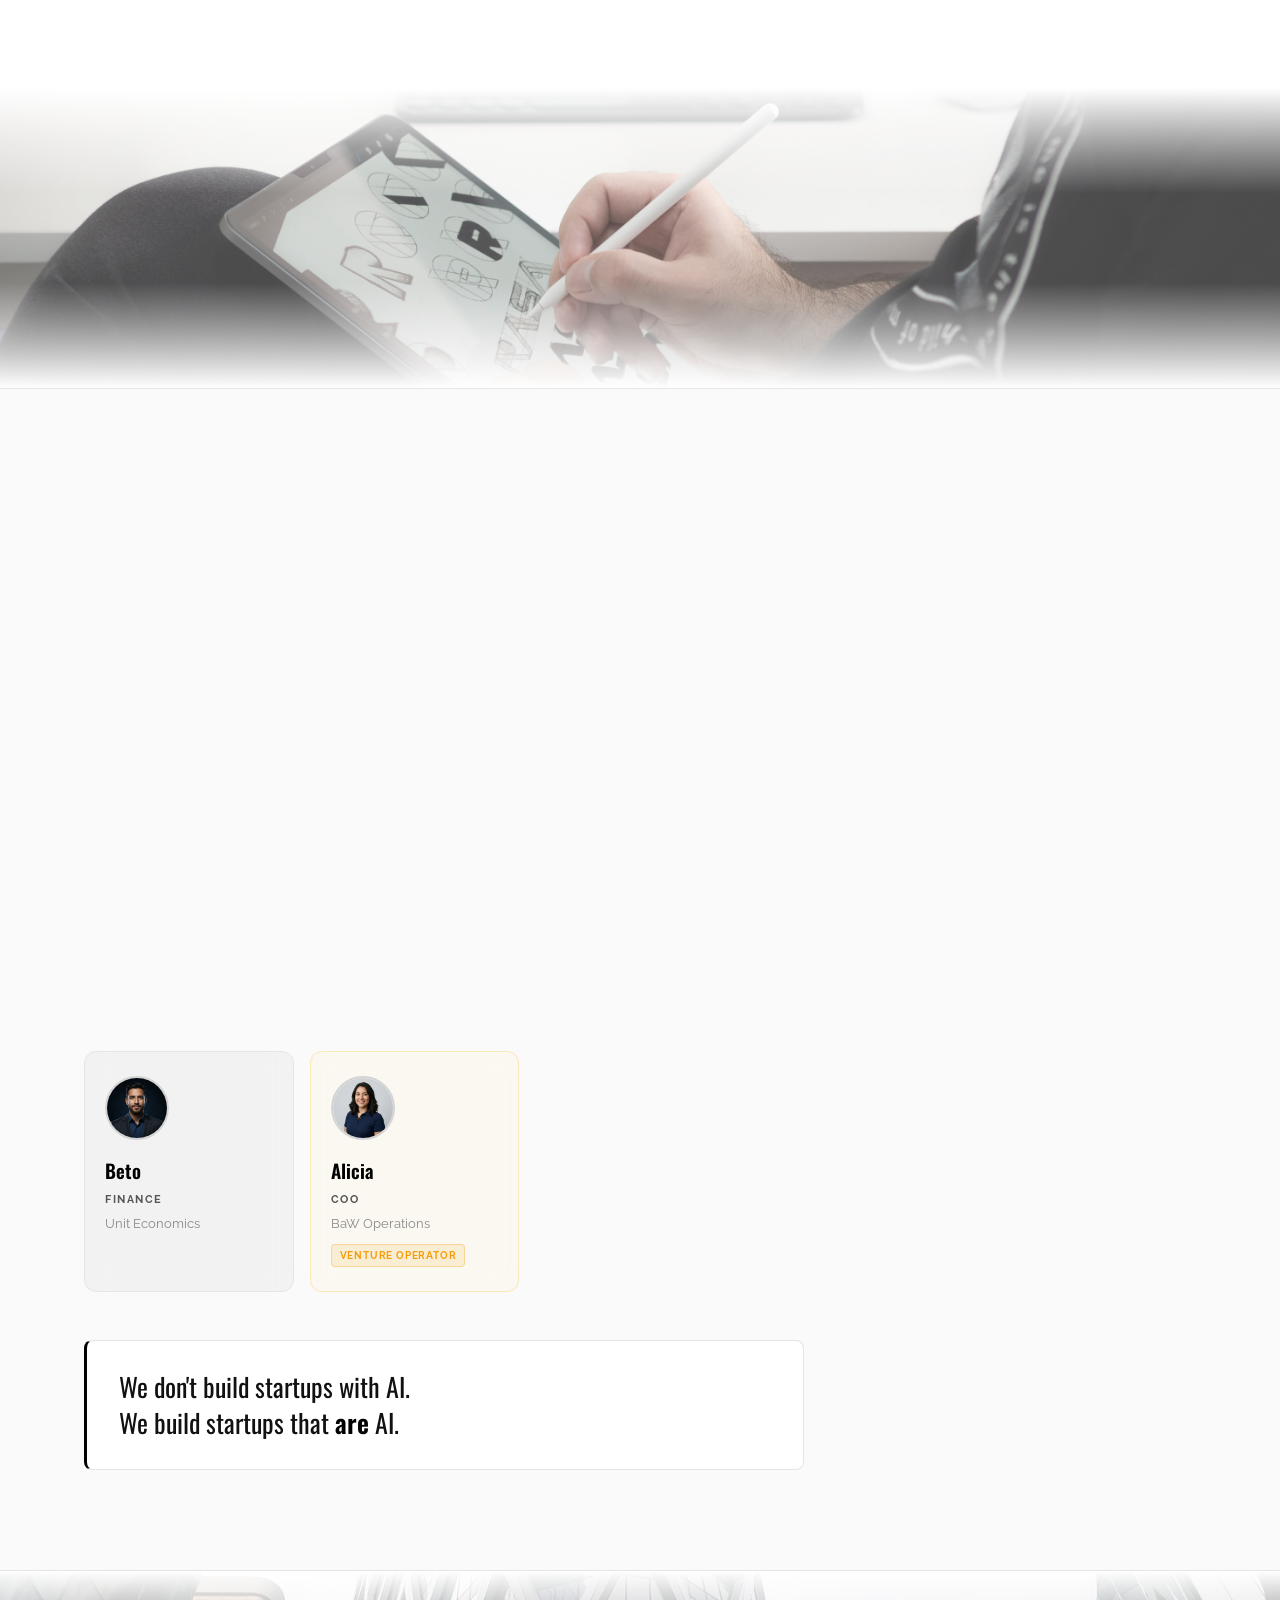
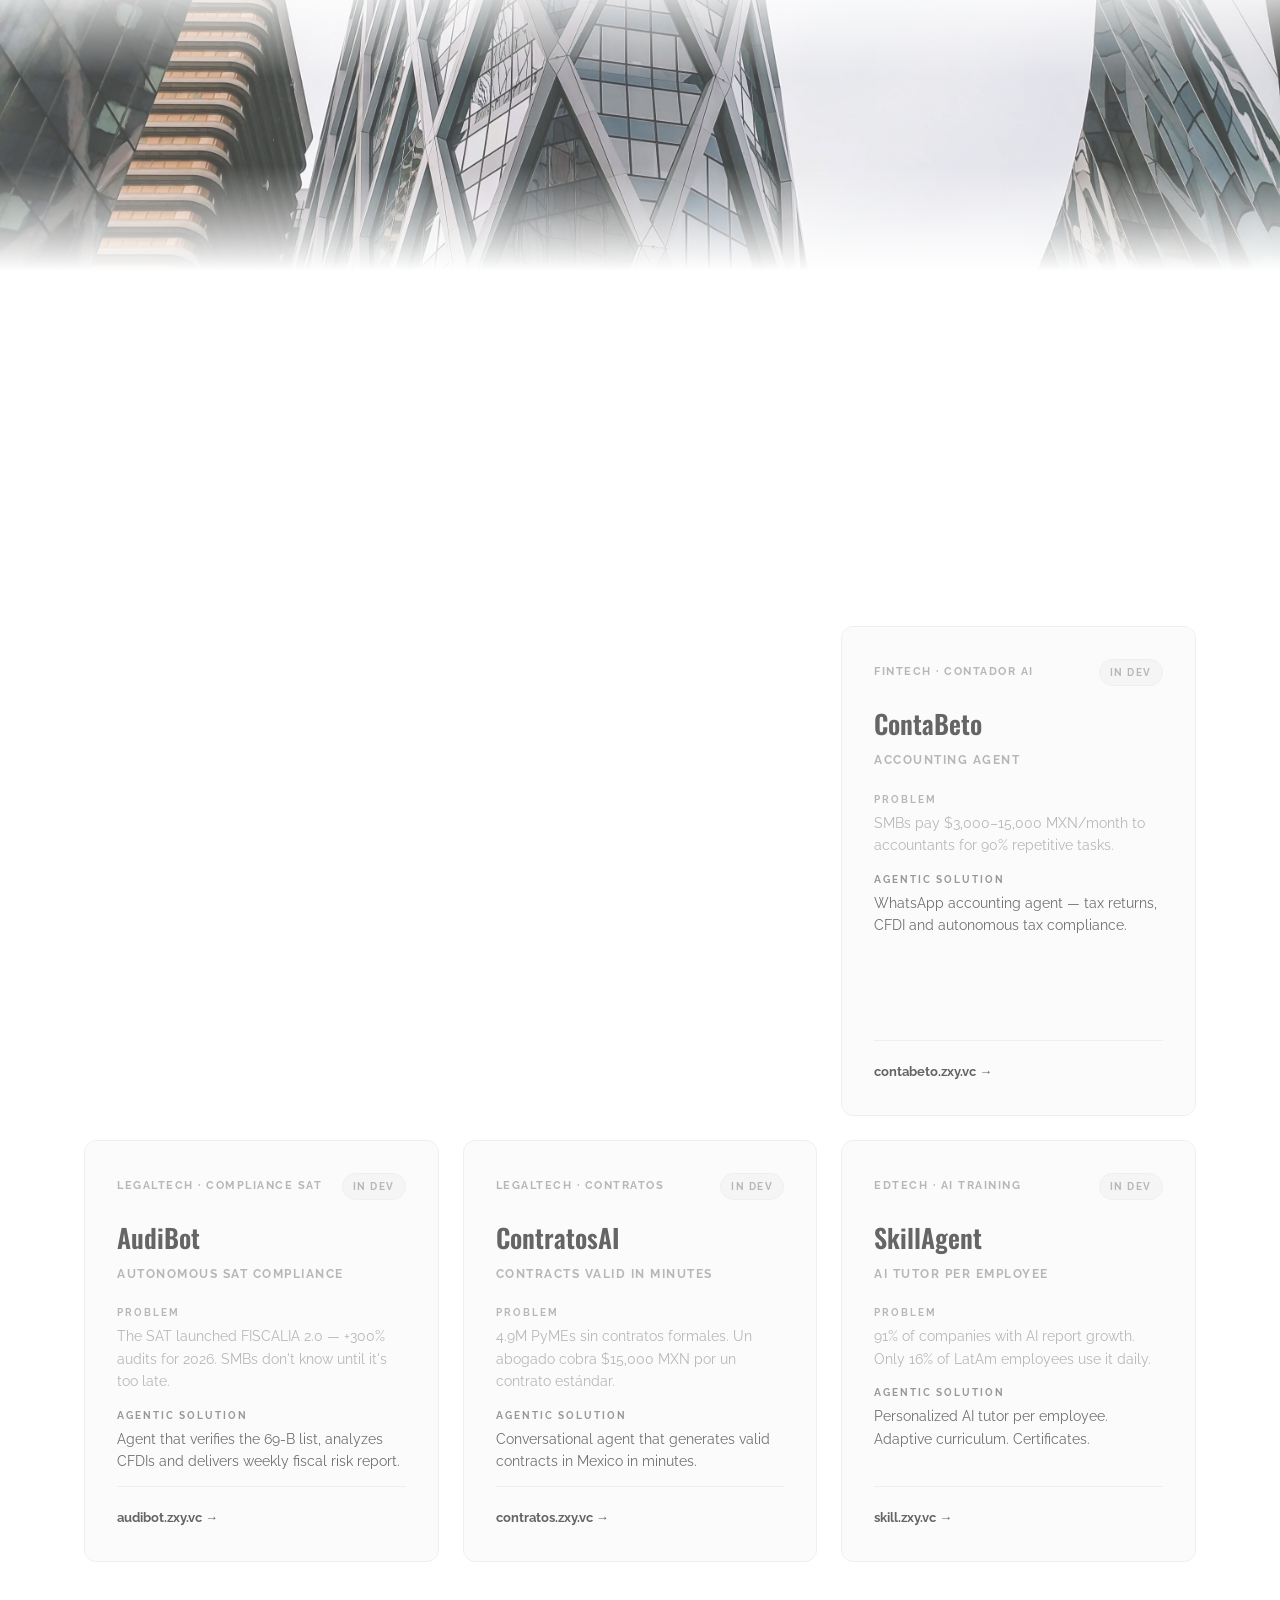
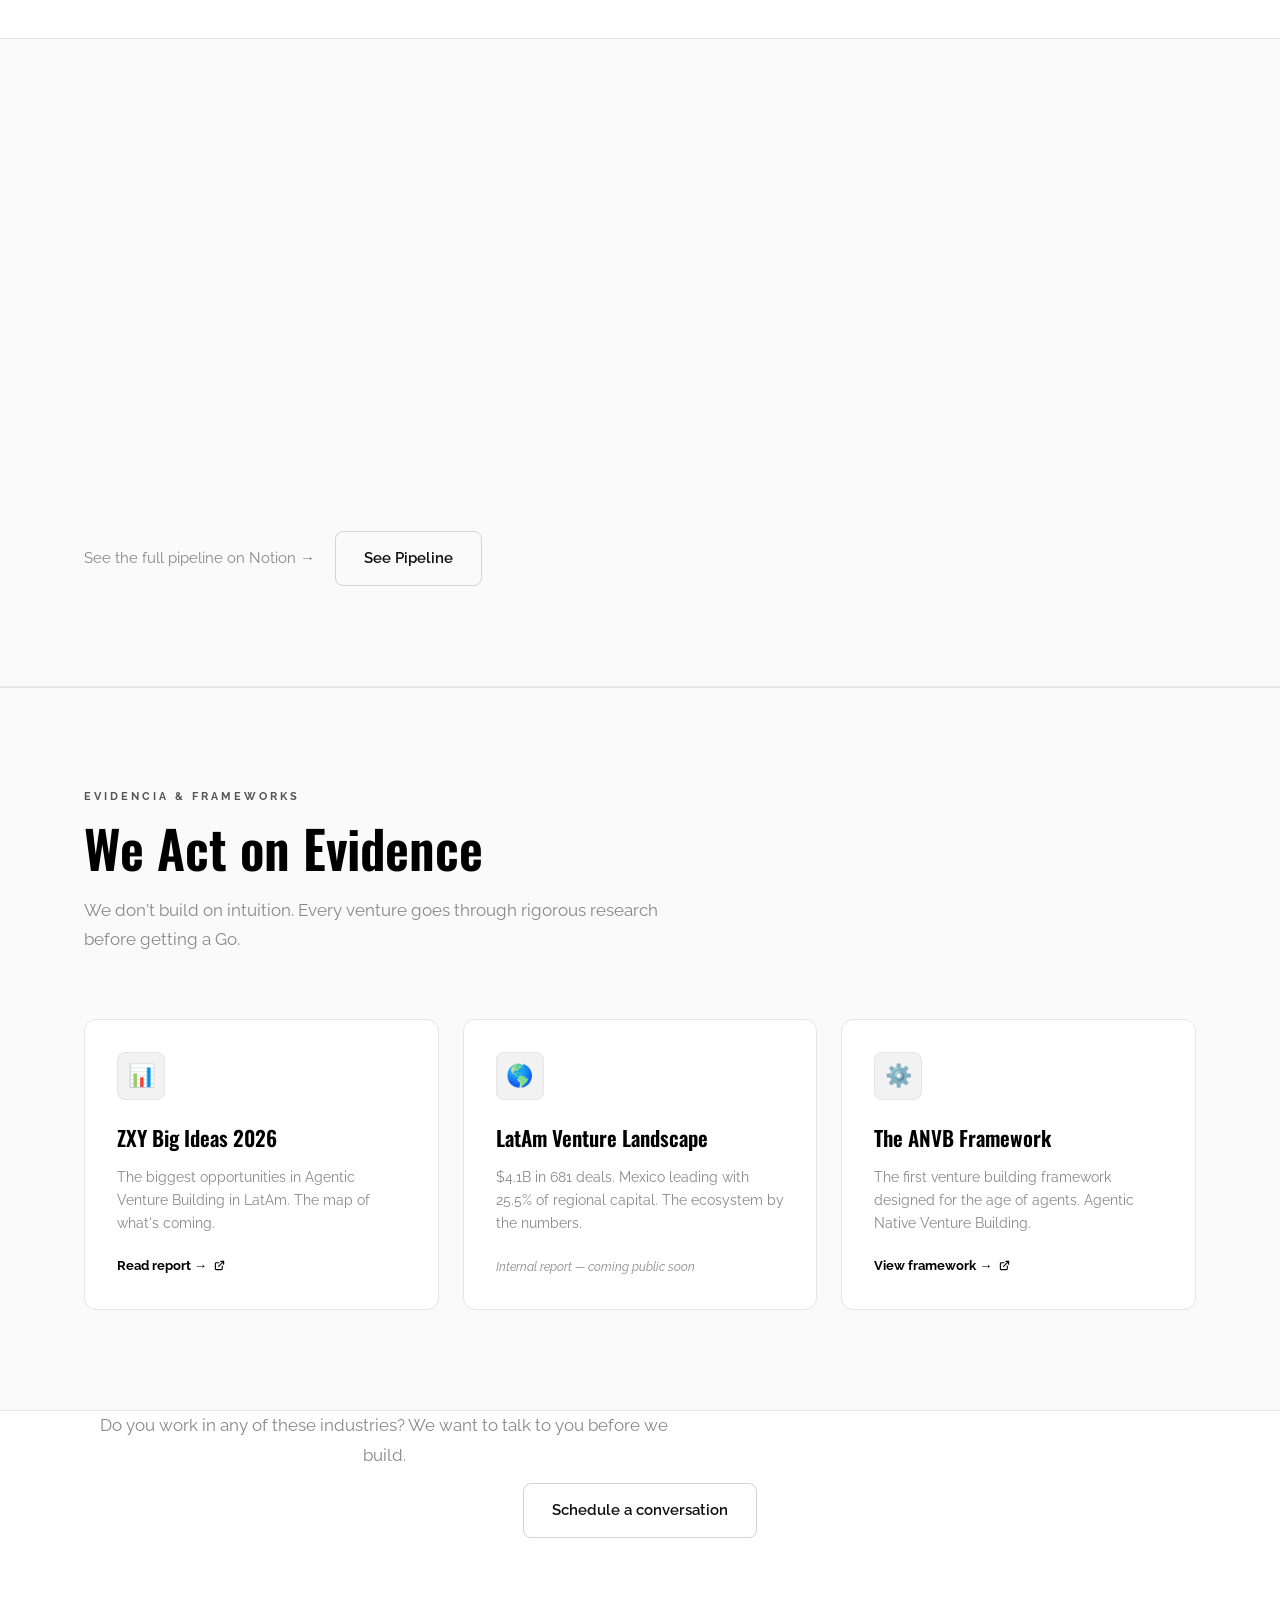
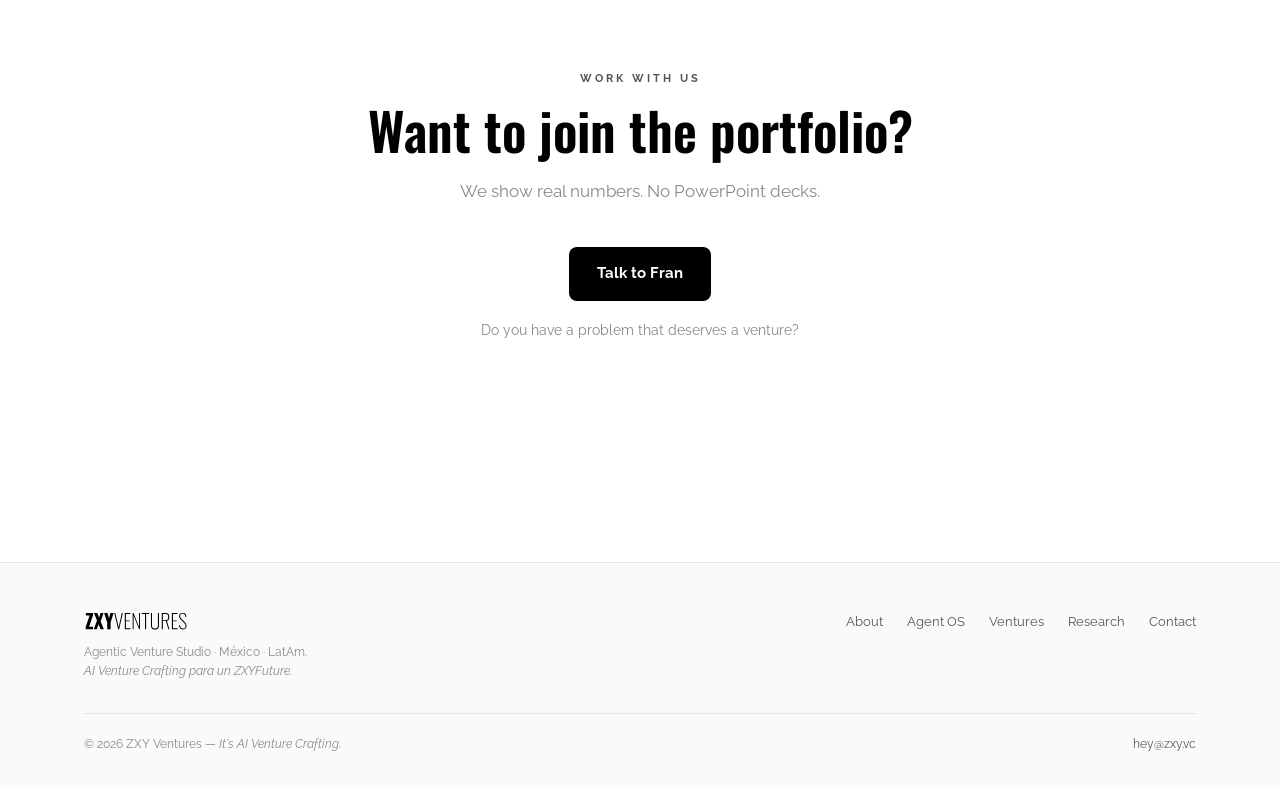
==== commit fa449b29: "ui: dim IN DEV cards, remove separator image, shorten ZXY Agents card Co-Authored-By: Claude Opus 4." ====
--- a/index.html
+++ b/index.html
@@ -277,11 +277,7 @@
           <div class="venture-tagline" data-es="Tu Chief of Staff digital por WhatsApp" data-en="Your digital Chief of Staff on WhatsApp">Tu Chief of Staff digital por WhatsApp</div>
           <div class="venture-block">
             <div class="venture-block-label" data-es="Qué es" data-en="What it is">Qué es</div>
-            <p data-es="Agentes de IA personalizados para CEOs, founders y emprendedores. Cada cliente recibe su propio agente con personalidad, memoria persistente y skills configurados para su negocio — accesible vía WhatsApp como un asistente humano." data-en="Custom AI agents for CEOs, founders and entrepreneurs. Each client gets their own agent with personality, persistent memory and skills configured for their business — accessible via WhatsApp like a human assistant.">Agentes de IA personalizados para CEOs, founders y emprendedores. Cada cliente recibe su propio agente con personalidad, memoria persistente y skills configurados para su negocio — accesible vía WhatsApp como un asistente humano.</p>
-          </div>
-          <div class="venture-block venture-block-solution">
-            <div class="venture-block-label" data-es="Modelo" data-en="Model">Modelo</div>
-            <p data-es="Servicio llave en mano: nosotros configuramos, hosteamos y operamos el agente. Desde $199/mes. Unit economics con Gemma 4 (Apache 2.0) como modelo base — márgenes del 96%." data-en="Turnkey service: we configure, host and operate the agent. From $199/mo. Unit economics with Gemma 4 (Apache 2.0) as base model — 96% margins.">Servicio llave en mano: nosotros configuramos, hosteamos y operamos el agente. Desde $199/mes. Unit economics con Gemma 4 (Apache 2.0) como modelo base — márgenes del 96%.</p>
+            <p data-es="Agentes de IA personalizados para CEOs y founders. Tu propio agente con personalidad y memoria, accesible vía WhatsApp. Desde $199/mes." data-en="Custom AI agents for CEOs and founders. Your own agent with personality and memory, accessible via WhatsApp. From $199/mo.">Agentes de IA personalizados para CEOs y founders. Tu propio agente con personalidad y memoria, accesible vía WhatsApp. Desde $199/mes.</p>
           </div>
           <div class="venture-footer">
             <a href="https://agents.zxy.vc" target="_blank" rel="noopener" class="venture-link">agents.zxy.vc →</a>
@@ -413,11 +409,6 @@
       </div>
     </div>
   </section>
-
-  <!-- SEPARATOR -->
-  <div class="separator" style="background-image:url('assets/Pictures/faizur-rehman-pHPzdEHN6Os-unsplash.webp')">
-    <div class="separator-overlay"></div>
-  </div>
 
   <!-- RESEARCH -->
   <section id="research" class="section section-alt">
--- a/style.css
+++ b/style.css
@@ -620,6 +620,13 @@
   opacity: 0;
   transition: opacity 0.3s;
 }
+.venture-card:has(.badge-building) {
+  opacity: 0.6;
+  transition: opacity 0.35s ease, border-color 0.3s, transform 0.3s, box-shadow 0.3s;
+}
+.venture-card:has(.badge-building):hover {
+  opacity: 1;
+}
 .venture-card:hover {
   border-color: var(--border2);
   transform: translateY(-4px);
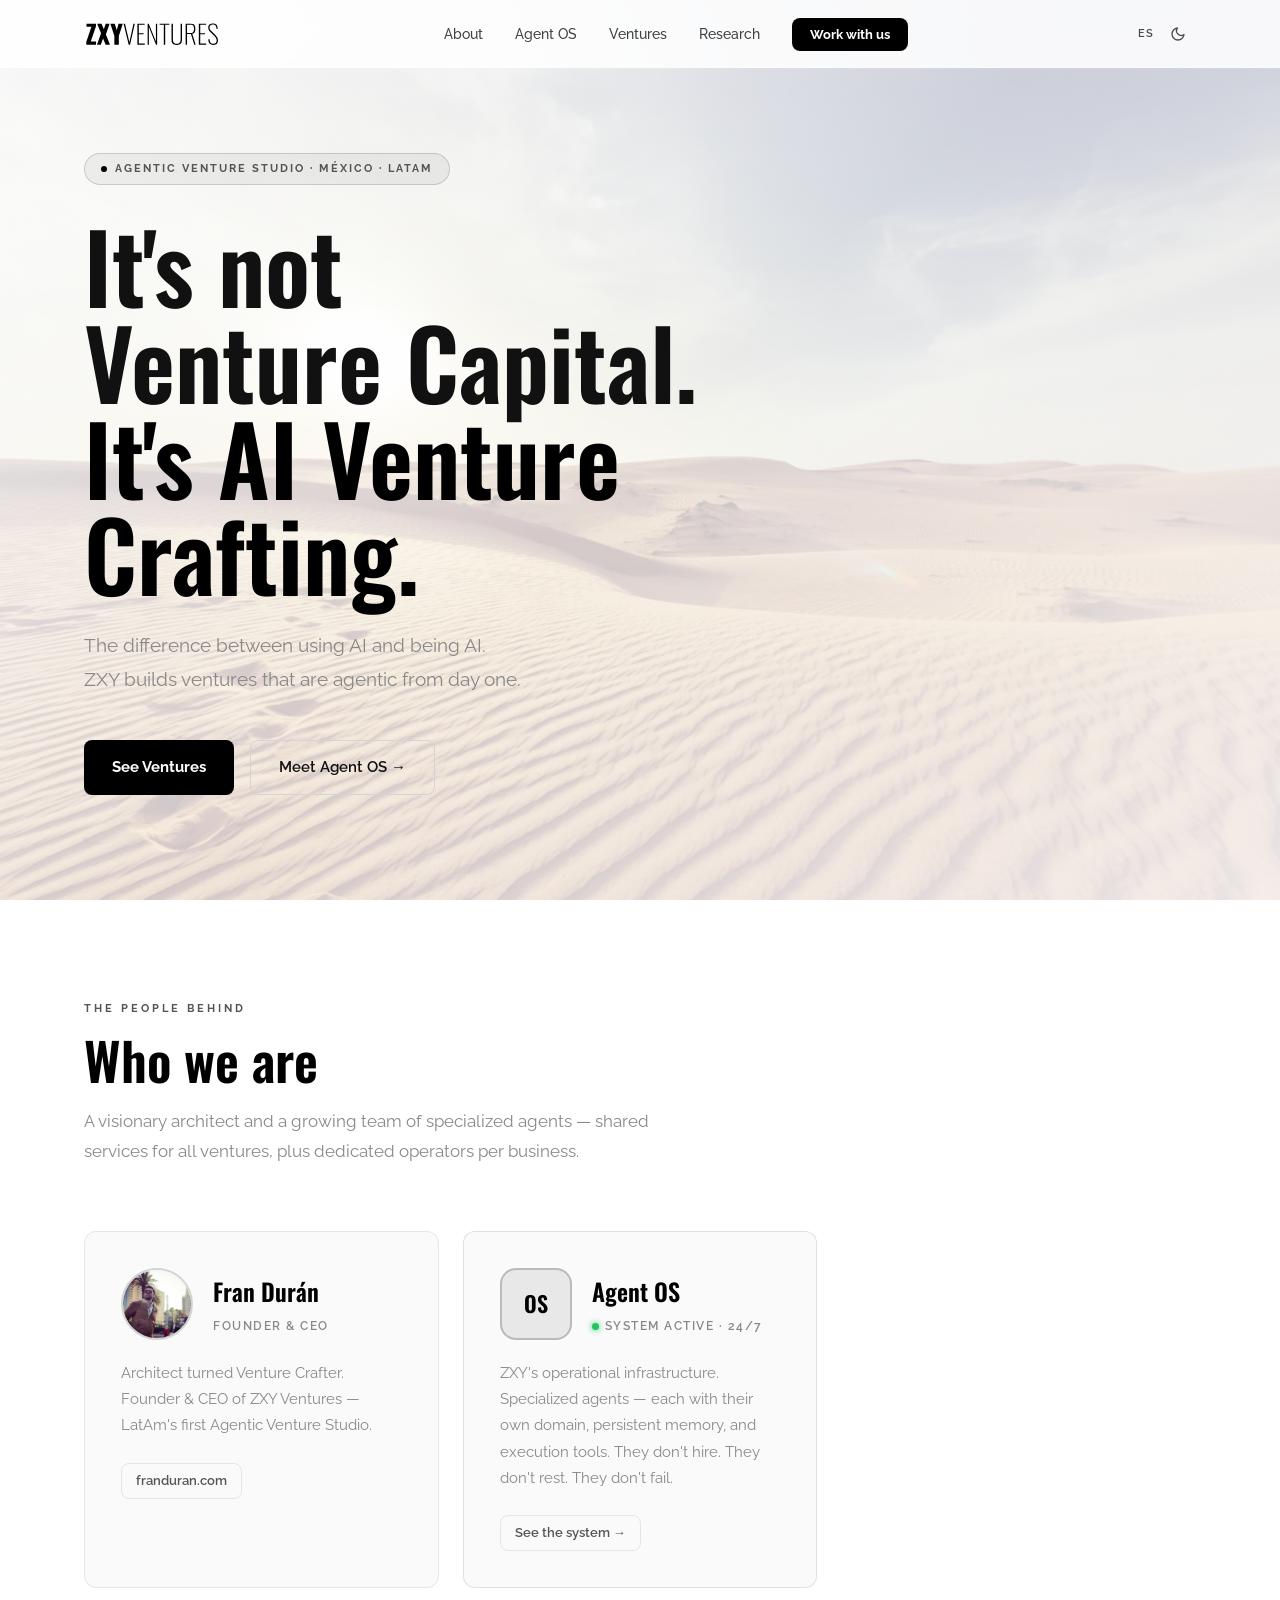
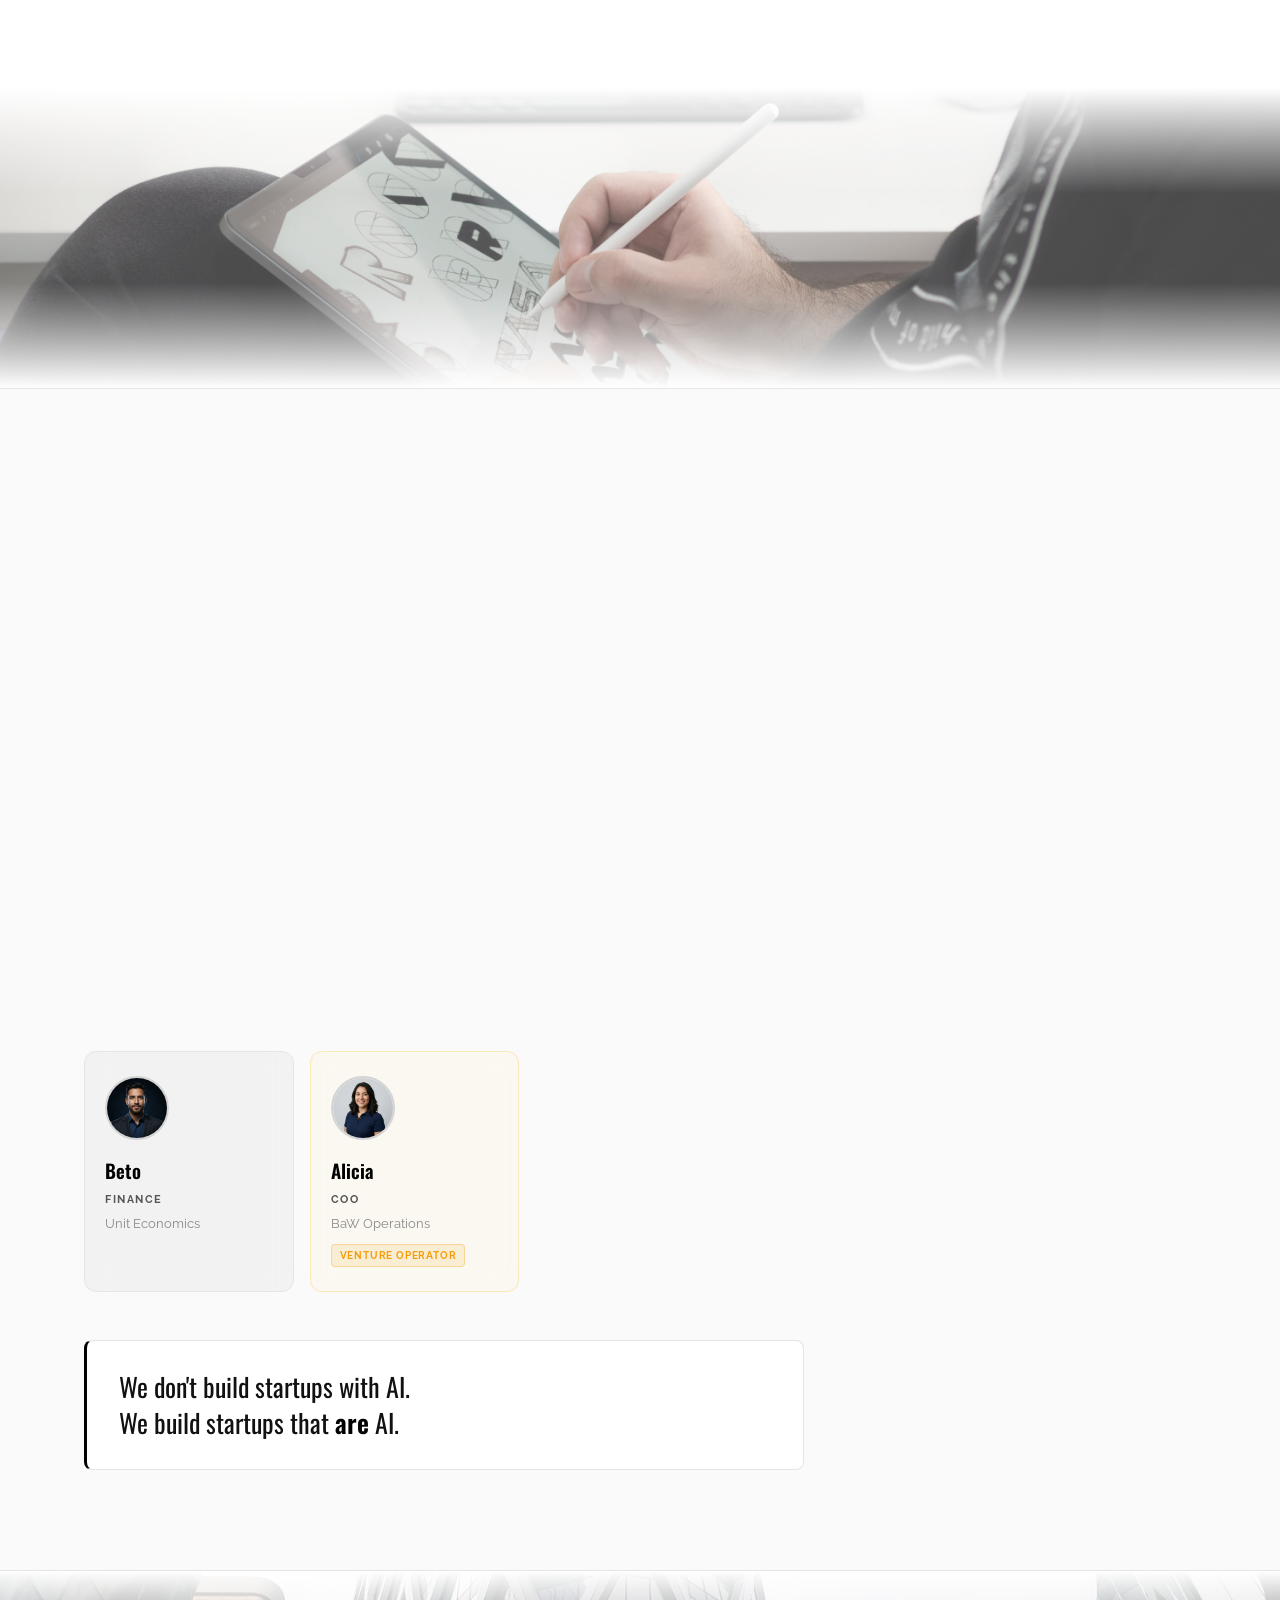
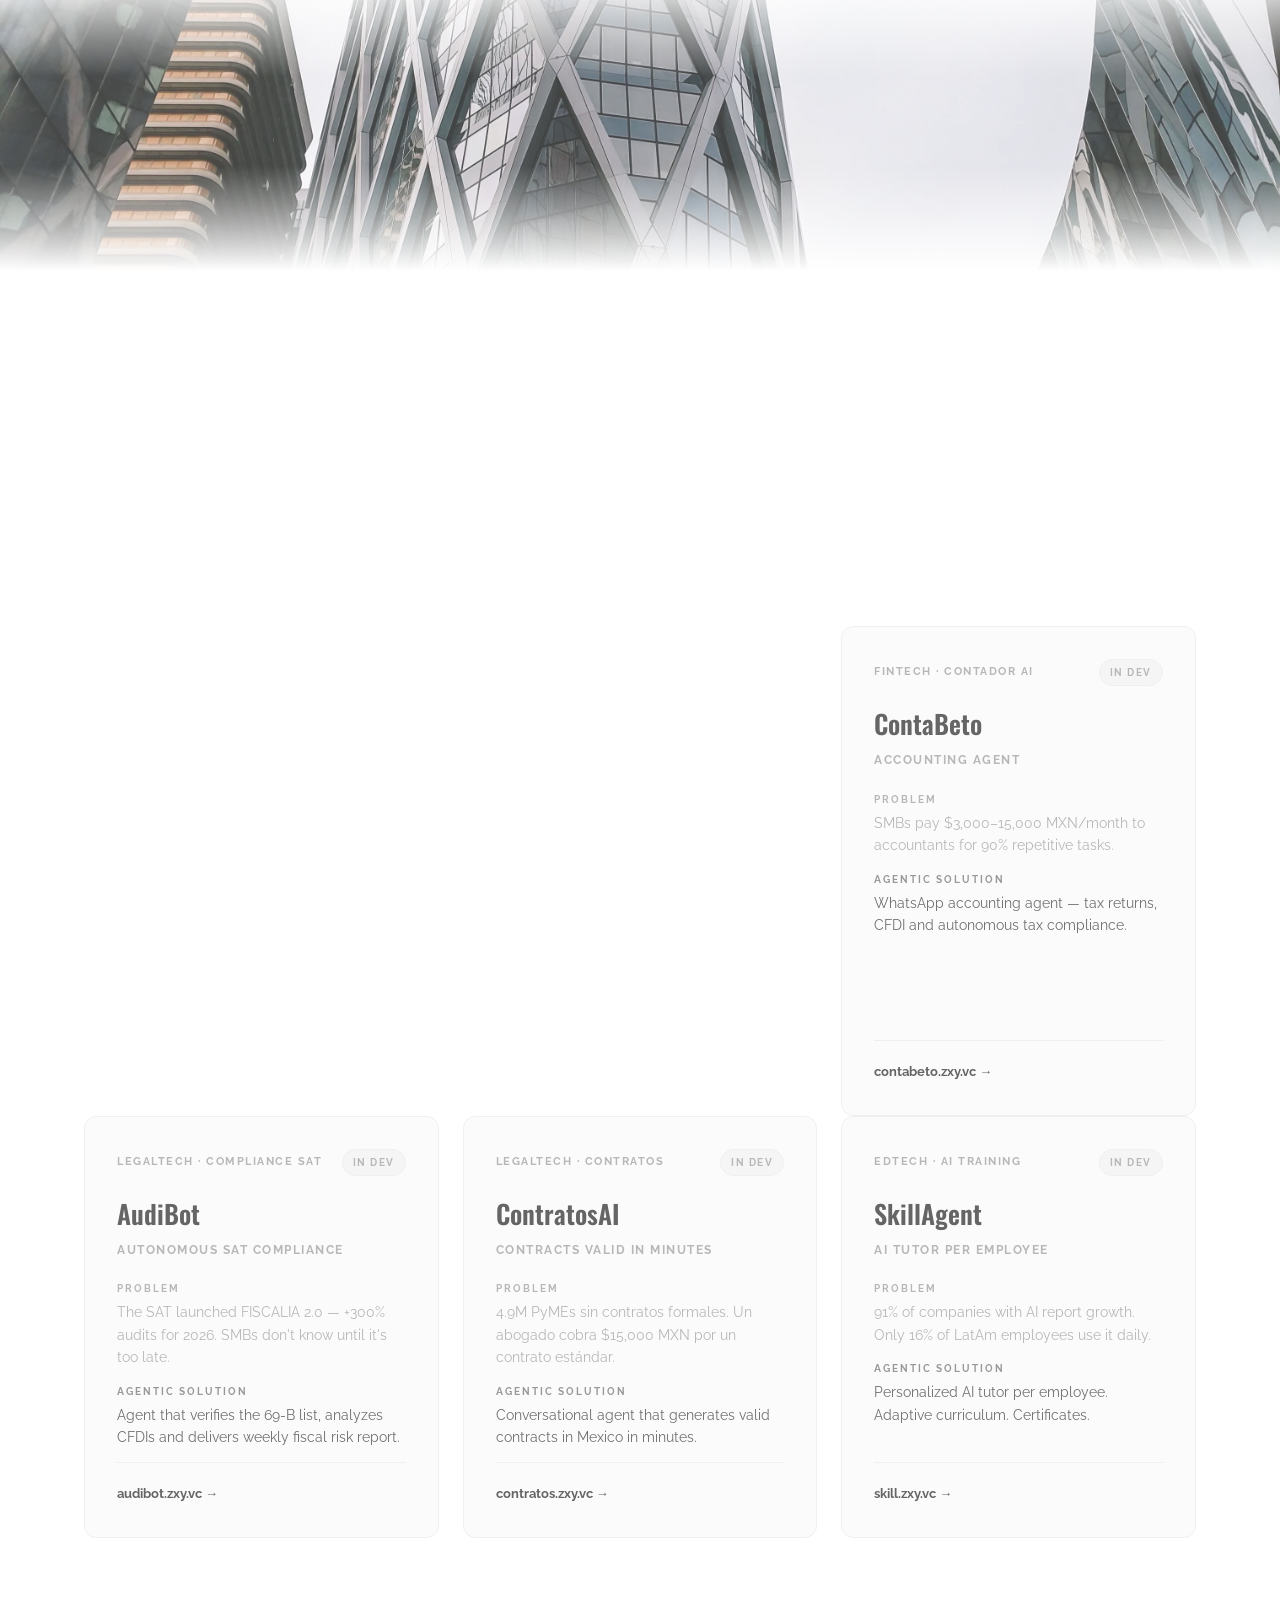
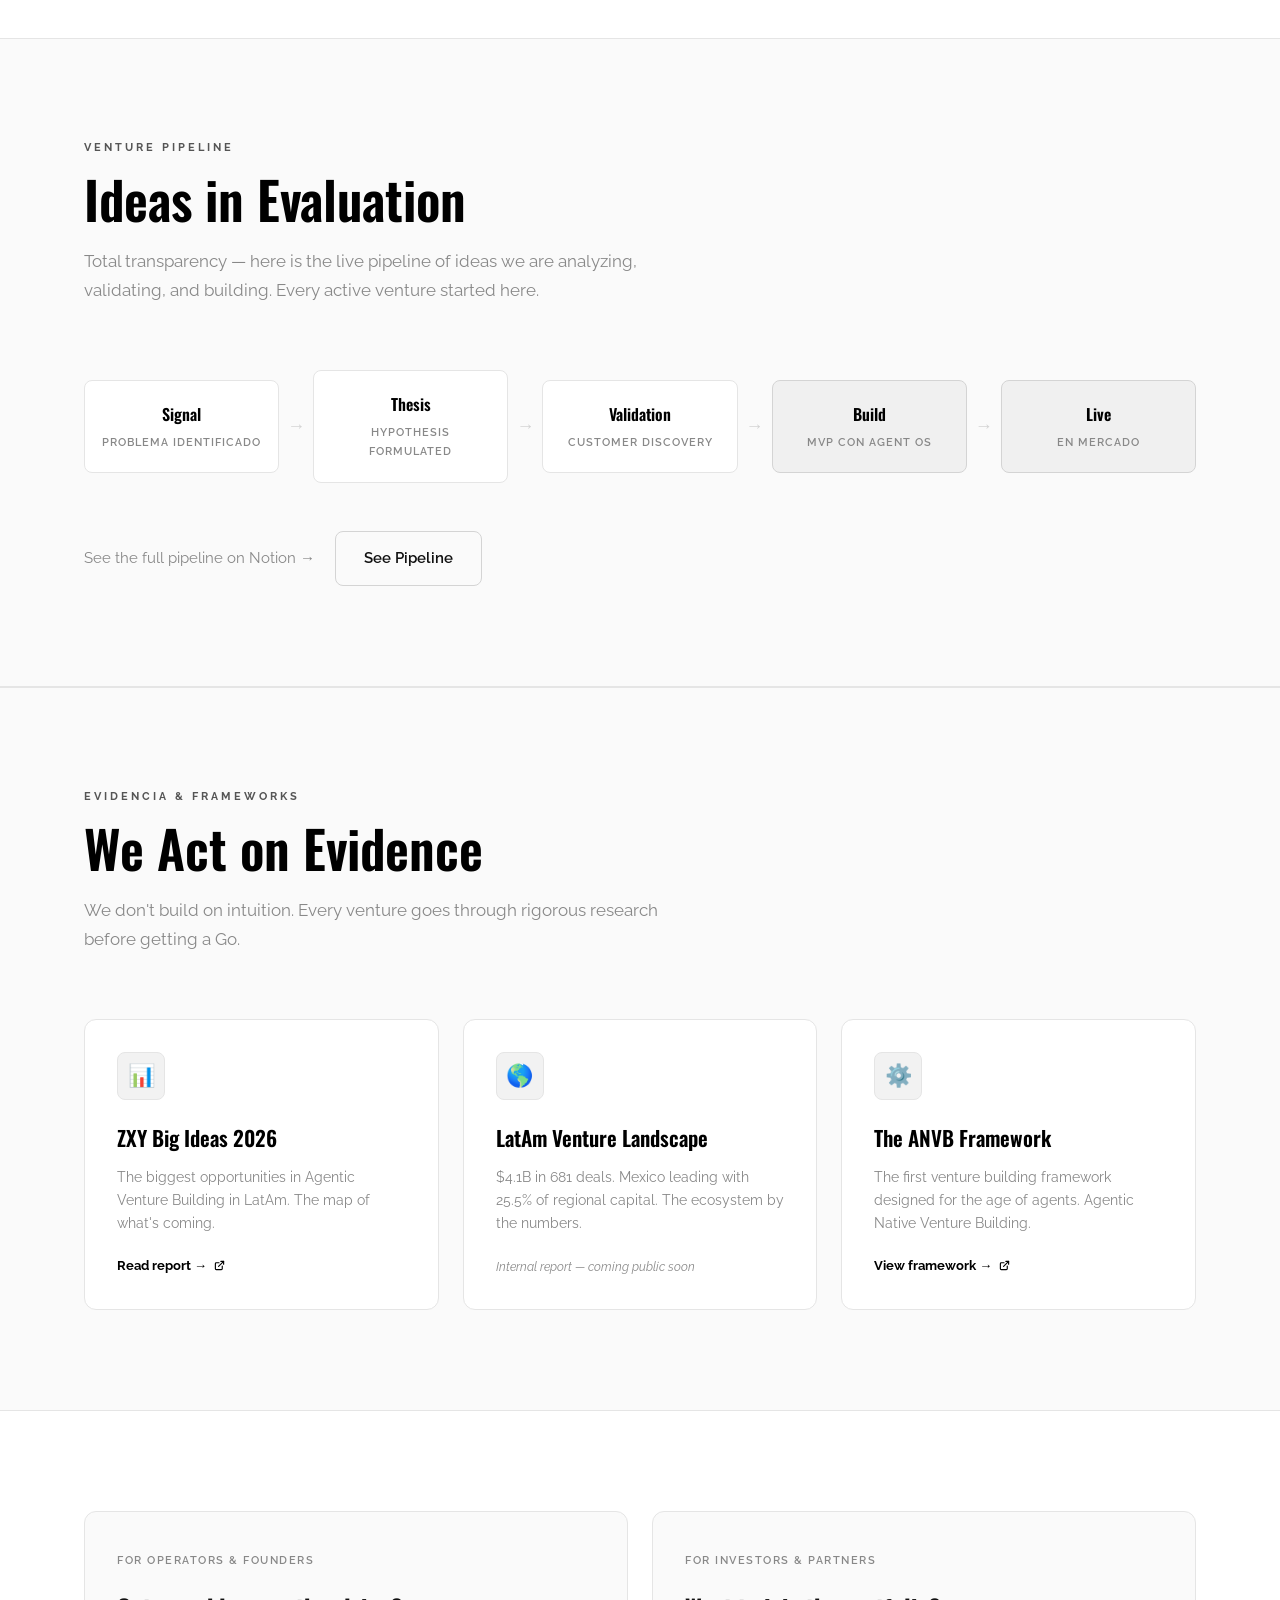
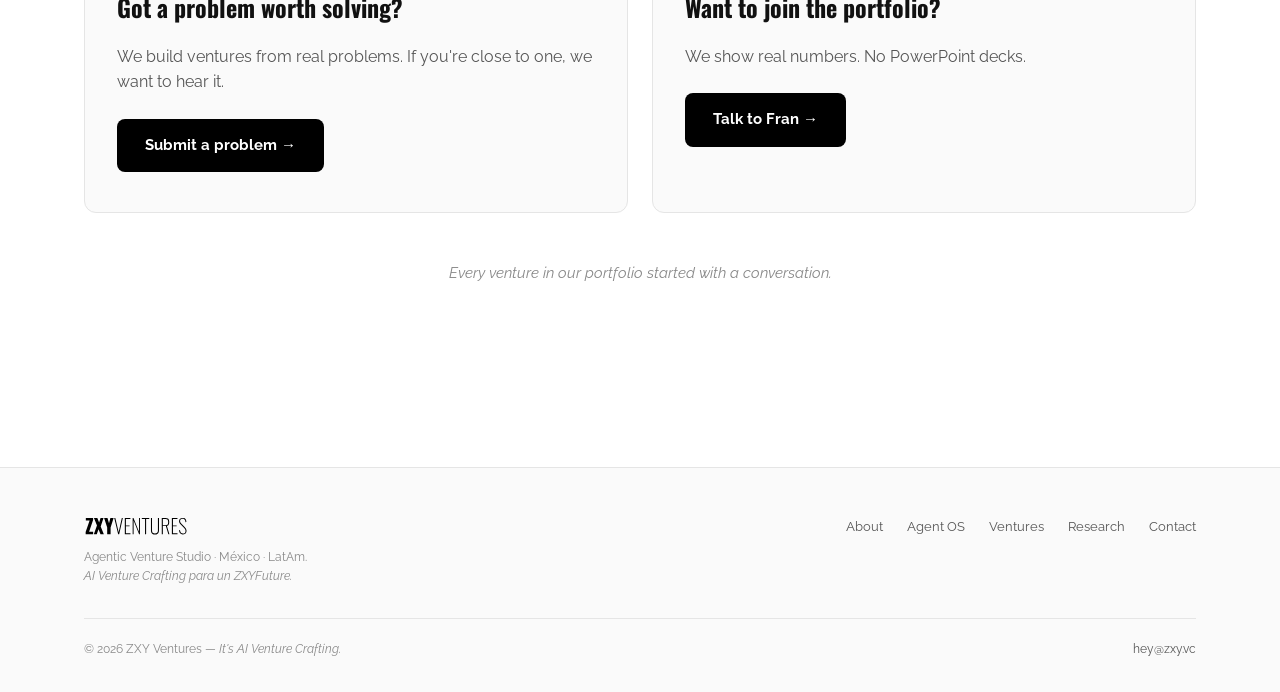
==== commit 6b98ddec: "ui: redesign CTA section — two-column layout for operators and investors Co-Authored-By: Claude Opus" ====
--- a/index.html
+++ b/index.html
@@ -441,24 +441,24 @@
     </div>
   </section>
 
-  <!-- RESEARCH CTA -->
-  <div class="container" style="padding-bottom:32px;text-align:center;">
-    <p class="section-sub fade-in" data-es="¿Trabajas en alguna de estas industrias? Queremos hablar contigo antes de construir." data-en="Do you work in any of these industries? We want to talk to you before we build.">¿Trabajas en alguna de estas industrias? Queremos hablar contigo antes de construir.</p>
-    <a href="mailto:hey@zxy.vc" class="btn-secondary fade-in" style="margin-top:12px;display:inline-block;" data-es="Agendar conversación" data-en="Schedule a conversation">Agendar conversación</a>
-  </div>
-
-  <!-- CONTACTO -->
-  <section id="contacto" class="section">
-    <div class="container">
-      <div class="contacto-inner">
-        <div class="section-label fade-in" data-es="Trabaja con nosotros" data-en="Work with us">Trabaja con nosotros</div>
-        <h2 class="section-title fade-in" data-es="¿Quieres entrar al portafolio?" data-en="Want to join the portfolio?">¿Quieres entrar al portafolio?</h2>
-        <p class="section-sub fade-in" data-es="Mostramos números reales. No decks de PowerPoint." data-en="We show real numbers. No PowerPoint decks.">Mostramos números reales. No decks de PowerPoint.</p>
-        <div class="contact-ctas fade-in">
-          <a href="mailto:hey@zxy.vc" class="btn-primary" data-es="Habla con Fran" data-en="Talk to Fran">Habla con Fran</a>
-        </div>
-        <p class="section-sub fade-in" style="margin-top:16px;font-size:0.9em;" data-es="¿Tienes un problema que merece un venture?" data-en="Do you have a problem that deserves a venture?">¿Tienes un problema que merece un venture? <a href="#ventures" style="color:var(--accent);text-decoration:none;" data-es="Encuentra tu venture →" data-en="Find your venture →">Encuentra tu venture →</a></p>
-      </div>
+  <!-- CTA FINAL -->
+  <section id="contacto" class="section cta-final">
+    <div class="container">
+      <div class="cta-grid fade-in">
+        <div class="cta-card">
+          <span class="cta-label" data-es="PARA OPERADORES Y FOUNDERS" data-en="FOR OPERATORS & FOUNDERS">PARA OPERADORES Y FOUNDERS</span>
+          <h3 class="cta-heading" data-es="¿Tienes un problema que vale la pena resolver?" data-en="Got a problem worth solving?">¿Tienes un problema que vale la pena resolver?</h3>
+          <p class="cta-desc" data-es="Construimos ventures a partir de problemas reales. Si estás cerca de uno, queremos escucharlo." data-en="We build ventures from real problems. If you're close to one, we want to hear it.">Construimos ventures a partir de problemas reales. Si estás cerca de uno, queremos escucharlo.</p>
+          <a href="mailto:hey@zxy.vc" class="btn-primary" data-es="Enviar un problema →" data-en="Submit a problem →">Enviar un problema →</a>
+        </div>
+        <div class="cta-card">
+          <span class="cta-label" data-es="PARA INVERSORES Y PARTNERS" data-en="FOR INVESTORS & PARTNERS">PARA INVERSORES Y PARTNERS</span>
+          <h3 class="cta-heading" data-es="¿Quieres entrar al portafolio?" data-en="Want to join the portfolio?">¿Quieres entrar al portafolio?</h3>
+          <p class="cta-desc" data-es="Mostramos números reales. No decks de PowerPoint." data-en="We show real numbers. No PowerPoint decks.">Mostramos números reales. No decks de PowerPoint.</p>
+          <a href="mailto:hey@zxy.vc" class="btn-primary" data-es="Habla con Fran →" data-en="Talk to Fran →">Habla con Fran →</a>
+        </div>
+      </div>
+      <p class="cta-closing fade-in" data-es="Cada venture en nuestro portafolio empezó con una conversación." data-en="Every venture in our portfolio started with a conversation.">Cada venture en nuestro portafolio empezó con una conversación.</p>
     </div>
   </section>
 
--- a/style.css
+++ b/style.css
@@ -790,18 +790,53 @@
   font-style: italic;
 }
 
-/* ── CONTACTO ── */
-.contacto-inner {
-  max-width: 640px;
-  margin: 0 auto;
+/* ── CTA FINAL ── */
+.cta-grid {
+  display: grid;
+  grid-template-columns: 1fr 1fr;
+  gap: 24px;
+}
+.cta-card {
+  background: var(--bg2);
+  border: 1px solid var(--border);
+  border-radius: var(--radius);
+  padding: 40px 32px;
+  display: flex;
+  flex-direction: column;
+  gap: 16px;
+}
+.cta-label {
+  font-size: 11px;
+  font-weight: 600;
+  letter-spacing: 1.5px;
+  text-transform: uppercase;
+  color: var(--muted);
+}
+.cta-heading {
+  font-family: var(--font-h);
+  font-size: 1.5rem;
+  font-weight: 700;
+  color: var(--text);
+  margin: 0;
+}
+.cta-desc {
+  color: var(--text2);
+  line-height: 1.6;
+  margin: 0;
+}
+.cta-card .btn-primary {
+  align-self: flex-start;
+  margin-top: 8px;
+}
+.cta-closing {
   text-align: center;
-}
-.contacto-inner .section-sub { margin: 0 auto 40px; }
-.contact-ctas {
-  display: flex;
-  gap: 16px;
-  justify-content: center;
-  flex-wrap: wrap;
+  color: var(--muted);
+  font-style: italic;
+  margin-top: 48px;
+  font-size: 0.95rem;
+}
+@media (max-width: 768px) {
+  .cta-grid { grid-template-columns: 1fr; }
 }
 
 /* ── FOOTER ── */
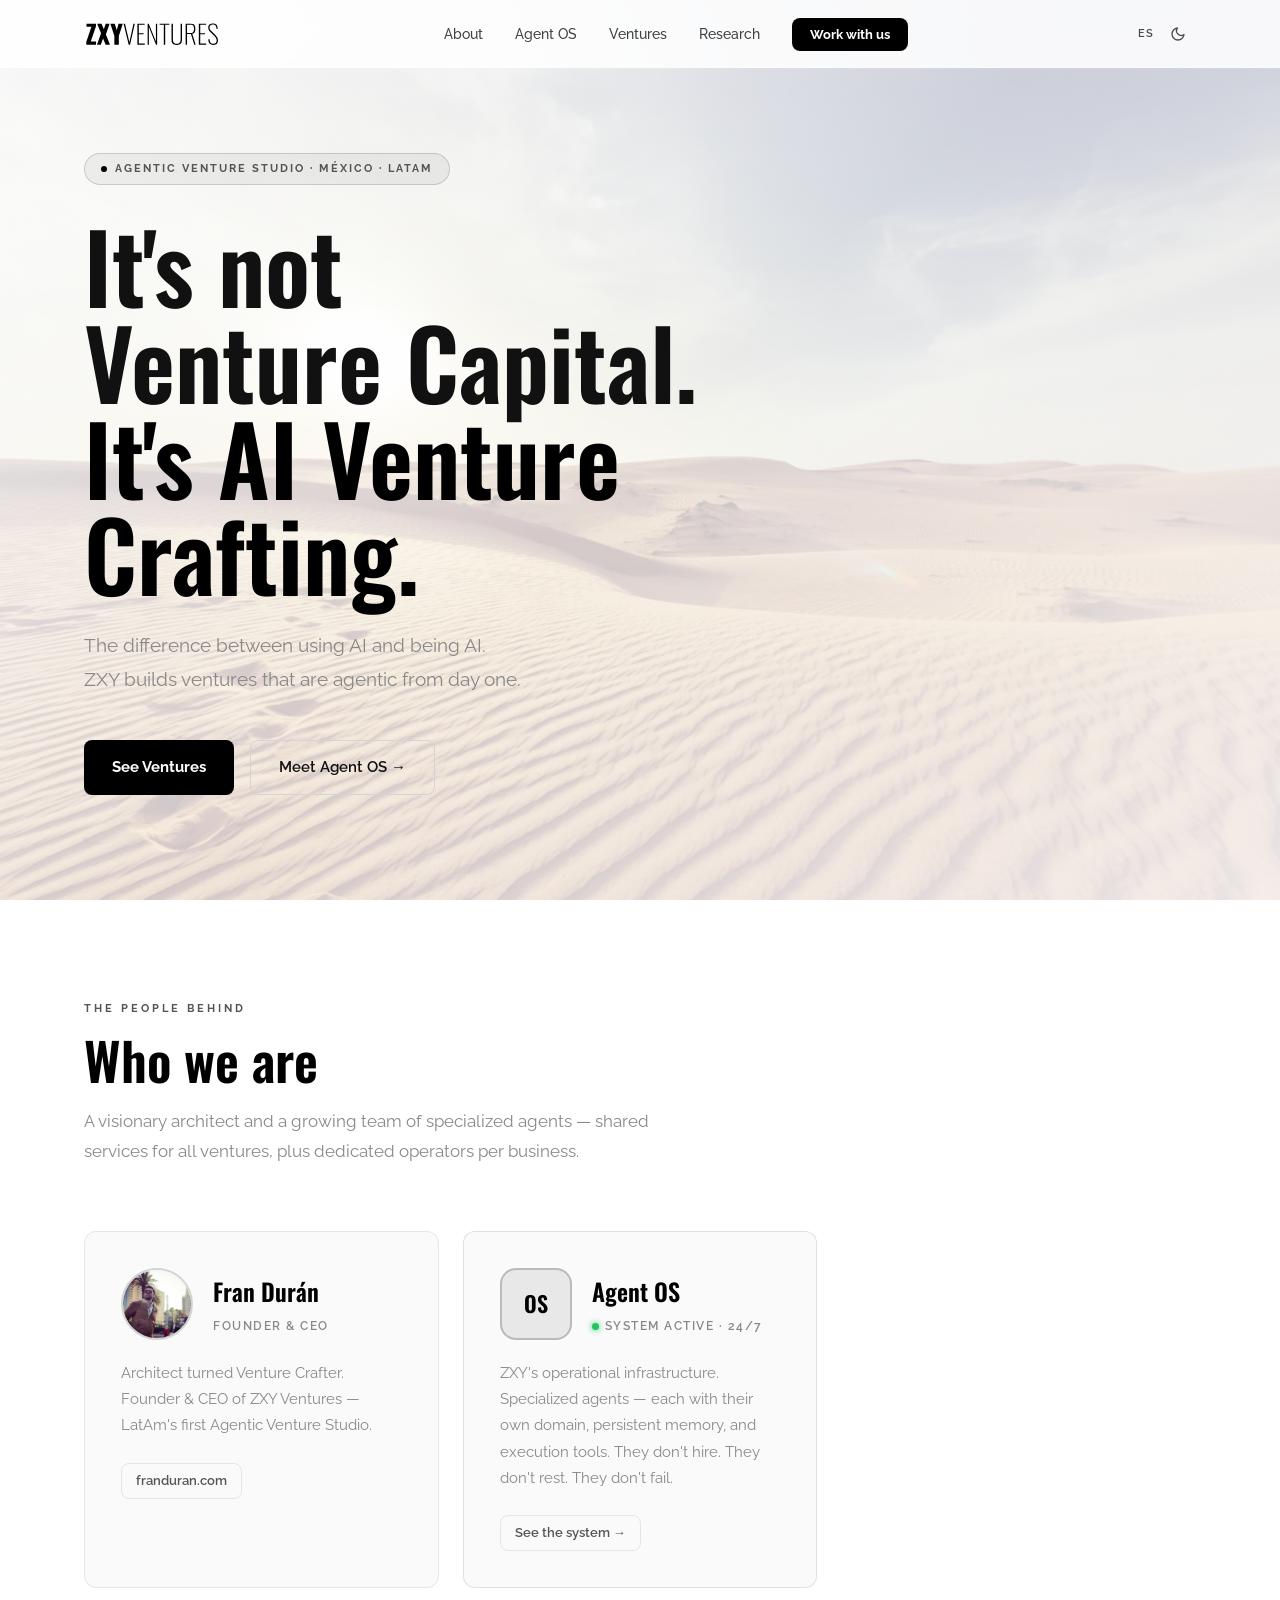
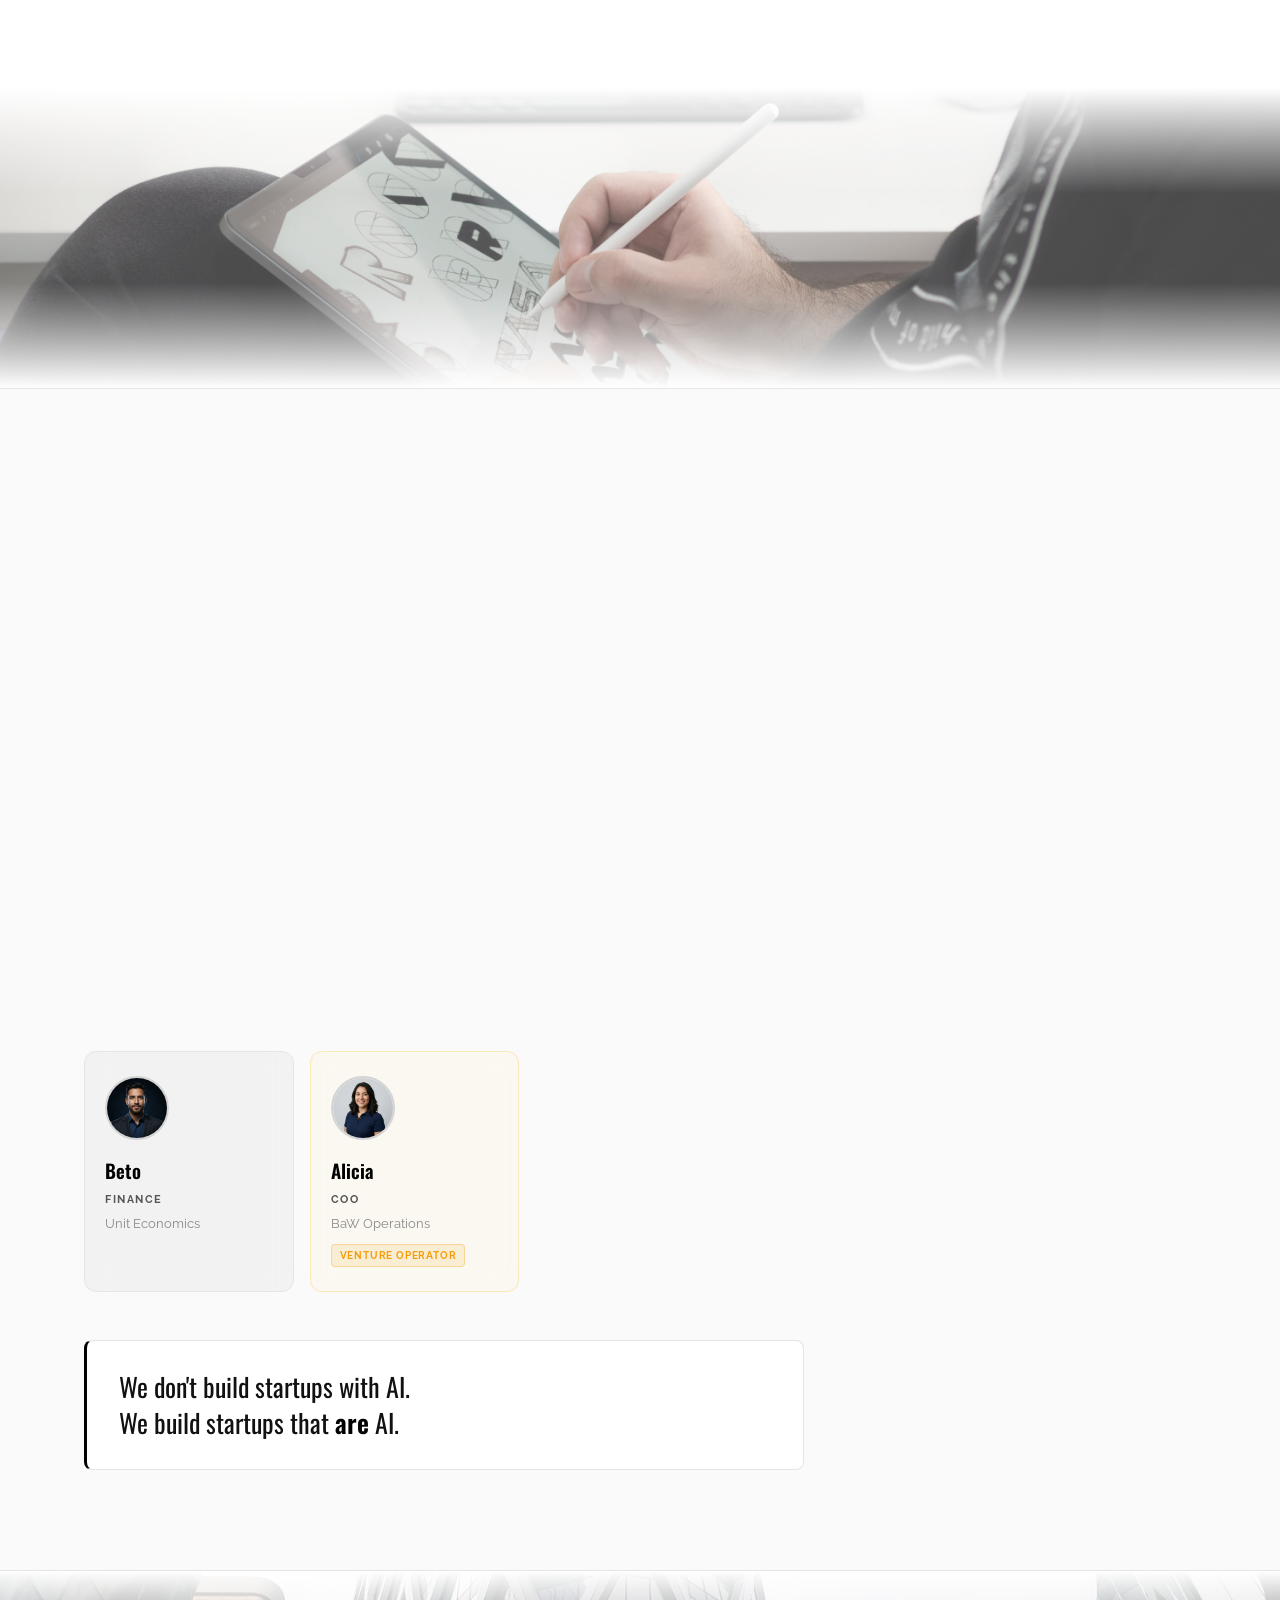
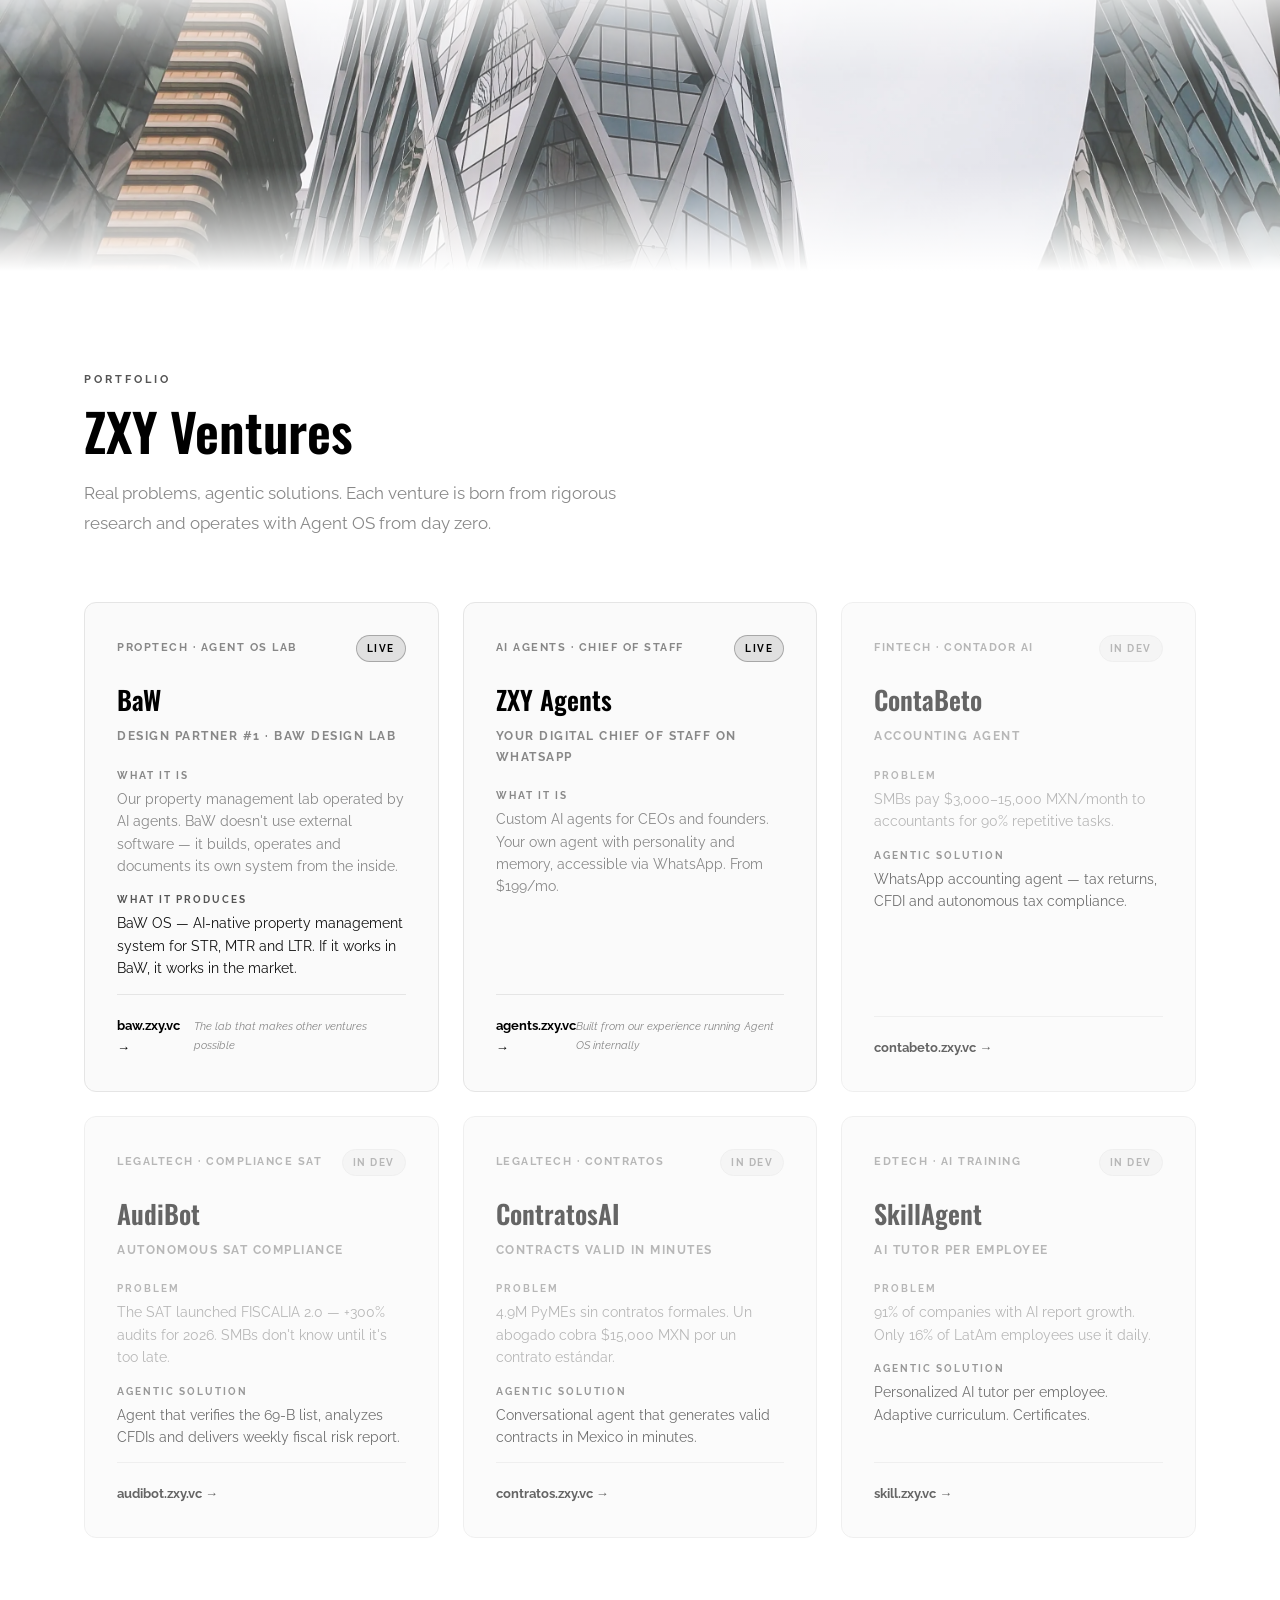
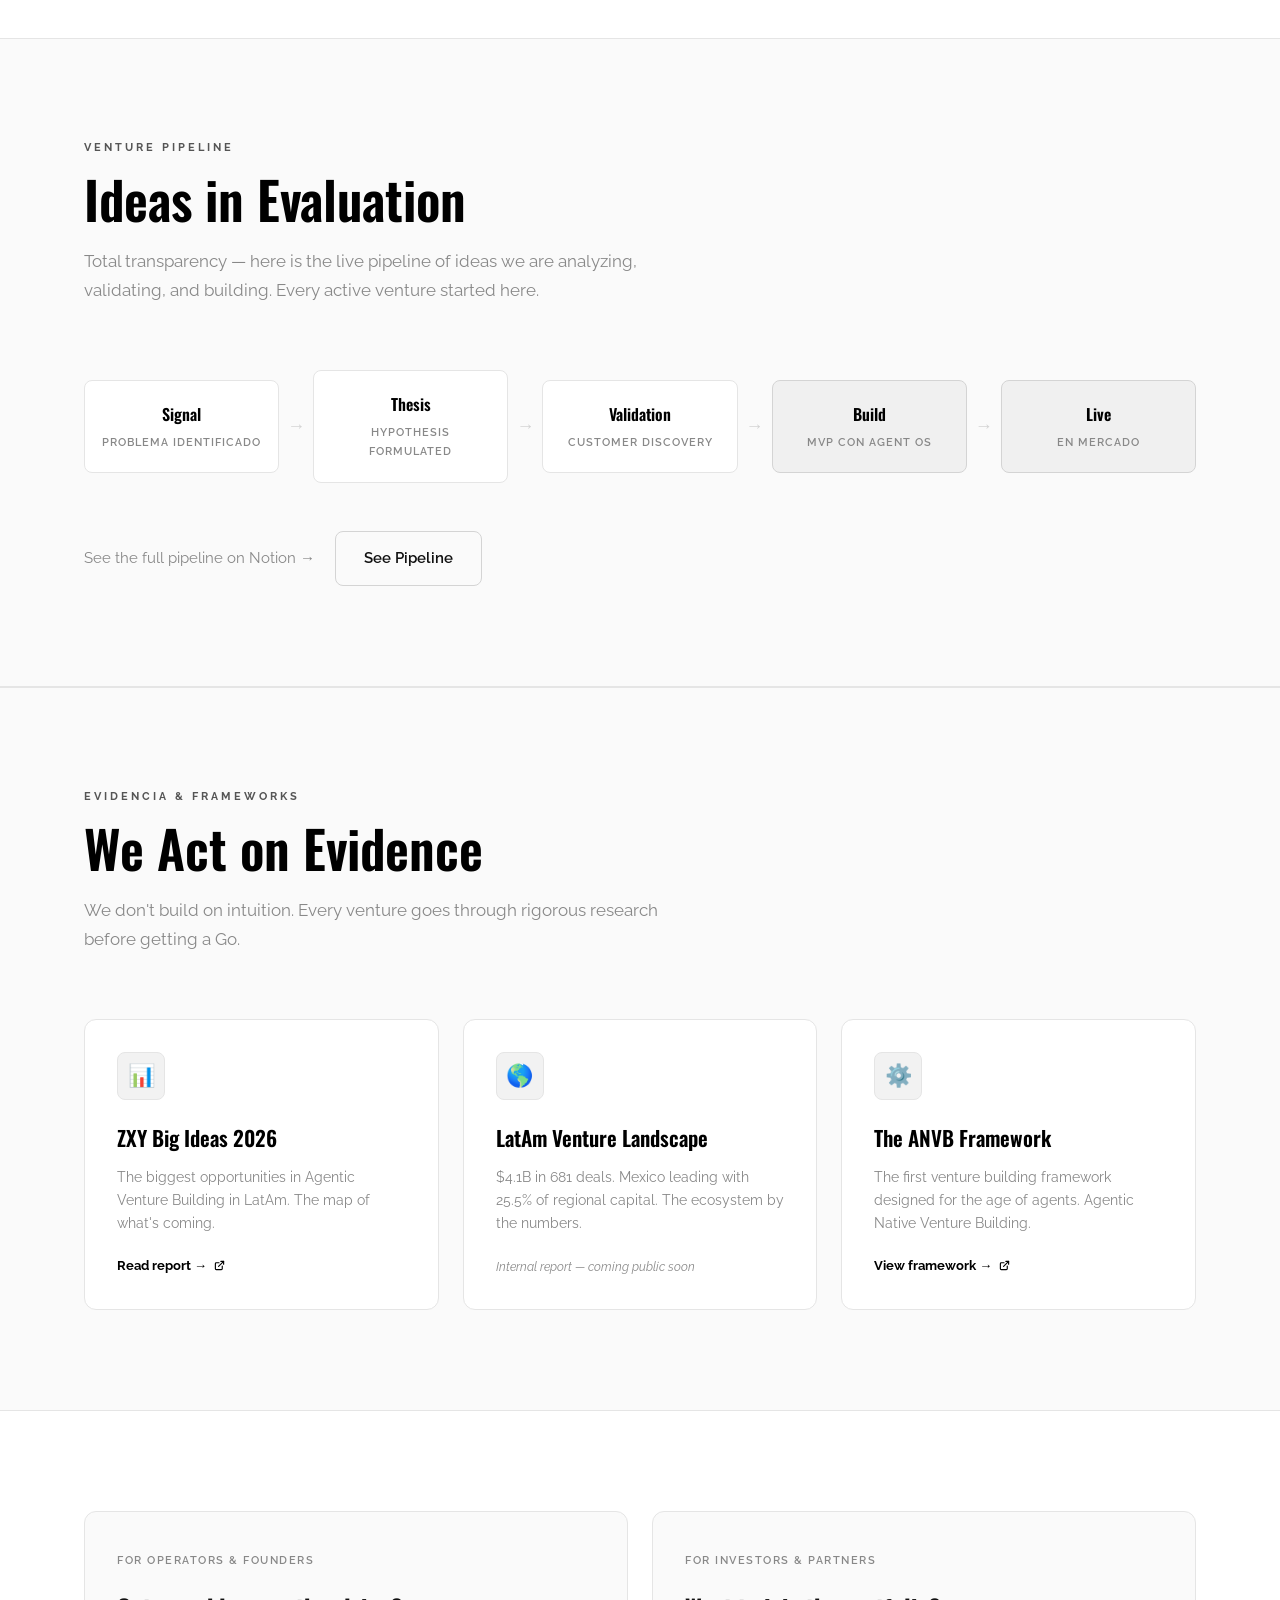
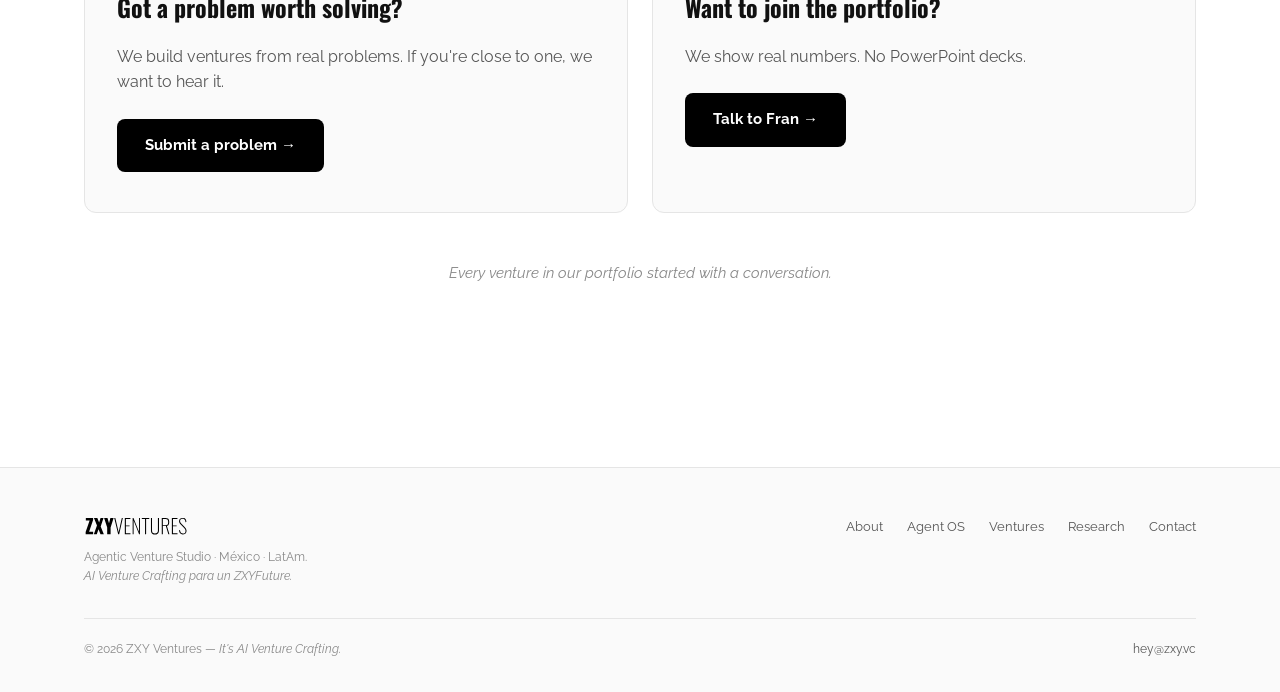
==== commit c908de07: "Fix header nav: scope selector, mobile breakpoint, hide toggles - nav → body > nav: prevents future " ====
--- a/index.html
+++ b/index.html
@@ -48,7 +48,7 @@
   </script>
   <!-- Anti-flash -->
   <script>(function(){var t=localStorage.getItem('zxy-theme');document.documentElement.setAttribute('data-theme',t||(window.matchMedia('(prefers-color-scheme: dark)').matches?'dark':'light'));})();</script>
-  <link rel="stylesheet" href="style.css?v=final4" />
+  <link rel="stylesheet" href="style.css?v=final5" />
 
   <!-- Anti-flash: aplica tema antes del primer render -->
   <script>
@@ -511,6 +511,6 @@
   </script>
 
 
-  <script src="landing.js?v=final4"></script>
+  <script src="landing.js?v=final5"></script>
 </body>
 </html>
--- a/style.css
+++ b/style.css
@@ -153,7 +153,7 @@
 }
 
 /* ── NAV ── */
-nav {
+body > nav {
   position: fixed;
   top: 0; left: 0; right: 0;
   z-index: 100;
@@ -309,9 +309,11 @@
 .mobile-menu a:last-child { border-bottom: none; }
 .mobile-menu a:hover { color: var(--text); }
 .mobile-menu .nav-cta { border-bottom: none; text-align: center; padding: 12px 18px !important; }
-@media (max-width: 768px) {
-  .nav-links { display: none; }
-  .nav-hamburger { display: flex; }
+@media (max-width: 900px) {
+  .nav-links { display: none !important; }
+  .nav-hamburger { display: flex !important; }
+  .nav-inner > .lang-toggle,
+  .nav-inner > .theme-toggle { display: none; }
 }
 
 /* ── HERO ── */
@@ -835,7 +837,7 @@
   margin-top: 48px;
   font-size: 0.95rem;
 }
-@media (max-width: 768px) {
+@media (max-width: 900px) {
   .cta-grid { grid-template-columns: 1fr; }
 }
 
@@ -916,7 +918,7 @@
 ::selection { background: rgba(var(--accent-rgb), 0.12); color: var(--text); }
 
 /* ── RESPONSIVE ── */
-@media (max-width: 768px) {
+@media (max-width: 900px) {
   :root { --section-pad: 72px; }
   .hero-inner { padding: 60px 0 80px; }
   .section-header { margin-bottom: 44px; }
